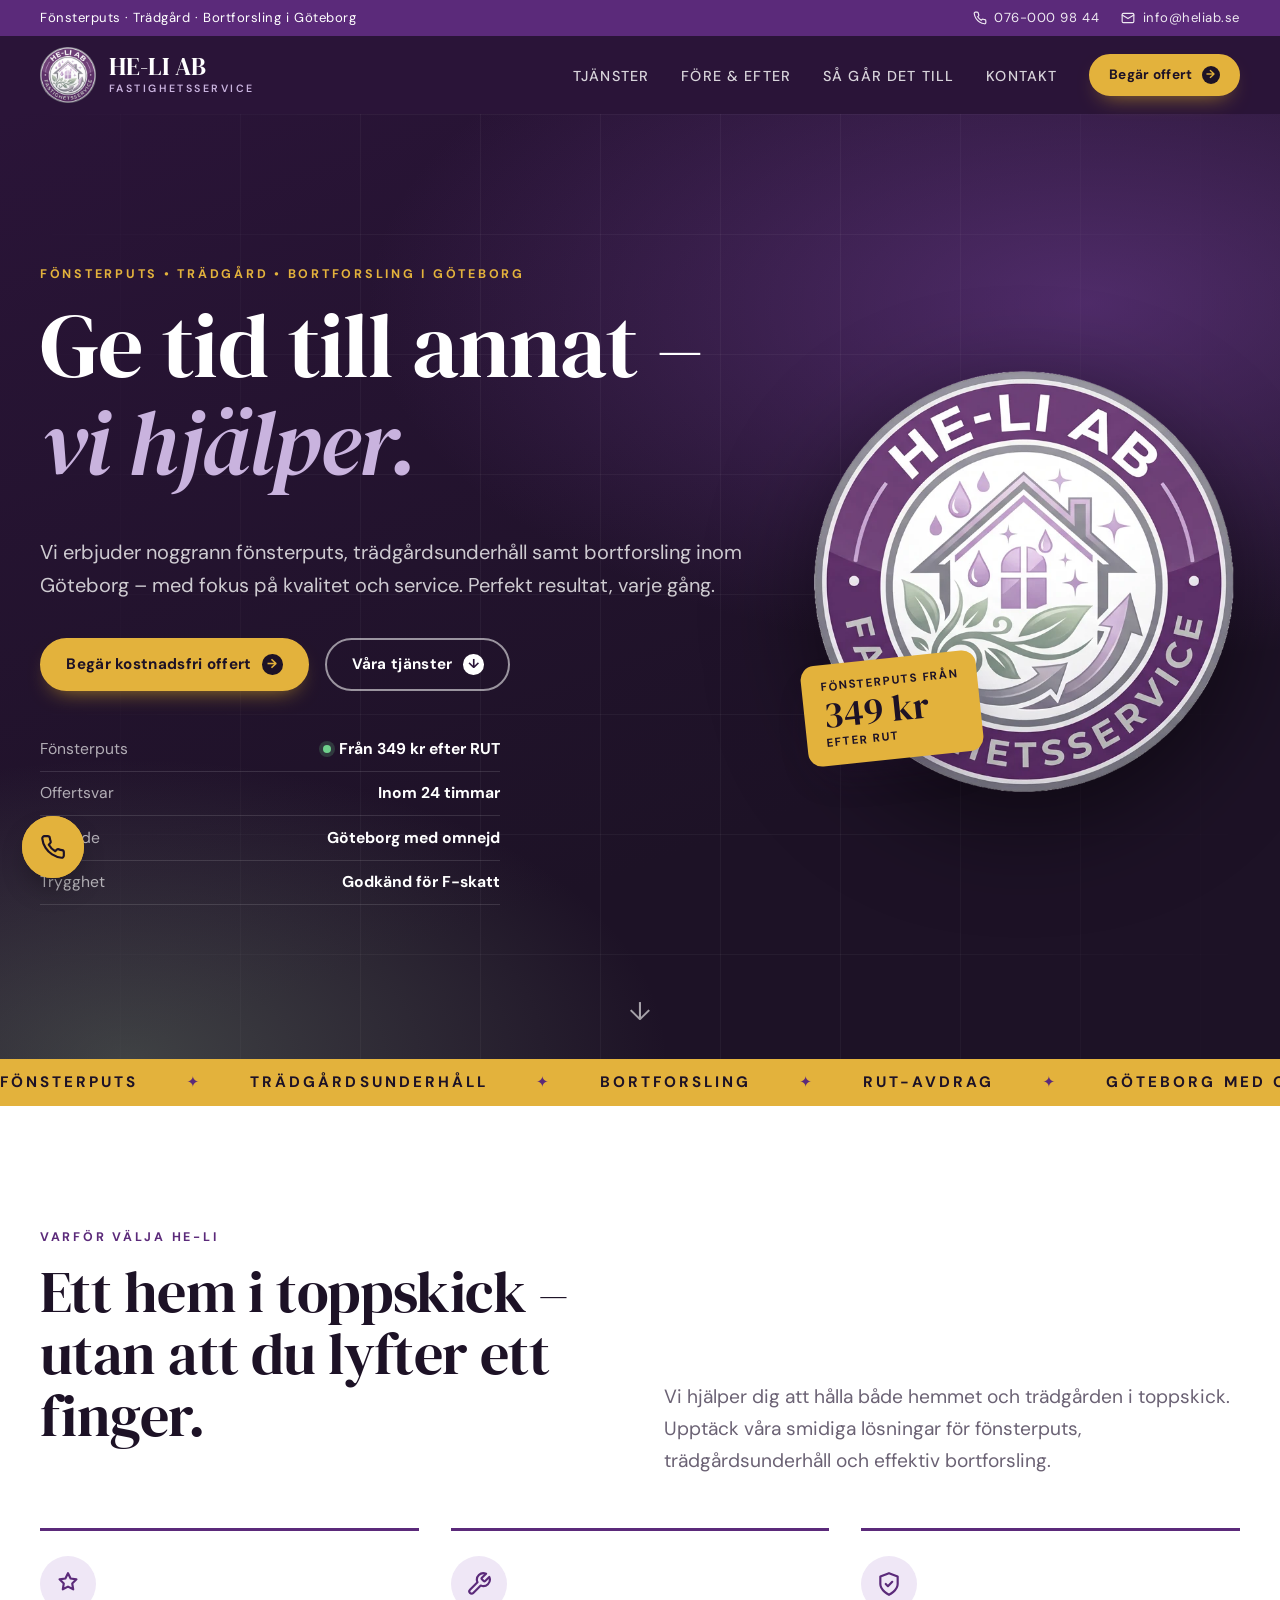
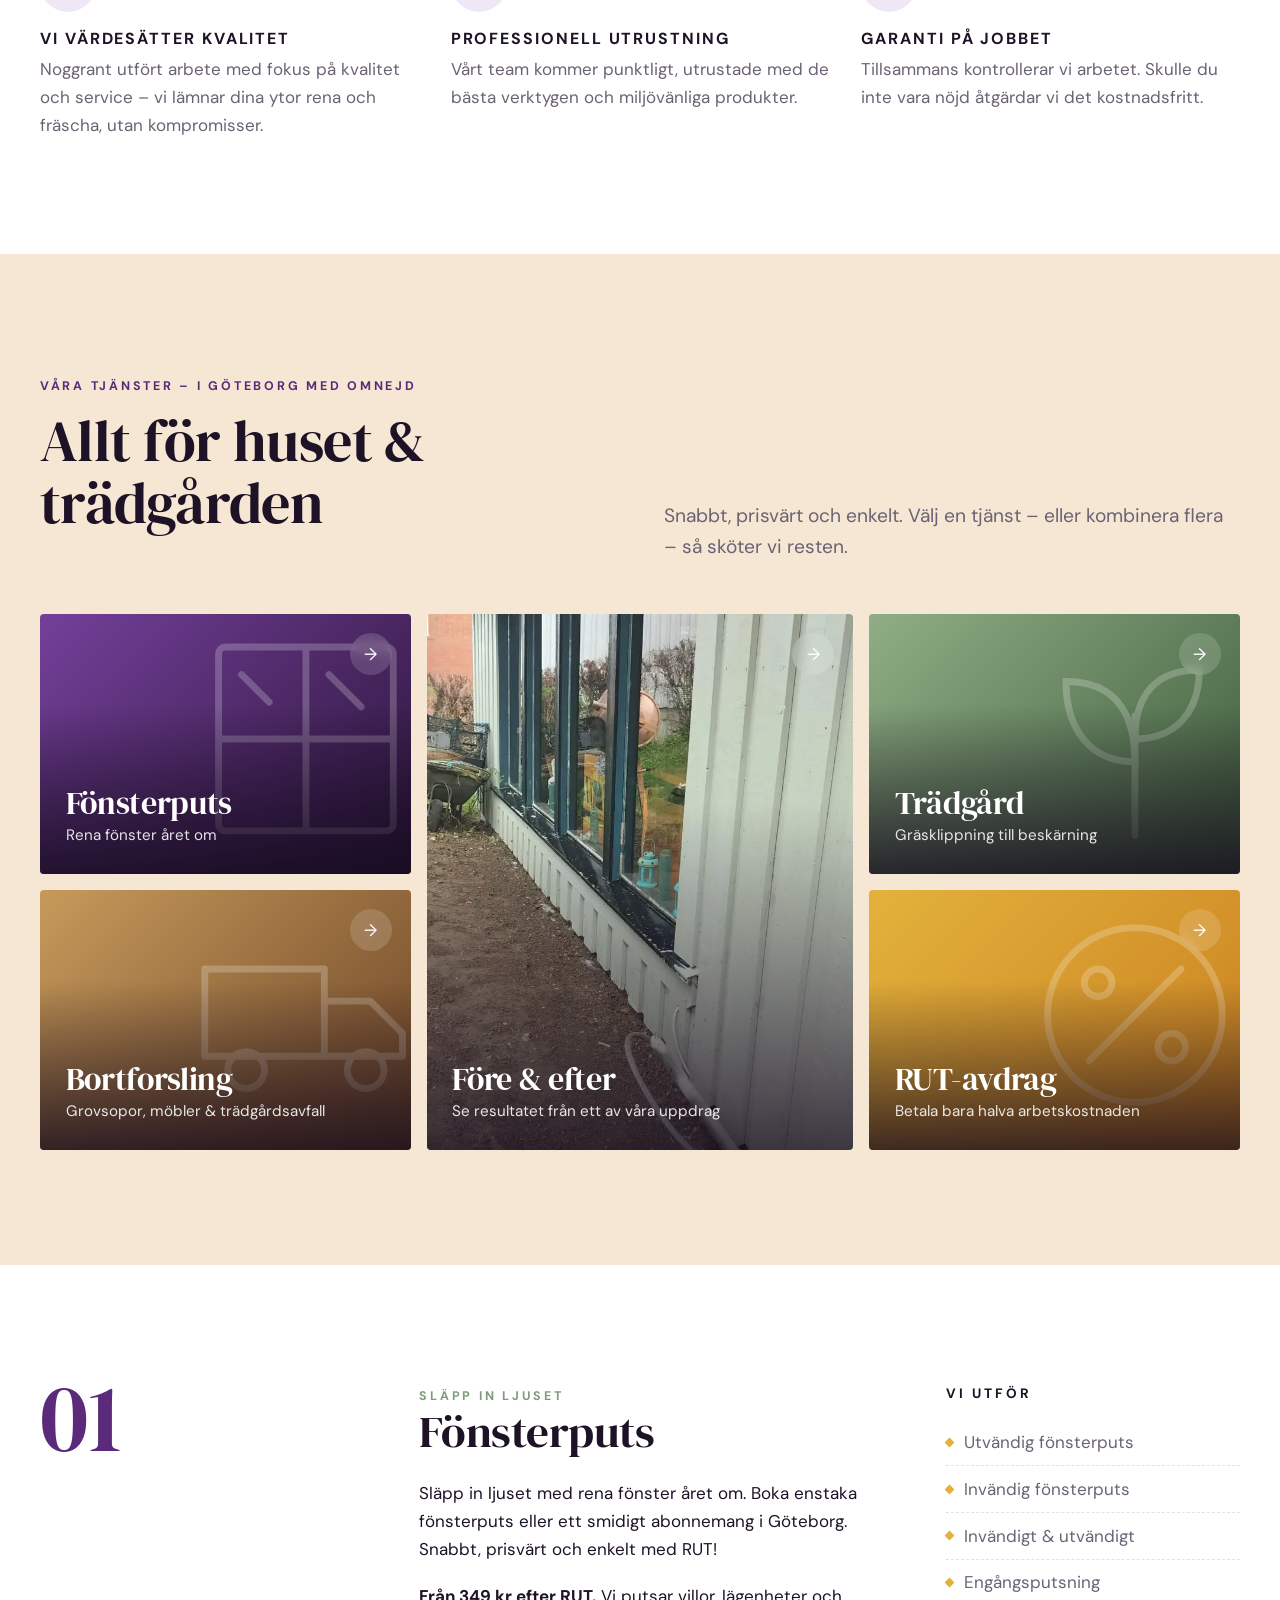
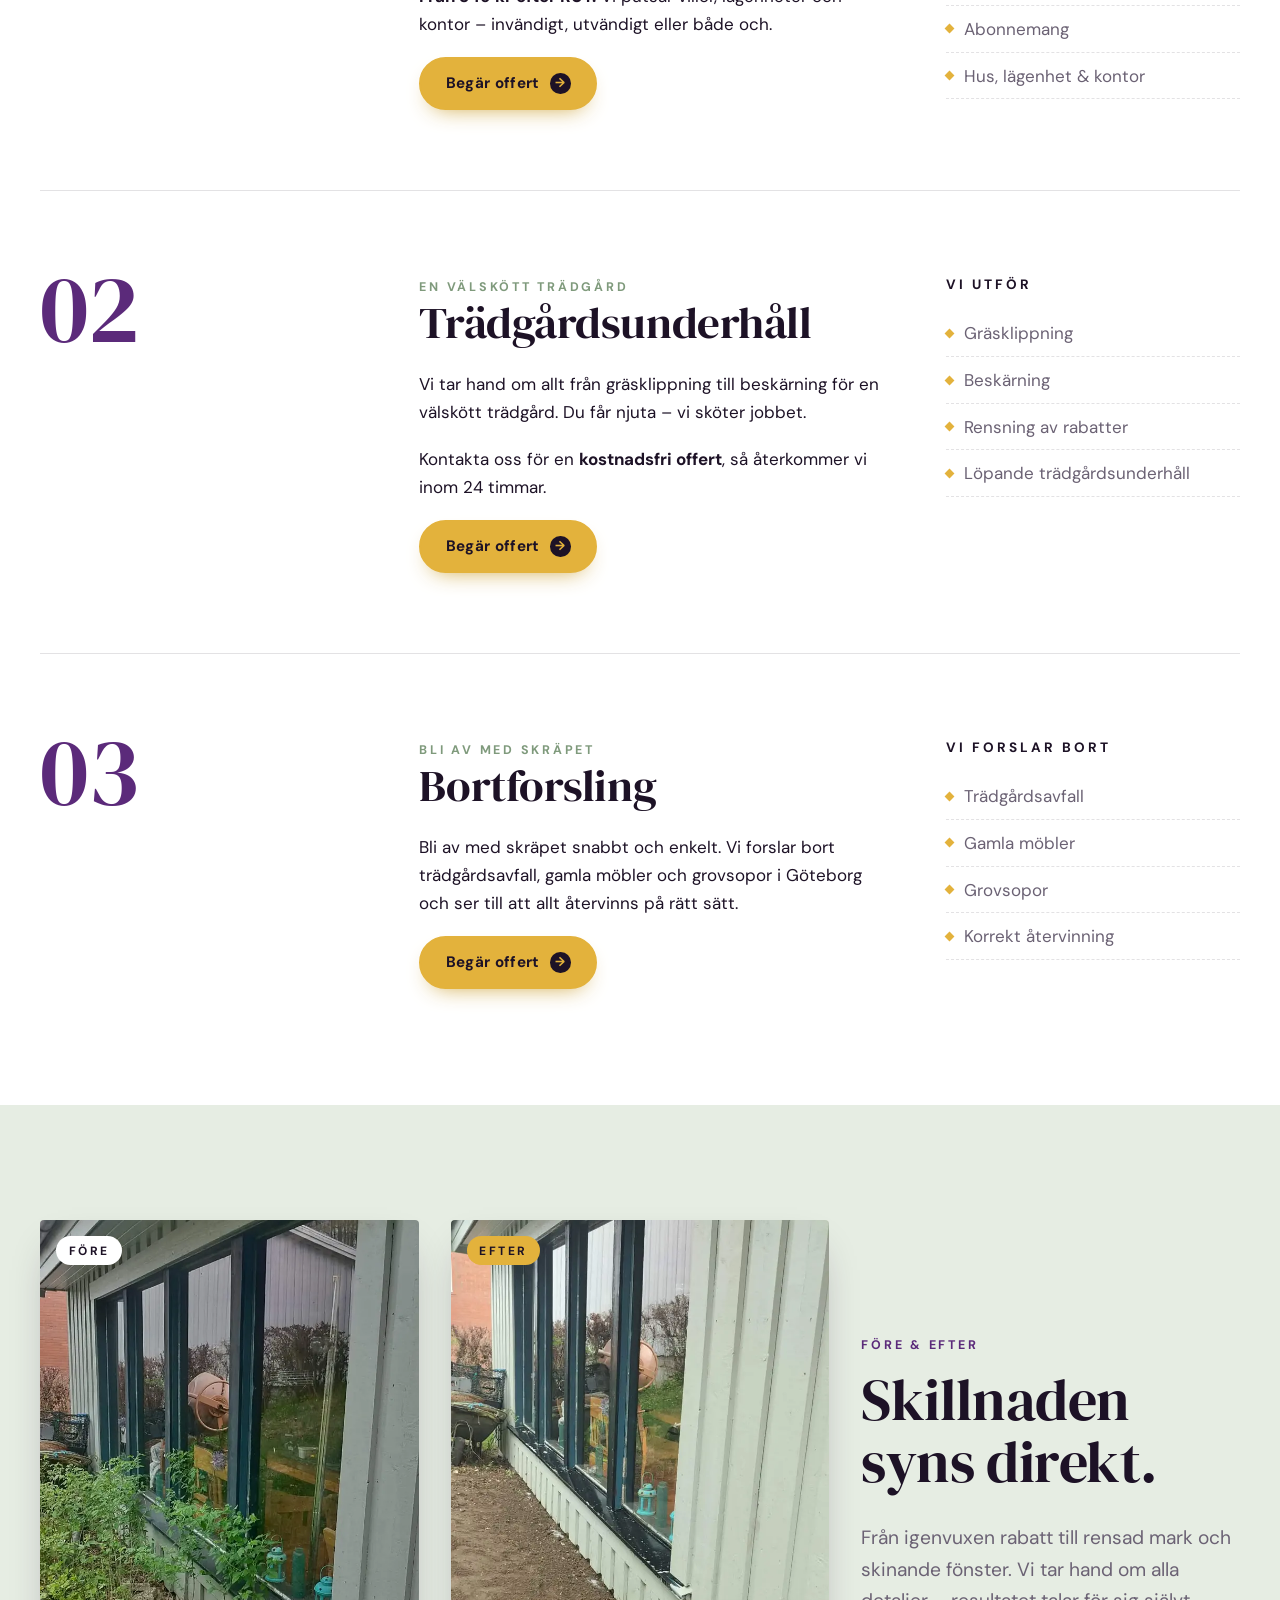
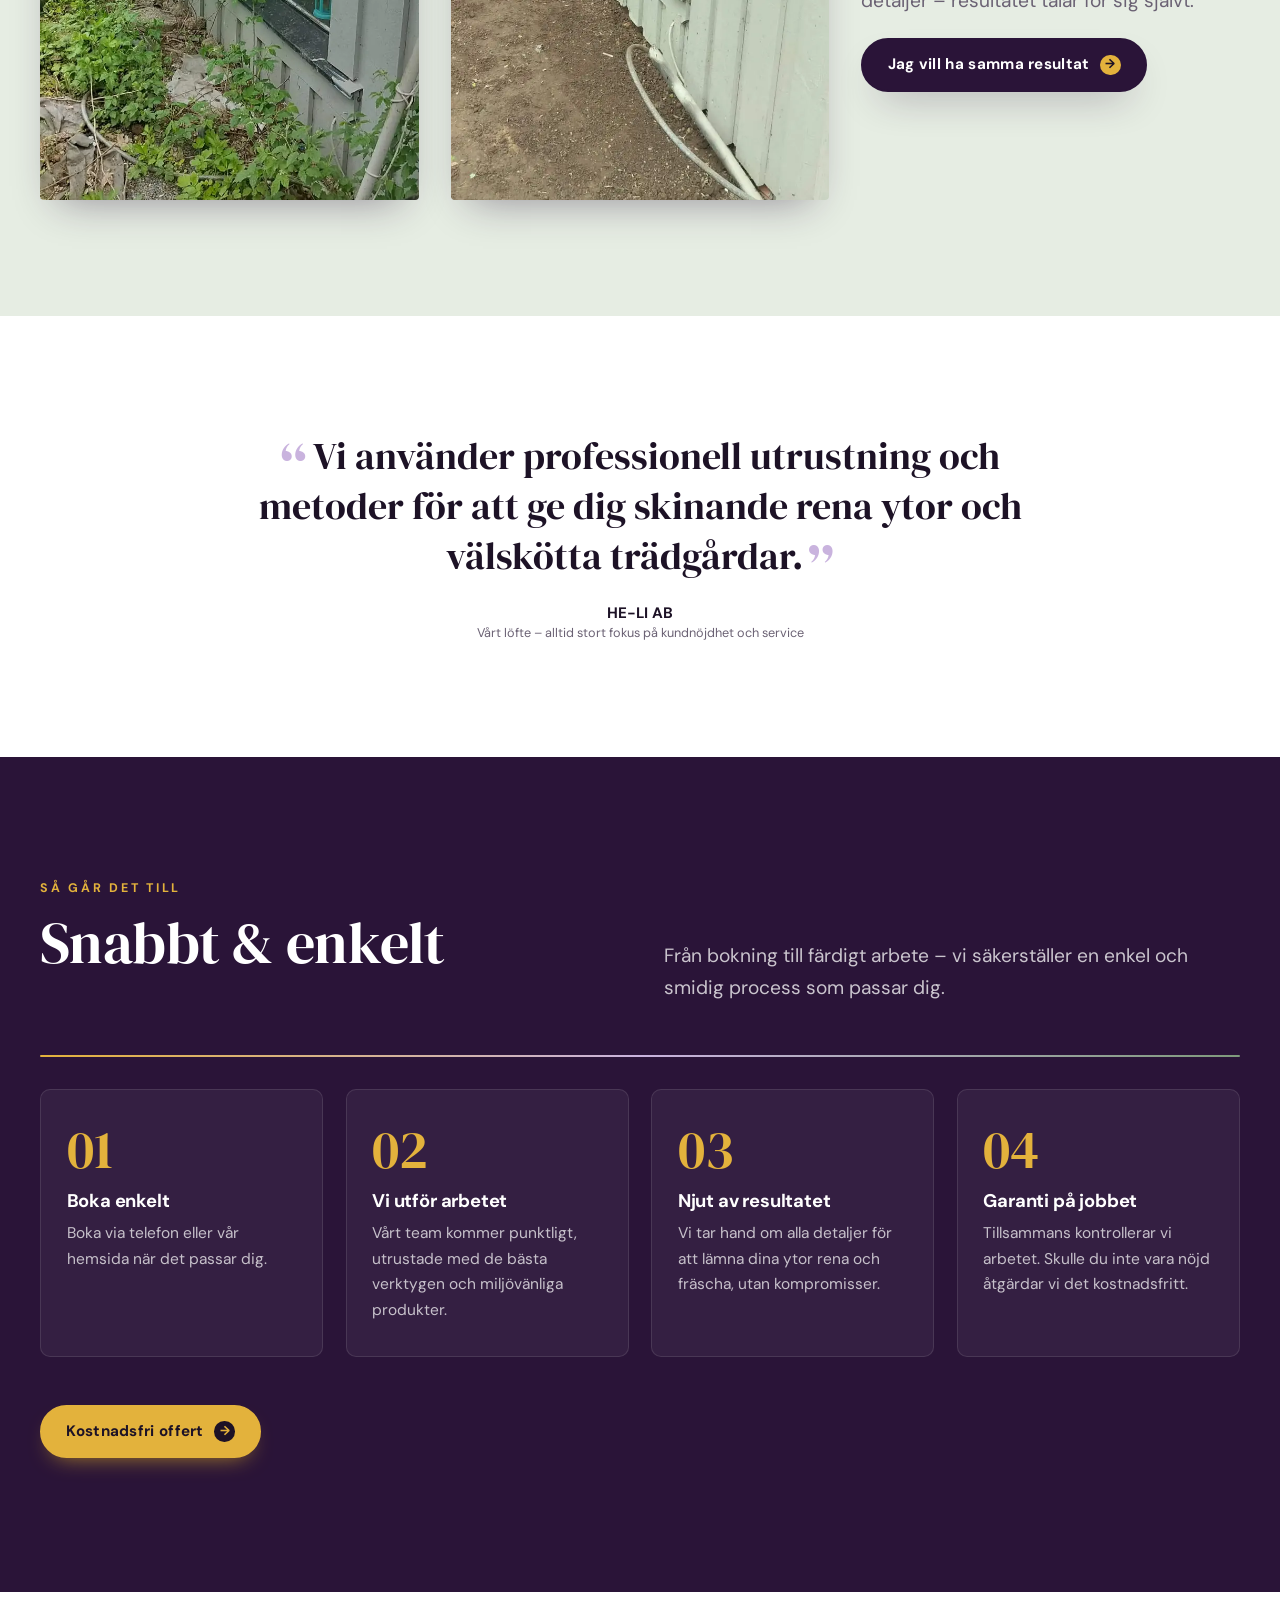
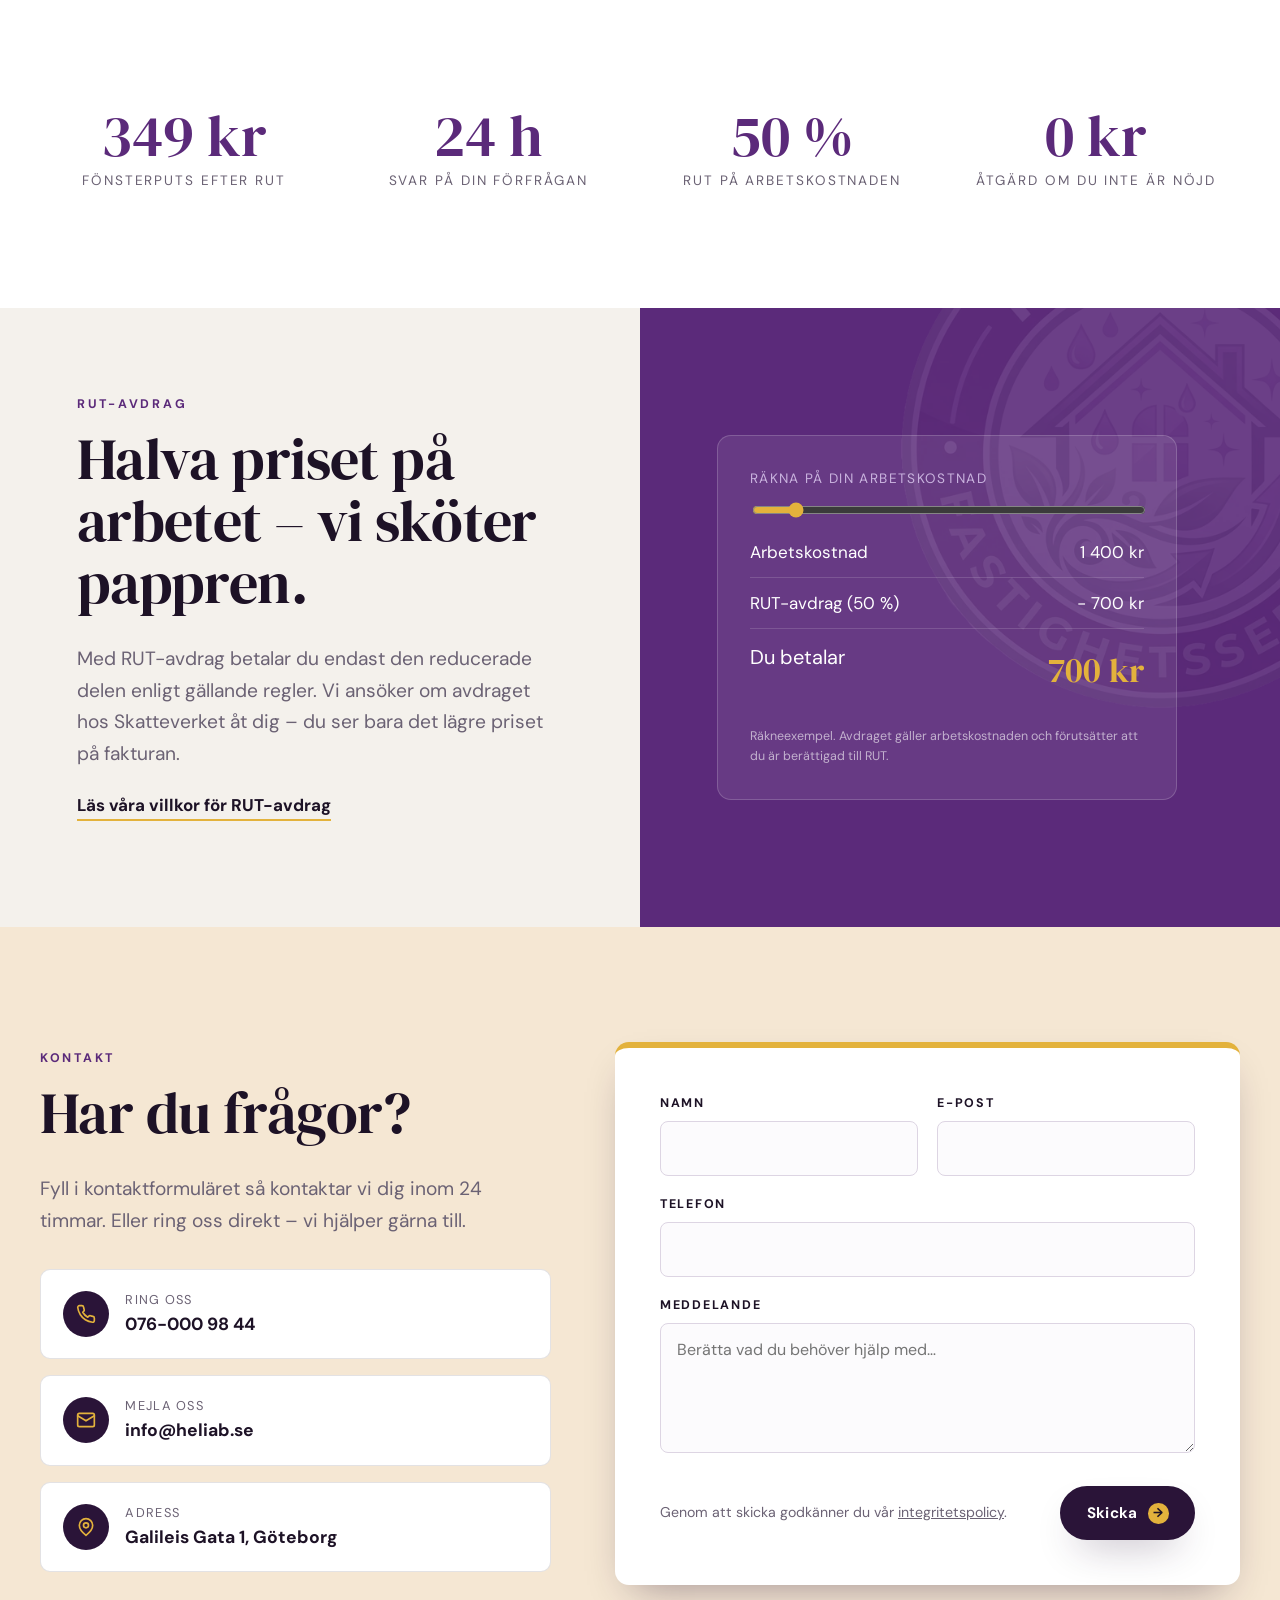
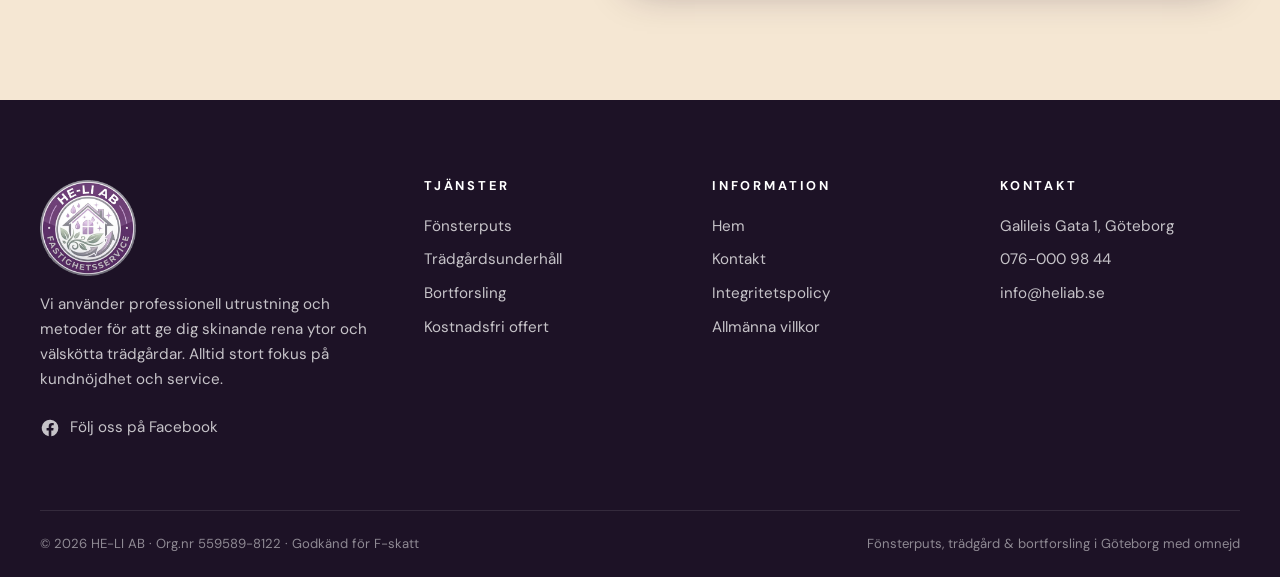
==== index.html @ 00962fb1 "Ny hemsida för HE-LI AB Startsida, offertsida, allmänna villkor och integritetspolicy med innehåll f" ====
<!doctype html>
<html lang="sv">
<head>
<meta charset="utf-8">
<meta name="viewport" content="width=device-width, initial-scale=1">
<title>HE-LI AB – Fönsterputs, trädgård & bortforsling i Göteborg</title>
<meta name="description" content="Fönsterputs från 349 kr efter RUT, trädgårdsunderhåll och bortforsling i Göteborg med omnejd. Kostnadsfri offert – svar inom 24 timmar.">
<meta name="theme-color" content="#2a1438">
<meta property="og:title" content="HE-LI AB – Fönsterputs, trädgård & bortforsling i Göteborg">
<meta property="og:description" content="Fönsterputs från 349 kr efter RUT, trädgårdsunderhåll och bortforsling i Göteborg med omnejd. Kostnadsfri offert – svar inom 24 timmar.">
<meta property="og:image" content="assets/img/logo-og.png">
<meta property="og:locale" content="sv_SE">
<link rel="icon" type="image/png" href="assets/img/favicon.png">
<link rel="preconnect" href="https://fonts.googleapis.com">
<link rel="preconnect" href="https://fonts.gstatic.com" crossorigin>
<link href="https://fonts.googleapis.com/css2?family=DM+Sans:ital,opsz,wght@0,9..40,400;0,9..40,500;0,9..40,700;1,9..40,400&family=DM+Serif+Display:ital@0;1&display=swap" rel="stylesheet">
<link rel="stylesheet" href="assets/css/style.css">
<script type="application/ld+json">
{"@context":"https://schema.org","@type":"LocalBusiness","name":"HE-LI AB","description":"Fönsterputs, trädgårdsunderhåll och bortforsling i Göteborg med omnejd.","url":"https://www.heliab.se","telephone":"+46760009844","email":"info@heliab.se","image":"assets/img/logo-og.png","address":{"@type":"PostalAddress","streetAddress":"Galileis Gata 1","addressLocality":"Göteborg","addressCountry":"SE"},"areaServed":"Göteborg","priceRange":"Fönsterputs från 349 kr efter RUT","sameAs":["https://www.facebook.com/profile.php?id=61590988676918"]}
</script>
</head>
<body>
<a class="fab" href="tel:0760009844" aria-label="Ring HE-LI AB på 076-000 98 44"><svg width="20" height="20" viewBox="0 0 24 24" fill="none" stroke="currentColor" stroke-width="2" stroke-linecap="round" stroke-linejoin="round" aria-hidden="true"><path d="M22 16.92v3a2 2 0 0 1-2.18 2 19.8 19.8 0 0 1-8.63-3.07 19.5 19.5 0 0 1-6-6A19.8 19.8 0 0 1 2.1 4.18 2 2 0 0 1 4.1 2h3a2 2 0 0 1 2 1.72c.13.96.36 1.9.7 2.81a2 2 0 0 1-.45 2.11L8.1 9.9a16 16 0 0 0 6 6l1.27-1.27a2 2 0 0 1 2.11-.45c.9.34 1.85.57 2.81.7A2 2 0 0 1 22 16.92z"/></svg><span class="tip">Ring 076-000 98 44</span></a>
<header class="site-header">
  <div class="topbar">
    <div class="wrap">
      <div class="tb-left"><span>Fönsterputs · Trädgård · Bortforsling i Göteborg</span></div>
      <div class="tb-right">
        <a href="tel:0760009844"><svg width="20" height="20" viewBox="0 0 24 24" fill="none" stroke="currentColor" stroke-width="2" stroke-linecap="round" stroke-linejoin="round" aria-hidden="true"><path d="M22 16.92v3a2 2 0 0 1-2.18 2 19.8 19.8 0 0 1-8.63-3.07 19.5 19.5 0 0 1-6-6A19.8 19.8 0 0 1 2.1 4.18 2 2 0 0 1 4.1 2h3a2 2 0 0 1 2 1.72c.13.96.36 1.9.7 2.81a2 2 0 0 1-.45 2.11L8.1 9.9a16 16 0 0 0 6 6l1.27-1.27a2 2 0 0 1 2.11-.45c.9.34 1.85.57 2.81.7A2 2 0 0 1 22 16.92z"/></svg> 076-000 98 44</a>
        <a href="mailto:info@heliab.se"><svg width="20" height="20" viewBox="0 0 24 24" fill="none" stroke="currentColor" stroke-width="2" stroke-linecap="round" stroke-linejoin="round" aria-hidden="true"><rect x="2" y="4" width="20" height="16" rx="2"/><path d="m22 7-10 6L2 7"/></svg> info@heliab.se</a>
      </div>
    </div>
  </div>
  <nav class="wrap nav" aria-label="Huvudmeny">
    <a class="brand" href="index.html">
      <img src="assets/img/logo-sm.webp" alt="HE-LI AB logotyp" width="56" height="56">
      <span class="brand-name">HE-LI AB<small>Fastighetsservice</small></span>
    </a>
    <button class="burger" aria-label="Öppna meny" aria-expanded="false" aria-controls="menu"><span></span><span></span><span></span></button>
    <ul class="menu" id="menu">
      <li><a href="index.html#tjanster">Tjänster</a></li>
      <li><a href="index.html#fore-efter">Före &amp; efter</a></li>
      <li><a href="index.html#sa-gar-det-till">Så går det till</a></li>
      <li><a href="index.html#kontakt">Kontakt</a></li>
      <li><a class="btn" href="offert.html">Begär offert <span class="arrow" aria-hidden="true">→</span></a></li>
    </ul>
  </nav>
</header>
<main>
<section class="hero" aria-labelledby="hero-title">
  <div class="wrap">
    <div>
      <span class="eyebrow light reveal">Fönsterputs • Trädgård • Bortforsling i Göteborg</span>
      <h1 id="hero-title" class="reveal d1">Ge tid till annat – <em>vi hjälper.</em></h1>
      <p class="lead reveal d2">Vi erbjuder noggrann fönsterputs, trädgårdsunderhåll samt bortforsling inom Göteborg – med fokus på kvalitet och service. Perfekt resultat, varje gång.</p>
      <div class="hero-cta reveal d2">
        <a class="btn" href="offert.html">Begär kostnadsfri offert <span class="arrow" aria-hidden="true">→</span></a>
        <a class="btn ghost" href="#tjanster">Våra tjänster <span class="arrow" aria-hidden="true">↓</span></a>
      </div>
      <ul class="status reveal d3" aria-label="Snabbfakta">
        <li><span>Fönsterputs</span><b><i class="dot"></i>Från 349 kr efter RUT</b></li>
        <li><span>Offertsvar</span><b>Inom 24 timmar</b></li>
        <li><span>Område</span><b>Göteborg med omnejd</b></li>
        <li><span>Trygghet</span><b>Godkänd för F-skatt</b></li>
      </ul>
    </div>
    <div class="hero-badge reveal d2">
      <img src="assets/img/logo.webp" alt="HE-LI AB Fastighetsservice – emblem" width="420" height="421">
      <div class="price-tag"><small>Fönsterputs från</small><strong>349 kr</strong><small>efter RUT</small></div>
    </div>
  </div>
  <a class="scroll-hint" href="#varfor" aria-label="Scrolla ner">↓</a>
</section>

<div class="ticker" aria-hidden="true"><div class="ticker-track">
  <span>Fönsterputs</span><span>Trädgårdsunderhåll</span><span>Bortforsling</span><span>RUT-avdrag</span><span>Göteborg med omnejd</span><span>Kostnadsfri offert</span><span>Garanti på jobbet</span>
</div></div>

<section id="varfor" class="band-white">
  <div class="wrap">
    <div class="section-head">
      <div class="reveal"><span class="eyebrow">Varför välja HE-LI</span><h2>Ett hem i toppskick – utan att du lyfter ett finger.</h2></div>
      <p class="lead reveal d1">Vi hjälper dig att hålla både hemmet och trädgården i toppskick. Upptäck våra smidiga lösningar för fönsterputs, trädgårdsunderhåll och effektiv bortforsling.</p>
    </div>
    <div class="values">
      <div class="value reveal">
        <div class="ico"><svg width="26" height="26" viewBox="0 0 24 24" fill="none" stroke="currentColor" stroke-width="2" stroke-linecap="round" stroke-linejoin="round" aria-hidden="true"><path d="M12 2l2.4 4.9 5.4.8-3.9 3.8.9 5.4L12 14.4 7.2 16.9l.9-5.4L4.2 7.7l5.4-.8z"/></svg></div>
        <h3>Vi värdesätter kvalitet</h3>
        <p>Noggrant utfört arbete med fokus på kvalitet och service – vi lämnar dina ytor rena och fräscha, utan kompromisser.</p>
      </div>
      <div class="value reveal d1">
        <div class="ico"><svg width="26" height="26" viewBox="0 0 24 24" fill="none" stroke="currentColor" stroke-width="2" stroke-linecap="round" stroke-linejoin="round" aria-hidden="true"><path d="M14.7 6.3a1 1 0 0 0 0 1.4l1.6 1.6a1 1 0 0 0 1.4 0l3.8-3.8a6 6 0 0 1-7.9 7.9l-6.9 6.9a2.1 2.1 0 0 1-3-3l6.9-6.9a6 6 0 0 1 7.9-7.9z"/></svg></div>
        <h3>Professionell utrustning</h3>
        <p>Vårt team kommer punktligt, utrustade med de bästa verktygen och miljövänliga produkter.</p>
      </div>
      <div class="value reveal d2">
        <div class="ico"><svg width="26" height="26" viewBox="0 0 24 24" fill="none" stroke="currentColor" stroke-width="2" stroke-linecap="round" stroke-linejoin="round" aria-hidden="true"><path d="M12 22s8-4 8-10V5l-8-3-8 3v7c0 6 8 10 8 10z"/><path d="m9 12 2 2 4-4"/></svg></div>
        <h3>Garanti på jobbet</h3>
        <p>Tillsammans kontrollerar vi arbetet. Skulle du inte vara nöjd åtgärdar vi det kostnadsfritt.</p>
      </div>
    </div>
  </div>
</section>

<section id="tjanster" class="band-sand">
  <div class="wrap">
    <div class="section-head">
      <div class="reveal"><span class="eyebrow">Våra tjänster – i Göteborg med omnejd</span><h2>Allt för huset &amp; trädgården</h2></div>
      <p class="lead reveal d1">Snabbt, prisvärt och enkelt. Välj en tjänst – eller kombinera flera – så sköter vi resten.</p>
    </div>
    <div class="tiles">
      <a class="tile reveal" href="#fonsterputs">
        <span class="bg bg-window"></span>
        <svg class="art" viewBox="0 0 100 100" fill="none" stroke="#fff" stroke-width="3" aria-hidden="true"><rect x="12" y="10" width="76" height="80" rx="3"/><path d="M50 10v80M12 50h76"/><path d="M22 22l12 12M60 22l14 14" stroke-linecap="round"/></svg>
        <span class="go" aria-hidden="true">→</span>
        <h3>Fönsterputs</h3><p>Rena fönster året om</p>
      </a>
      <a class="tile tall reveal d1" href="#fore-efter">
        <span class="bg bg-photo" style="background-image:url('assets/img/efter.webp')"></span>
        <span class="go" aria-hidden="true">→</span>
        <h3>Före &amp; efter</h3><p>Se resultatet från ett av våra uppdrag</p>
      </a>
      <a class="tile reveal d2" href="#tradgard">
        <span class="bg bg-garden"></span>
        <svg class="art" viewBox="0 0 100 100" fill="none" stroke="#fff" stroke-width="3" stroke-linecap="round" aria-hidden="true"><path d="M50 92V40"/><path d="M50 60C30 60 20 45 20 25c20 0 30 12 30 35z"/><path d="M50 50c18 0 28-12 28-30-18 0-28 10-28 30z"/></svg>
        <span class="go" aria-hidden="true">→</span>
        <h3>Trädgård</h3><p>Gräsklippning till beskärning</p>
      </a>
      <a class="tile reveal" href="#bortforsling">
        <span class="bg bg-haul"></span>
        <svg class="art" viewBox="0 0 100 100" fill="none" stroke="#fff" stroke-width="3" stroke-linejoin="round" aria-hidden="true"><path d="M6 30h52v38H6zM58 44h20l14 14v10H58z"/><circle cx="24" cy="74" r="8"/><circle cx="76" cy="74" r="8"/></svg>
        <span class="go" aria-hidden="true">→</span>
        <h3>Bortforsling</h3><p>Grovsopor, möbler &amp; trädgårdsavfall</p>
      </a>
      <a class="tile reveal d2" href="#rut">
        <span class="bg bg-rut"></span>
        <svg class="art" viewBox="0 0 100 100" fill="none" stroke="#fff" stroke-width="3" aria-hidden="true"><circle cx="50" cy="50" r="38"/><path d="M30 70 70 30" stroke-linecap="round"/><circle cx="34" cy="36" r="6"/><circle cx="66" cy="64" r="6"/></svg>
        <span class="go" aria-hidden="true">→</span>
        <h3>RUT-avdrag</h3><p>Betala bara halva arbetskostnaden</p>
      </a>
    </div>
  </div>
</section>

<section class="band-white" aria-label="Tjänster i detalj">
  <div class="wrap">
    <article class="service" id="fonsterputs">
      <div class="num reveal">01</div>
      <div class="reveal d1">
        <span class="kicker">Släpp in ljuset</span>
        <h2>Fönsterputs</h2>
        <p>Släpp in ljuset med rena fönster året om. Boka enstaka fönsterputs eller ett smidigt abonnemang i Göteborg. Snabbt, prisvärt och enkelt med RUT!</p>
        <p><strong>Från 349 kr efter RUT.</strong> Vi putsar villor, lägenheter och kontor – invändigt, utvändigt eller både och.</p>
        <a class="btn" href="offert.html">Begär offert <span class="arrow" aria-hidden="true">→</span></a>
      </div>
      <div class="we-do reveal d2">
        <h4>Vi utför</h4>
        <ul><li>Utvändig fönsterputs</li><li>Invändig fönsterputs</li><li>Invändigt &amp; utvändigt</li><li>Engångsputsning</li><li>Abonnemang</li><li>Hus, lägenhet &amp; kontor</li></ul>
      </div>
    </article>

    <article class="service" id="tradgard">
      <div class="num reveal">02</div>
      <div class="reveal d1">
        <span class="kicker">En välskött trädgård</span>
        <h2>Trädgårdsunderhåll</h2>
        <p>Vi tar hand om allt från gräsklippning till beskärning för en välskött trädgård. Du får njuta – vi sköter jobbet.</p>
        <p>Kontakta oss för en <strong>kostnadsfri offert</strong>, så återkommer vi inom 24 timmar.</p>
        <a class="btn" href="offert.html">Begär offert <span class="arrow" aria-hidden="true">→</span></a>
      </div>
      <div class="we-do reveal d2">
        <h4>Vi utför</h4>
        <ul><li>Gräsklippning</li><li>Beskärning</li><li>Rensning av rabatter</li><li>Löpande trädgårdsunderhåll</li></ul>
      </div>
    </article>

    <article class="service" id="bortforsling">
      <div class="num reveal">03</div>
      <div class="reveal d1">
        <span class="kicker">Bli av med skräpet</span>
        <h2>Bortforsling</h2>
        <p>Bli av med skräpet snabbt och enkelt. Vi forslar bort trädgårdsavfall, gamla möbler och grovsopor i Göteborg och ser till att allt återvinns på rätt sätt.</p>
        <a class="btn" href="offert.html">Begär offert <span class="arrow" aria-hidden="true">→</span></a>
      </div>
      <div class="we-do reveal d2">
        <h4>Vi forslar bort</h4>
        <ul><li>Trädgårdsavfall</li><li>Gamla möbler</li><li>Grovsopor</li><li>Korrekt återvinning</li></ul>
      </div>
    </article>
  </div>
</section>

<section id="fore-efter" class="band-sage">
  <div class="wrap ba">
    <figure class="reveal"><img src="assets/img/fore.webp" alt="Före: fönsterrabatt full av ogräs och sly framför husets fönster" width="720" height="1599" ><figcaption>Före</figcaption></figure>
    <figure class="after reveal d1"><img src="assets/img/efter.webp" alt="Efter: rensad rabatt och rena fönster längs husfasaden" width="720" height="1599" ><figcaption>Efter</figcaption></figure>
    <div class="ba-text reveal d2">
      <span class="eyebrow">Före &amp; efter</span>
      <h2>Skillnaden syns direkt.</h2>
      <p class="lead">Från igenvuxen rabatt till rensad mark och skinande fönster. Vi tar hand om alla detaljer – resultatet talar för sig självt.</p>
      <a class="btn dark" href="offert.html">Jag vill ha samma resultat <span class="arrow" aria-hidden="true">→</span></a>
    </div>
  </div>
</section>

<section class="band-white">
  <div class="wrap quote reveal">
    <blockquote>Vi använder professionell utrustning och metoder för att ge dig skinande rena ytor och välskötta trädgårdar.</blockquote>
    <cite>HE-LI AB<small>Vårt löfte – alltid stort fokus på kundnöjdhet och service</small></cite>
  </div>
</section>

<section id="sa-gar-det-till" class="band-dark">
  <div class="wrap">
    <div class="section-head">
      <div class="reveal"><span class="eyebrow light">Så går det till</span><h2>Snabbt &amp; enkelt</h2></div>
      <p class="lead reveal d1">Från bokning till färdigt arbete – vi säkerställer en enkel och smidig process som passar dig.</p>
    </div>
    <div class="steps-line reveal"></div>
    <div class="steps">
      <div class="step reveal"><span class="n">01</span><h3>Boka enkelt</h3><p>Boka via telefon eller vår hemsida när det passar dig.</p></div>
      <div class="step reveal d1"><span class="n">02</span><h3>Vi utför arbetet</h3><p>Vårt team kommer punktligt, utrustade med de bästa verktygen och miljövänliga produkter.</p></div>
      <div class="step reveal d2"><span class="n">03</span><h3>Njut av resultatet</h3><p>Vi tar hand om alla detaljer för att lämna dina ytor rena och fräscha, utan kompromisser.</p></div>
      <div class="step reveal d3"><span class="n">04</span><h3>Garanti på jobbet</h3><p>Tillsammans kontrollerar vi arbetet. Skulle du inte vara nöjd åtgärdar vi det kostnadsfritt.</p></div>
    </div>
    <p style="margin-top:3rem" class="reveal"><a class="btn" href="offert.html">Kostnadsfri offert <span class="arrow" aria-hidden="true">→</span></a></p>
  </div>
</section>

<section class="band-white" aria-label="Snabbfakta">
  <div class="wrap facts">
    <div class="fact reveal"><strong>349 kr</strong><span>Fönsterputs efter RUT</span></div>
    <div class="fact reveal d1"><strong>24 h</strong><span>Svar på din förfrågan</span></div>
    <div class="fact reveal d2"><strong>50 %</strong><span>RUT på arbetskostnaden</span></div>
    <div class="fact reveal d3"><strong>0 kr</strong><span>Åtgärd om du inte är nöjd</span></div>
  </div>
</section>

<section id="rut" class="split">
  <div class="pane-light">
    <span class="eyebrow reveal">RUT-avdrag</span>
    <h2 class="reveal d1">Halva priset på arbetet – vi sköter pappren.</h2>
    <p class="lead reveal d2">Med RUT-avdrag betalar du endast den reducerade delen enligt gällande regler. Vi ansöker om avdraget hos Skatteverket åt dig – du ser bara det lägre priset på fakturan.</p>
    <p class="reveal d2"><a class="link-underline" href="allmanna-villkor.html">Läs våra villkor för RUT-avdrag</a></p>
  </div>
  <div class="pane-art">
    <div class="rut-calc reveal">
      <label for="rut-range">Räkna på din arbetskostnad</label>
      <input id="rut-range" type="range" min="500" max="10000" step="100" value="1400">
      <div class="row"><span>Arbetskostnad</span><span id="rut-cost">1 400 kr</span></div>
      <div class="row"><span>RUT-avdrag (50 %)</span><span id="rut-off">− 700 kr</span></div>
      <div class="row total"><span>Du betalar</span><b id="rut-pay">700 kr</b></div>
      <p class="note">Räkneexempel. Avdraget gäller arbetskostnaden och förutsätter att du är berättigad till RUT.</p>
    </div>
  </div>
</section>

<section id="kontakt" class="band-sand">
  <div class="wrap contact-grid">
    <div>
      <span class="eyebrow reveal">Kontakt</span>
      <h2 class="reveal d1">Har du frågor?</h2>
      <p class="lead reveal d2">Fyll i kontaktformuläret så kontaktar vi dig inom 24 timmar. Eller ring oss direkt – vi hjälper gärna till.</p>
      <div class="contact-cards">
        <a class="ccard reveal" href="tel:0760009844"><span class="ico"><svg width="20" height="20" viewBox="0 0 24 24" fill="none" stroke="currentColor" stroke-width="2" stroke-linecap="round" stroke-linejoin="round" aria-hidden="true"><path d="M22 16.92v3a2 2 0 0 1-2.18 2 19.8 19.8 0 0 1-8.63-3.07 19.5 19.5 0 0 1-6-6A19.8 19.8 0 0 1 2.1 4.18 2 2 0 0 1 4.1 2h3a2 2 0 0 1 2 1.72c.13.96.36 1.9.7 2.81a2 2 0 0 1-.45 2.11L8.1 9.9a16 16 0 0 0 6 6l1.27-1.27a2 2 0 0 1 2.11-.45c.9.34 1.85.57 2.81.7A2 2 0 0 1 22 16.92z"/></svg></span><span><small>Ring oss</small><b>076-000 98 44</b></span></a>
        <a class="ccard reveal d1" href="mailto:info@heliab.se"><span class="ico"><svg width="20" height="20" viewBox="0 0 24 24" fill="none" stroke="currentColor" stroke-width="2" stroke-linecap="round" stroke-linejoin="round" aria-hidden="true"><rect x="2" y="4" width="20" height="16" rx="2"/><path d="m22 7-10 6L2 7"/></svg></span><span><small>Mejla oss</small><b>info@heliab.se</b></span></a>
        <div class="ccard reveal d2"><span class="ico"><svg width="20" height="20" viewBox="0 0 24 24" fill="none" stroke="currentColor" stroke-width="2" stroke-linecap="round" stroke-linejoin="round" aria-hidden="true"><path d="M20 10c0 6-8 12-8 12S4 16 4 10a8 8 0 0 1 16 0z"/><circle cx="12" cy="10" r="3"/></svg></span><span><small>Adress</small><b>Galileis Gata 1, Göteborg</b></span></div>
      </div>
    </div>
    <form class="card reveal d1" data-mailto="info@heliab.se" data-subject="Kontakt via heliab.se">
      <div class="fgrid">
        <div class="field"><label for="k-namn">Namn</label><input id="k-namn" name="Namn" autocomplete="name" required></div>
        <div class="field"><label for="k-epost">E-post</label><input id="k-epost" name="E-post" type="email" autocomplete="email" required></div>
        <div class="field full"><label for="k-tel">Telefon</label><input id="k-tel" name="Telefon" type="tel" autocomplete="tel"></div>
        <div class="field full"><label for="k-msg">Meddelande</label><textarea id="k-msg" name="Meddelande" required placeholder="Berätta vad du behöver hjälp med…"></textarea></div>
      </div>
      <div class="form-foot">
        <small>Genom att skicka godkänner du vår <a href="integritetspolicy.html">integritetspolicy</a>.</small>
        <button class="btn dark" type="submit">Skicka <span class="arrow" aria-hidden="true">→</span></button>
      </div>
      <p class="form-msg" role="status">Tack! Ditt e-postprogram öppnas med meddelandet ifyllt – tryck skicka så hör vi av oss inom 24 timmar.</p>
    </form>
  </div>
</section>
</main>
<footer class="site-footer">
  <div class="wrap footer-grid">
    <div class="footer-brand">
      <img src="assets/img/logo-sm.webp" alt="HE-LI AB" width="96" height="96" loading="lazy">
      <p>Vi använder professionell utrustning och metoder för att ge dig skinande rena ytor och välskötta trädgårdar. Alltid stort fokus på kundnöjdhet och service.</p>
      <a class="social" href="https://www.facebook.com/profile.php?id=61590988676918" target="_blank" rel="noopener"><svg viewBox="0 0 24 24" fill="currentColor" aria-hidden="true"><path d="M22 12a10 10 0 1 0-11.56 9.88v-6.99H7.9V12h2.54V9.8c0-2.5 1.49-3.89 3.78-3.89 1.09 0 2.24.2 2.24.2v2.46h-1.26c-1.24 0-1.63.77-1.63 1.56V12h2.78l-.44 2.89h-2.34v6.99A10 10 0 0 0 22 12z"/></svg> Följ oss på Facebook</a>
    </div>
    <div>
      <h4>Tjänster</h4>
      <ul>
        <li><a href="index.html#fonsterputs">Fönsterputs</a></li>
        <li><a href="index.html#tradgard">Trädgårdsunderhåll</a></li>
        <li><a href="index.html#bortforsling">Bortforsling</a></li>
        <li><a href="offert.html">Kostnadsfri offert</a></li>
      </ul>
    </div>
    <div>
      <h4>Information</h4>
      <ul>
        <li><a href="index.html">Hem</a></li>
        <li><a href="index.html#kontakt">Kontakt</a></li>
        <li><a href="integritetspolicy.html">Integritetspolicy</a></li>
        <li><a href="allmanna-villkor.html">Allmänna villkor</a></li>
      </ul>
    </div>
    <div>
      <h4>Kontakt</h4>
      <ul>
        <li>Galileis Gata 1, Göteborg</li>
        <li><a href="tel:0760009844">076-000 98 44</a></li>
        <li><a href="mailto:info@heliab.se">info@heliab.se</a></li>
      </ul>
    </div>
  </div>
  <div class="wrap legalbar">
    <span>© <span data-year>2026</span> HE-LI AB · Org.nr 559589-8122 · Godkänd för F-skatt</span>
    <span>Fönsterputs, trädgård &amp; bortforsling i Göteborg med omnejd</span>
  </div>
</footer>
<script src="assets/js/main.js" defer></script>
</body>
</html>
---- assets/css/style.css ----
/* HE-LI AB – Fastighetsservice
   Typografi & elegans från Upsala GK, struktur & handkraft från Ängö Entreprenad. */

:root {
  --ink: #1d1226;
  --aubergine: #2a1438;
  --purple: #5b2a7a;
  --purple-2: #74409a;
  --lilac: #c9b3de;
  --lilac-soft: #efe7f6;
  --sage: #7f9a7c;
  --sage-soft: #e6ede3;
  --sand: #f5e7d3;
  --cream: #faf7f2;
  --gold: #e3b23c;
  --gold-dark: #c99a26;
  --muted: #6b6274;
  --line: rgba(29, 18, 38, .12);
  --radius: 4px;
  --shadow: 0 18px 40px -18px rgba(42, 20, 56, .45);
  --serif: "DM Serif Display", Georgia, "Times New Roman", serif;
  --sans: "DM Sans", system-ui, -apple-system, "Segoe UI", Roboto, sans-serif;
  --wrap: 1200px;
}

*, *::before, *::after { box-sizing: border-box; }
html { scroll-behavior: smooth; scroll-padding-top: 90px; }
body {
  margin: 0;
  font-family: var(--sans);
  font-size: 17px;
  line-height: 1.65;
  color: var(--ink);
  background: var(--cream);
  -webkit-font-smoothing: antialiased;
}
img { max-width: 100%; display: block; }
a { color: inherit; }
h1, h2, h3 { font-family: var(--serif); font-weight: 400; line-height: 1.08; margin: 0 0 .5em; letter-spacing: -.01em; }
h1 { font-size: clamp(2.8rem, 7vw, 5.6rem); }
h2 { font-size: clamp(2.2rem, 4.6vw, 3.6rem); }
h3 { font-size: 1.7rem; }
p { margin: 0 0 1.1em; }

.wrap { width: min(var(--wrap), 100% - 40px); margin-inline: auto; }
.eyebrow {
  display: inline-block;
  font: 700 .78rem/1 var(--sans);
  letter-spacing: .22em;
  text-transform: uppercase;
  color: var(--purple);
  margin-bottom: 1.1rem;
}
.eyebrow.light { color: var(--gold); }
.lead { font-size: 1.2rem; color: var(--muted); max-width: 60ch; }

/* ---------- Knappar (Ängö: gul knapp med pil) ---------- */
.btn {
  --bg: var(--gold);
  display: inline-flex; align-items: center; gap: .7em;
  padding: .95em 1.6em;
  background: var(--bg);
  color: var(--ink);
  font: 700 .95rem/1 var(--sans);
  letter-spacing: .02em;
  text-decoration: none;
  border: 2px solid var(--bg);
  border-radius: 999px;
  box-shadow: 0 10px 22px -12px rgba(201, 154, 38, .9);
  transition: transform .2s, background .2s, box-shadow .2s;
  cursor: pointer;
}
.btn:hover { transform: translateY(-2px); background: var(--gold-dark); border-color: var(--gold-dark); }
.btn .arrow {
  display: grid; place-items: center;
  width: 1.6em; height: 1.6em; border-radius: 50%;
  background: var(--ink); color: var(--gold); font-size: .85em;
  transition: transform .2s;
}
.btn:hover .arrow { transform: translateX(3px); }
.btn.ghost { background: transparent; color: #fff; border-color: rgba(255,255,255,.55); box-shadow: none; }
.btn.ghost:hover { background: rgba(255,255,255,.1); border-color: #fff; }
.btn.ghost .arrow { background: #fff; color: var(--aubergine); }
.btn.dark { --bg: var(--aubergine); color: #fff; box-shadow: var(--shadow); }
.btn.dark:hover { background: var(--purple); border-color: var(--purple); }
.btn.dark .arrow { background: var(--gold); color: var(--ink); }

.link-underline {
  font-weight: 700; text-decoration: none;
  border-bottom: 2px solid var(--gold); padding-bottom: 3px;
}

/* ---------- Header (Ängö: solid färgad list, UGK: pill-CTA) ---------- */
.site-header {
  position: sticky; top: 0; z-index: 50;
  background: var(--aubergine);
  color: #fff;
  transition: box-shadow .3s;
}
.site-header.scrolled { box-shadow: 0 8px 30px -10px rgba(0,0,0,.5); }
.topbar {
  background: var(--purple);
  font-size: .82rem; letter-spacing: .04em;
}
.topbar .wrap { display: flex; justify-content: space-between; gap: 1rem; padding: .45rem 0; }
.topbar a { text-decoration: none; opacity: .9; }
.topbar a:hover { opacity: 1; color: var(--gold); }
.topbar .tb-left, .topbar .tb-right { display: flex; gap: 1.4rem; align-items: center; }
.nav { display: flex; align-items: center; justify-content: space-between; height: 78px; }
.brand { display: flex; align-items: center; gap: .8rem; text-decoration: none; }
.brand img { width: 56px; height: 56px; transition: transform .4s; }
.brand:hover img { transform: rotate(-8deg) scale(1.05); }
.brand-name { font-family: var(--serif); font-size: 1.55rem; line-height: 1; }
.brand-name small { display: block; font: 600 .66rem/1.4 var(--sans); letter-spacing: .24em; text-transform: uppercase; color: var(--lilac); margin-top: .2rem; }
.menu { display: flex; align-items: center; gap: 2rem; list-style: none; margin: 0; padding: 0; }
.menu a:not(.btn) {
  text-decoration: none; font-weight: 500; font-size: .9rem;
  letter-spacing: .08em; text-transform: uppercase;
  color: rgba(255,255,255,.82); position: relative; padding: .4rem 0;
}
.menu a:not(.btn)::after {
  content: ""; position: absolute; left: 0; right: 100%; bottom: 0;
  height: 2px; background: var(--gold); transition: right .25s;
}
.menu a:not(.btn):hover, .menu a.active { color: #fff; }
.menu a:not(.btn):hover::after, .menu a.active::after { right: 0; }
.menu .btn { padding: .75em 1.3em; font-size: .85rem; }
.burger { display: none; background: none; border: 0; color: #fff; width: 44px; height: 44px; cursor: pointer; }
.burger span { display: block; width: 26px; height: 2px; background: currentColor; margin: 6px auto; transition: .3s; }

/* ---------- Hero (UGK: mörk, stor serif, statuslista) ---------- */
.hero {
  position: relative; overflow: hidden;
  color: #fff;
  background:
    radial-gradient(1200px 600px at 85% 20%, rgba(116,64,154,.55), transparent 60%),
    radial-gradient(900px 500px at 10% 100%, rgba(127,154,124,.35), transparent 60%),
    linear-gradient(160deg, #2a1438 0%, #1d1226 70%);
  padding: clamp(5rem, 12vw, 9rem) 0 clamp(6rem, 12vw, 10rem);
}
.hero::before {
  /* fönsterspröjs-mönster */
  content: ""; position: absolute; inset: 0;
  background-image:
    linear-gradient(rgba(255,255,255,.045) 1px, transparent 1px),
    linear-gradient(90deg, rgba(255,255,255,.045) 1px, transparent 1px);
  background-size: 120px 120px;
  mask-image: linear-gradient(90deg, transparent, #000 30%, #000 70%, transparent);
  pointer-events: none;
}
.hero .wrap { position: relative; display: grid; grid-template-columns: 1.25fr .75fr; gap: 3rem; align-items: center; }
.hero h1 em { font-style: italic; color: var(--lilac); }
.hero .lead { color: rgba(255,255,255,.78); font-size: 1.25rem; }
.hero-cta { display: flex; flex-wrap: wrap; gap: 1rem; margin: 2.2rem 0 2.8rem; }
.status {
  list-style: none; padding: 0; margin: 0;
  display: grid; gap: .55rem; max-width: 460px;
  font-size: .98rem;
}
.status li { display: flex; justify-content: space-between; gap: 1rem; border-bottom: 1px solid rgba(255,255,255,.12); padding-bottom: .55rem; }
.status li span:first-child { color: rgba(255,255,255,.65); }
.status li b { font-weight: 700; color: #fff; display: inline-flex; align-items: center; gap: .5rem; }
.status .dot { width: 8px; height: 8px; border-radius: 50%; background: #6fd08c; box-shadow: 0 0 0 4px rgba(111,208,140,.2); animation: pulse 2s infinite; }
@keyframes pulse { 50% { box-shadow: 0 0 0 8px rgba(111,208,140,0); } }
.hero-badge { position: relative; justify-self: center; }
.hero-badge img {
  width: min(420px, 80vw);
  filter: drop-shadow(0 30px 50px rgba(0,0,0,.5));
  animation: float 7s ease-in-out infinite;
}
.hero-badge .price-tag {
  position: absolute; left: -10px; bottom: 8%;
  background: var(--gold); color: var(--ink);
  padding: 1rem 1.2rem; border-radius: 14px;
  transform: rotate(-6deg);
  box-shadow: var(--shadow);
  font-weight: 700; line-height: 1.15;
}
.price-tag small { display: block; font-size: .72rem; letter-spacing: .14em; text-transform: uppercase; }
.price-tag strong { font-family: var(--serif); font-weight: 400; font-size: 2.3rem; }
@keyframes float { 50% { transform: translateY(-14px) rotate(2deg); } }
.scroll-hint {
  position: absolute; left: 50%; bottom: 1.6rem; transform: translateX(-50%);
  color: rgba(255,255,255,.6); text-decoration: none; font-size: 1.6rem;
  animation: bob 2s infinite;
}
@keyframes bob { 50% { transform: translate(-50%, 8px); } }

/* ---------- Ticker ---------- */
.ticker { background: var(--gold); color: var(--ink); overflow: hidden; white-space: nowrap; }
.ticker-track { display: inline-flex; gap: 3rem; padding: 1rem 0; animation: marquee 32s linear infinite; }
.ticker span { font: 700 .95rem/1 var(--sans); letter-spacing: .2em; text-transform: uppercase; }
.ticker span::after { content: "✦"; margin-left: 3rem; color: var(--purple); }
@keyframes marquee { to { transform: translateX(-50%); } }

/* ---------- Sektioner ---------- */
section { padding: clamp(4.5rem, 9vw, 7.5rem) 0; }
.band-sand { background: var(--sand); }
.band-white { background: #fff; }
.band-sage { background: var(--sage-soft); }
.band-dark { background: var(--aubergine); color: #fff; }
.band-dark .lead { color: rgba(255,255,255,.75); }
.section-head { display: grid; grid-template-columns: 1fr 1fr; gap: 3rem; align-items: end; margin-bottom: 3.2rem; }
.section-head p { margin: 0; }

/* ---------- Varför-kort (Ängö: tre värden) ---------- */
.values { display: grid; grid-template-columns: repeat(3, 1fr); gap: 2rem; }
.value { border-top: 3px solid var(--purple); padding-top: 1.6rem; }
.value .ico {
  width: 56px; height: 56px; border-radius: 50%;
  display: grid; place-items: center; margin-bottom: 1.1rem;
  background: var(--lilac-soft); color: var(--purple);
}
.value h3 { font-family: var(--sans); font-weight: 700; font-size: 1rem; letter-spacing: .12em; text-transform: uppercase; }
.value p { color: var(--muted); margin: 0; }

/* ---------- Tjänsterutor (UGK: bildrutor med serif-overlay) ---------- */
.tiles { display: grid; grid-template-columns: 1fr 1.15fr 1fr; grid-template-rows: 260px 260px; gap: 1rem; }
.tile {
  position: relative; overflow: hidden; border-radius: var(--radius);
  color: #fff; text-decoration: none;
  display: flex; flex-direction: column; justify-content: flex-end;
  padding: 1.6rem; isolation: isolate;
}
.tile.tall { grid-row: span 2; }
.tile .bg { position: absolute; inset: 0; z-index: -2; transition: transform .7s cubic-bezier(.2,.7,.2,1); }
.tile::after { content: ""; position: absolute; inset: 0; z-index: -1; background: linear-gradient(180deg, transparent 35%, rgba(20,10,28,.78)); }
.tile:hover .bg { transform: scale(1.06); }
.tile h3 { font-size: 2rem; margin: 0 0 .2rem; }
.tile p { margin: 0; font-size: .95rem; opacity: .88; }
.tile .go {
  position: absolute; top: 1.2rem; right: 1.2rem;
  width: 42px; height: 42px; border-radius: 50%;
  display: grid; place-items: center;
  background: rgba(255,255,255,.15); backdrop-filter: blur(6px);
  transition: background .25s, transform .25s;
}
.tile:hover .go { background: var(--gold); color: var(--ink); transform: rotate(-45deg); }
.bg-window { background: linear-gradient(135deg, #74409a, #2a1438); }
.bg-garden { background: linear-gradient(135deg, #8fae85, #3d5a3a); }
.bg-haul { background: linear-gradient(135deg, #c79a5b, #6b4426); }
.bg-photo { background-size: cover; background-position: center; }
.bg-rut { background: linear-gradient(135deg, #e3b23c, #c97f1f); }
.bg-guar { background: linear-gradient(135deg, #3d2850, #1d1226); }
.tile svg.art { position: absolute; right: -10px; top: 10px; width: 62%; opacity: .22; z-index: -1; }

/* ---------- Tjänstedetaljer (Ängö: text + "VI UTFÖR"-lista) ---------- */
.service { display: grid; grid-template-columns: 1.1fr 1.6fr 1fr; gap: 3.5rem; align-items: start; }
.service + .service { margin-top: 5rem; padding-top: 5rem; border-top: 1px solid var(--line); }
.service .num { font-family: var(--serif); font-size: 6rem; line-height: .8; color: var(--purple); opacity: .2; }
.service h2 { font-size: clamp(2rem, 3.6vw, 2.8rem); text-transform: none; }
.service .kicker { font: 700 .78rem/1 var(--sans); letter-spacing: .22em; text-transform: uppercase; color: var(--sage); }
.we-do h4 { font: 700 .85rem/1 var(--sans); letter-spacing: .22em; text-transform: uppercase; margin: .4rem 0 1.2rem; }
.we-do ul { list-style: none; margin: 0; padding: 0; }
.we-do li { padding: .55rem 0; border-bottom: 1px dashed var(--line); display: flex; gap: .7rem; align-items: center; color: var(--muted); }
.we-do li::before { content: ""; width: 7px; height: 7px; background: var(--gold); transform: rotate(45deg); flex: none; }

/* ---------- Före / efter ---------- */
.ba { display: grid; grid-template-columns: 1fr 1fr 1fr; gap: 2rem; align-items: center; }
.ba figure { margin: 0; position: relative; border-radius: var(--radius); overflow: hidden; box-shadow: var(--shadow); aspect-ratio: 3 / 4.6; }
.ba figure img { width: 100%; height: 100%; object-fit: cover; transition: transform .8s; }
.ba figure:hover img { transform: scale(1.04); }
.ba figcaption {
  position: absolute; top: 1rem; left: 1rem;
  background: #fff; color: var(--ink);
  font: 700 .75rem/1 var(--sans); letter-spacing: .2em; text-transform: uppercase;
  padding: .55rem .8rem; border-radius: 999px;
}
.ba figure.after figcaption { background: var(--gold); }
.ba-text .stars { color: var(--gold); letter-spacing: .25em; font-size: 1.2rem; margin-bottom: 1rem; }

/* ---------- Citat (UGK) ---------- */
.quote { text-align: center; max-width: 820px; margin-inline: auto; position: relative; }
.quote .stars { color: var(--ink); letter-spacing: .3em; font-size: 1.3rem; margin-bottom: 1.4rem; }
.quote blockquote { margin: 0; font-family: var(--serif); font-size: clamp(1.6rem, 3.2vw, 2.4rem); line-height: 1.3; }
.quote blockquote::before, .quote blockquote::after { font-size: 4rem; color: var(--lilac); line-height: 0; vertical-align: -.35em; }
.quote blockquote::before { content: "“"; margin-right: .1em; }
.quote blockquote::after { content: "”"; margin-left: .05em; }
.quote cite { display: block; margin-top: 1.4rem; font: 700 .95rem/1.4 var(--sans); font-style: normal; }
.quote cite small { display: block; font-weight: 400; color: var(--muted); }

/* ---------- Process ---------- */
.steps { display: grid; grid-template-columns: repeat(4, 1fr); gap: 1.4rem; counter-reset: s; }
.step {
  background: rgba(255,255,255,.05);
  border: 1px solid rgba(255,255,255,.1);
  border-radius: 10px; padding: 2rem 1.6rem;
  position: relative; transition: transform .3s, background .3s;
}
.step:hover { transform: translateY(-6px); background: rgba(255,255,255,.09); }
.step .n { font-family: var(--serif); font-size: 3.4rem; line-height: 1; color: var(--gold); display: block; margin-bottom: 1rem; }
.step h3 { font-family: var(--sans); font-size: 1.15rem; font-weight: 700; }
.step p { color: rgba(255,255,255,.72); margin: 0; font-size: .97rem; }
.steps-line { height: 2px; background: linear-gradient(90deg, var(--gold), var(--lilac), var(--sage)); margin: 0 0 2rem; border-radius: 2px; }

/* ---------- Siffror ---------- */
.facts { display: grid; grid-template-columns: repeat(4, 1fr); gap: 1rem; text-align: center; }
.fact strong { display: block; font-family: var(--serif); font-weight: 400; font-size: clamp(2.4rem, 5vw, 3.6rem); color: var(--purple); line-height: 1; }
.fact span { font-size: .85rem; letter-spacing: .14em; text-transform: uppercase; color: var(--muted); }

/* ---------- Split (UGK: Nybörjarkurser) ---------- */
.split { display: grid; grid-template-columns: 1fr 1fr; min-height: 560px; padding: 0; }
.split > div { padding: clamp(3rem, 7vw, 6rem) clamp(1.5rem, 6vw, 5rem); }
.split .pane-light { background: #f4f1ec; display: flex; flex-direction: column; justify-content: center; }
.split .pane-art {
  background: var(--purple);
  position: relative; overflow: hidden; color: #fff;
  display: flex; flex-direction: column; justify-content: center;
}
.split .pane-art::before {
  content: ""; position: absolute; width: 520px; height: 520px; right: -140px; top: -120px;
  background: url("../img/logo.webp") center/contain no-repeat; opacity: .1;
}
.rut-calc { position: relative; background: rgba(255,255,255,.08); border: 1px solid rgba(255,255,255,.18); border-radius: 14px; padding: 2rem; max-width: 460px; }
.rut-calc label { display: block; font-size: .85rem; letter-spacing: .1em; text-transform: uppercase; color: var(--lilac); margin-bottom: .5rem; }
.rut-calc input[type=range] { width: 100%; accent-color: var(--gold); }
.rut-calc .row { display: flex; justify-content: space-between; padding: .7rem 0; border-bottom: 1px solid rgba(255,255,255,.14); }
.rut-calc .row.total { border: 0; font-size: 1.25rem; }
.rut-calc .row.total b { font-family: var(--serif); font-weight: 400; font-size: 2.2rem; color: var(--gold); }
.rut-calc .note { font-size: .78rem; color: rgba(255,255,255,.6); margin: 1rem 0 0; }

/* ---------- Kontakt / formulär ---------- */
.contact-grid { display: grid; grid-template-columns: .9fr 1.1fr; gap: 4rem; align-items: start; }
.contact-cards { display: grid; gap: 1rem; margin-top: 2rem; }
.ccard {
  display: flex; gap: 1rem; align-items: center;
  padding: 1.2rem 1.4rem; background: #fff; border-radius: 10px;
  text-decoration: none; border: 1px solid var(--line);
  transition: border-color .2s, transform .2s;
}
.ccard:hover { border-color: var(--purple); transform: translateX(4px); }
.ccard .ico { width: 46px; height: 46px; border-radius: 50%; display: grid; place-items: center; background: var(--aubergine); color: var(--gold); flex: none; }
.ccard small { display: block; color: var(--muted); font-size: .8rem; letter-spacing: .1em; text-transform: uppercase; }
.ccard b { font-size: 1.1rem; }

form.card {
  background: #fff; border-radius: 14px; padding: clamp(1.6rem, 4vw, 2.8rem);
  box-shadow: var(--shadow); border-top: 6px solid var(--gold);
}
.fgrid { display: grid; grid-template-columns: 1fr 1fr; gap: 1.1rem 1.2rem; }
.fgrid .full { grid-column: 1 / -1; }
.field label, .field legend { display: block; font-size: .78rem; font-weight: 700; letter-spacing: .14em; text-transform: uppercase; margin-bottom: .45rem; padding: 0; }
.field input, .field textarea, .field select {
  width: 100%; font: inherit; font-size: 1rem;
  padding: .85rem 1rem; border: 1.5px solid #ddd5e3; border-radius: 8px; background: #fcfbfd;
  transition: border-color .2s, box-shadow .2s;
}
.field input:focus, .field textarea:focus, .field select:focus { outline: none; border-color: var(--purple); box-shadow: 0 0 0 4px rgba(91,42,122,.12); }
.field textarea { min-height: 130px; resize: vertical; }
fieldset.field { border: 0; margin: 0; padding: 0; }
.chips { display: flex; flex-wrap: wrap; gap: .5rem; }
.chips label { position: relative; margin: 0; font-size: .92rem; font-weight: 500; letter-spacing: 0; text-transform: none; cursor: pointer; }
.chips input { position: absolute; inset: 0; width: 100%; height: 100%; margin: 0; opacity: 0; pointer-events: none; }
.chips span { display: inline-block; padding: .6rem 1rem; border: 1.5px solid #ddd5e3; border-radius: 999px; transition: .2s; }
.chips input:checked + span { background: var(--aubergine); border-color: var(--aubergine); color: #fff; }
.chips input:focus-visible + span { box-shadow: 0 0 0 4px rgba(91,42,122,.2); }
.form-foot { display: flex; flex-wrap: wrap; justify-content: space-between; align-items: center; gap: 1rem; margin-top: 1.6rem; }
.form-foot small { color: var(--muted); max-width: 36ch; }
.form-msg { display: none; margin-top: 1rem; padding: 1rem 1.2rem; border-radius: 8px; background: var(--sage-soft); color: #2e4a2c; font-weight: 500; }
.form-msg.show { display: block; }

/* ---------- Offert-sidans hero ---------- */
.page-hero { background: var(--aubergine); color: #fff; padding: 5rem 0 9rem; position: relative; overflow: hidden; }
.page-hero::after { content: ""; position: absolute; right: -80px; top: -60px; width: 420px; height: 420px; background: url("../img/logo.webp") center/contain no-repeat; opacity: .08; }
.page-hero .lead { color: rgba(255,255,255,.75); }
.pull-up { margin-top: -6rem; position: relative; z-index: 2; padding-top: 0; }
.offer-grid { display: grid; grid-template-columns: 1.5fr .8fr; gap: 2.5rem; align-items: start; }
.aside-card { background: var(--sand); border-radius: 14px; padding: 2rem; position: sticky; top: 110px; }
.aside-card .big { font-family: var(--serif); font-size: 3.2rem; line-height: 1; color: var(--purple); }
.aside-card ul { list-style: none; padding: 0; margin: 1.4rem 0 0; }
.aside-card li { padding: .6rem 0; border-top: 1px solid rgba(0,0,0,.08); display: flex; gap: .6rem; }
.aside-card li::before { content: "✓"; color: var(--sage); font-weight: 700; }

/* ---------- Juridiska sidor ---------- */
.legal { max-width: 780px; }
.legal h2 { font-size: 1.6rem; margin-top: 2.4rem; }
.legal ul { padding-left: 1.2rem; }
.legal li { margin-bottom: .35rem; }
.legal .meta { margin-top: 3rem; padding-top: 1.4rem; border-top: 1px solid var(--line); color: var(--muted); }

/* ---------- Footer ---------- */
.site-footer { background: var(--ink); color: rgba(255,255,255,.75); padding: 5rem 0 0; font-size: .95rem; }
.footer-grid { display: grid; grid-template-columns: 1.4fr 1fr 1fr 1fr; gap: 3rem; }
.site-footer h4 { color: #fff; font: 700 .8rem/1 var(--sans); letter-spacing: .22em; text-transform: uppercase; margin: 0 0 1.3rem; }
.site-footer ul { list-style: none; margin: 0; padding: 0; display: grid; gap: .55rem; }
.site-footer a { text-decoration: none; }
.site-footer a:hover { color: var(--gold); }
.footer-brand img { width: 96px; margin-bottom: 1rem; }
.footer-brand p { max-width: 34ch; }
.social { display: inline-flex; gap: .6rem; align-items: center; margin-top: .4rem; }
.social svg { width: 20px; height: 20px; }
.legalbar { margin-top: 4rem; border-top: 1px solid rgba(255,255,255,.1); padding: 1.4rem 0; font-size: .82rem; display: flex; flex-wrap: wrap; justify-content: space-between; gap: 1rem; color: rgba(255,255,255,.5); }

/* ---------- Flytande ringknapp (Ängö) ---------- */
.fab {
  position: fixed; left: 22px; bottom: 22px; z-index: 60;
  width: 62px; height: 62px; border-radius: 50%;
  background: var(--gold); color: var(--ink);
  display: grid; place-items: center;
  box-shadow: 0 14px 30px -10px rgba(0,0,0,.45);
  text-decoration: none;
  transition: transform .2s;
}
.fab::before { content: ""; position: absolute; inset: 0; border-radius: 50%; border: 2px solid var(--gold); animation: ring 2.2s infinite; }
.fab:hover { transform: scale(1.08); }
@keyframes ring { to { transform: scale(1.6); opacity: 0; } }
.fab .tip {
  position: absolute; left: 76px; white-space: nowrap;
  background: var(--ink); color: #fff; font-size: .85rem; font-weight: 500;
  padding: .5rem .8rem; border-radius: 6px; opacity: 0; transform: translateX(-6px); transition: .2s; pointer-events: none;
}
.fab:hover .tip { opacity: 1; transform: none; }

/* ---------- Reveal ---------- */
.reveal { opacity: 0; transform: translateY(28px); transition: opacity .8s ease, transform .8s cubic-bezier(.2,.7,.2,1); }
.reveal.in { opacity: 1; transform: none; }
.reveal.d1 { transition-delay: .1s; } .reveal.d2 { transition-delay: .2s; } .reveal.d3 { transition-delay: .3s; }
@media (prefers-reduced-motion: reduce) {
  *, *::before, *::after { animation: none !important; transition: none !important; }
  .reveal { opacity: 1; transform: none; }
}

/* ---------- Responsivt ---------- */
@media (max-width: 1020px) {
  .hero .wrap { grid-template-columns: 1fr; }
  .hero-badge { order: -1; }
  .hero-badge img { width: 240px; }
  .hero-badge .price-tag { left: auto; right: -40px; bottom: 0; }
  .service { grid-template-columns: 1fr 1fr; }
  .service .num { grid-column: 1 / -1; font-size: 4rem; }
  .steps { grid-template-columns: 1fr 1fr; }
  .footer-grid { grid-template-columns: 1fr 1fr; }
  .contact-grid, .offer-grid { grid-template-columns: 1fr; }
  .aside-card { position: static; }
}
@media (max-width: 860px) {
  .topbar .tb-left { display: none; }
  .topbar .wrap { justify-content: center; }
  .burger { display: block; }
  .menu {
    position: absolute; top: 100%; left: 0; right: 0;
    flex-direction: column; align-items: stretch; gap: 0;
    background: var(--aubergine); padding: 1rem 20px 2rem;
    transform: translateY(-120%); transition: transform .35s; z-index: -1;
    box-shadow: 0 30px 40px -20px rgba(0,0,0,.6);
  }
  .menu.open { transform: none; }
  .menu li { border-bottom: 1px solid rgba(255,255,255,.08); }
  .menu a:not(.btn) { display: block; padding: 1rem 0; }
  .menu li:last-child { border: 0; padding-top: 1.2rem; }
  .burger.open span:nth-child(1) { transform: translateY(8px) rotate(45deg); }
  .burger.open span:nth-child(2) { opacity: 0; }
  .burger.open span:nth-child(3) { transform: translateY(-8px) rotate(-45deg); }
  .section-head, .values, .split, .ba { grid-template-columns: 1fr; }
  .tiles { grid-template-columns: 1fr 1fr; grid-template-rows: auto; grid-auto-rows: 220px; }
  .tile.tall { grid-row: span 1; grid-column: 1 / -1; }
  .facts { grid-template-columns: 1fr 1fr; gap: 2rem 1rem; }
  .ba figure { aspect-ratio: 4 / 5; }
}
@media (max-width: 560px) {
  body { font-size: 16px; }
  .wrap { width: calc(100% - 32px); }
  .service { grid-template-columns: 1fr; gap: 1.6rem; }
  .steps, .tiles, .fgrid, .footer-grid { grid-template-columns: 1fr; }
  .tile.tall { grid-column: auto; }
  .brand-name small { display: none; }
  .hero-badge .price-tag { right: -10px; }
  .fab { left: auto; right: 18px; bottom: 18px; }
  .fab .tip { display: none; }
}

.topbar a { display: inline-flex; align-items: center; gap: .45rem; }
.topbar svg { width: 14px; height: 14px; }
.fab svg { width: 26px; height: 26px; }
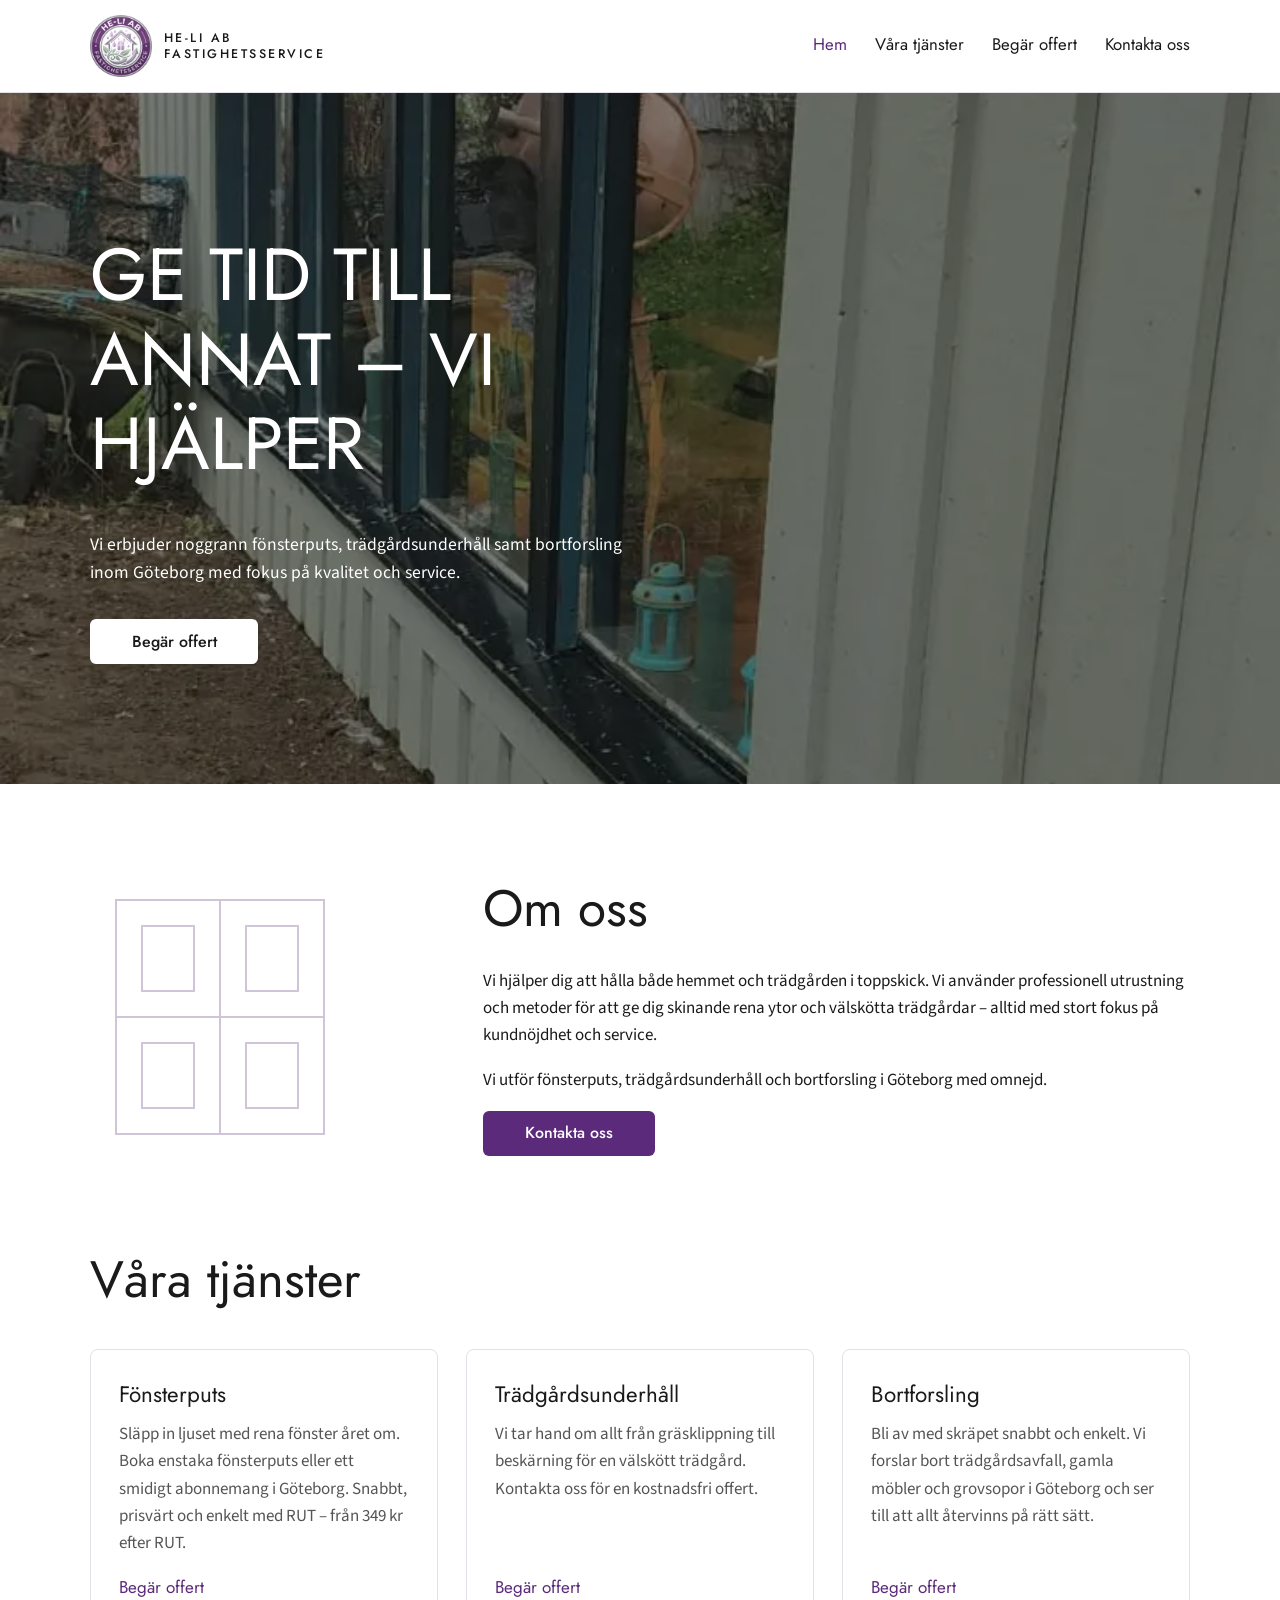
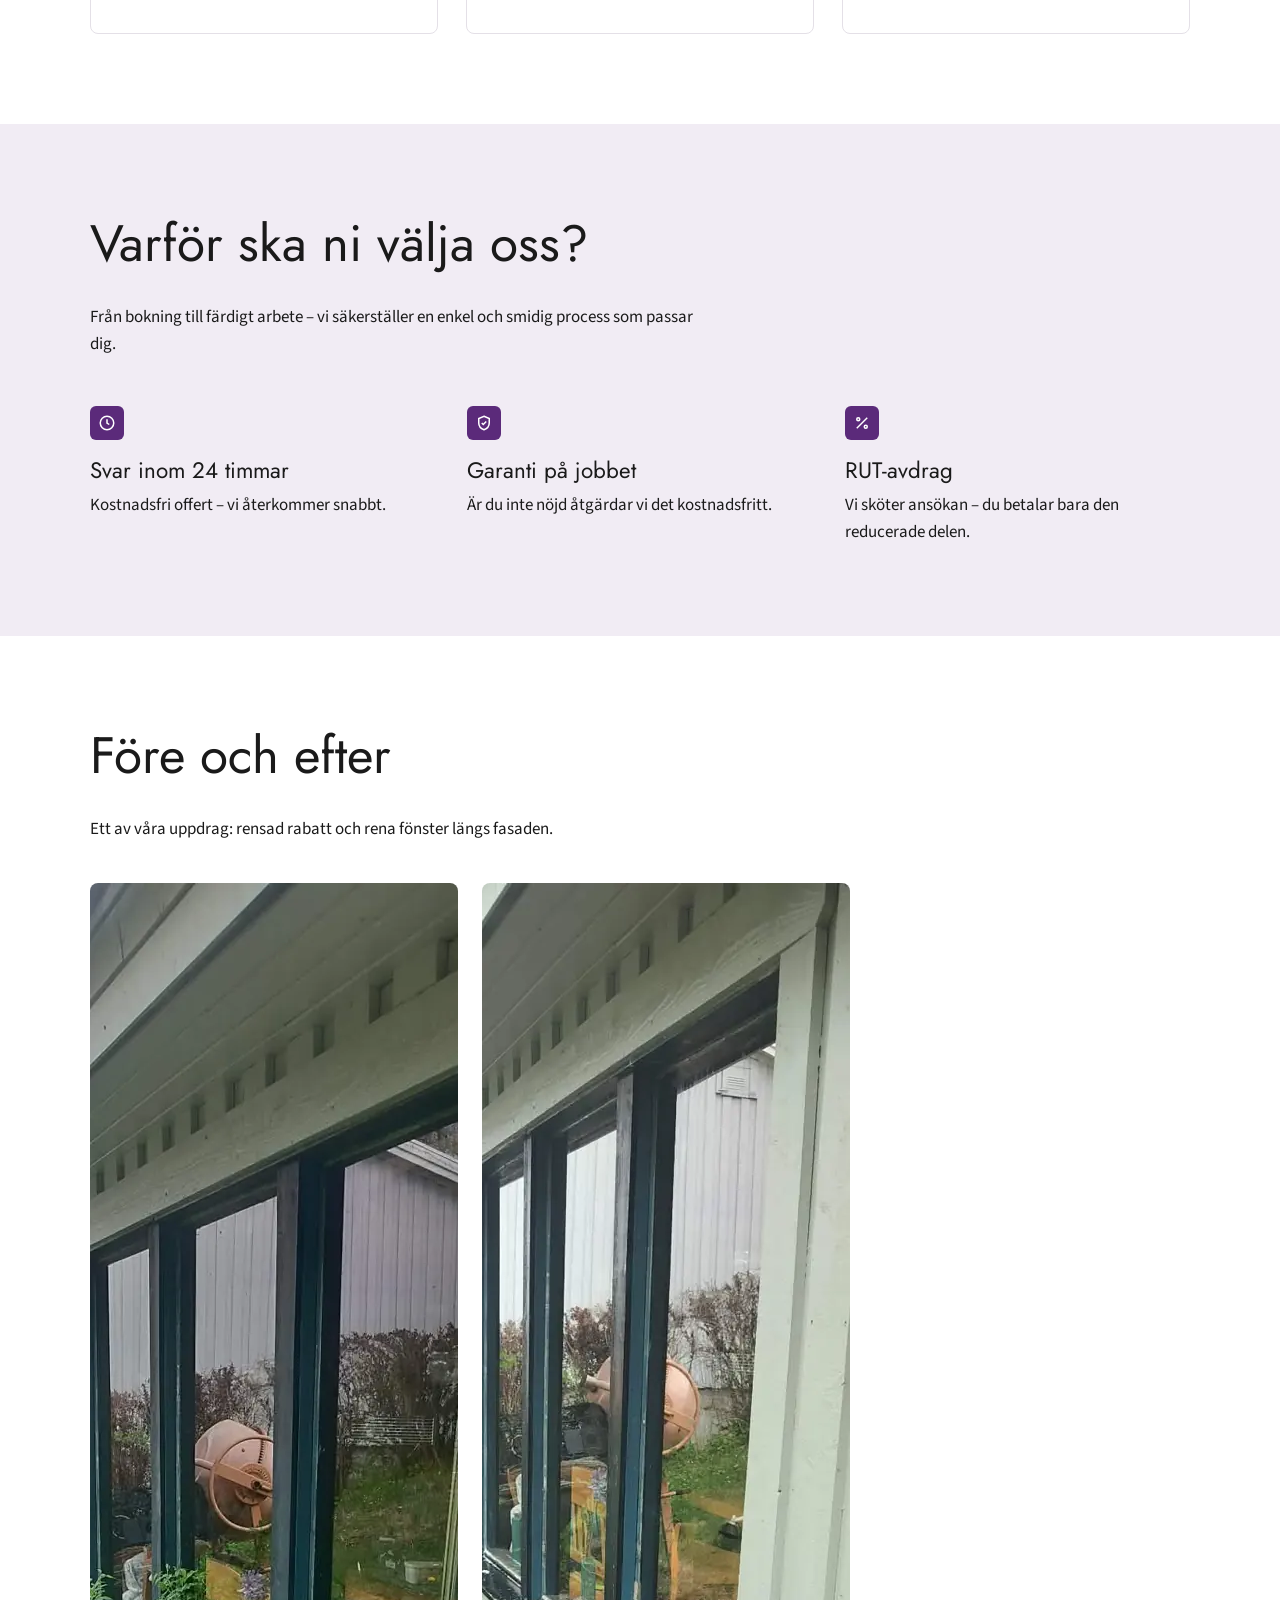
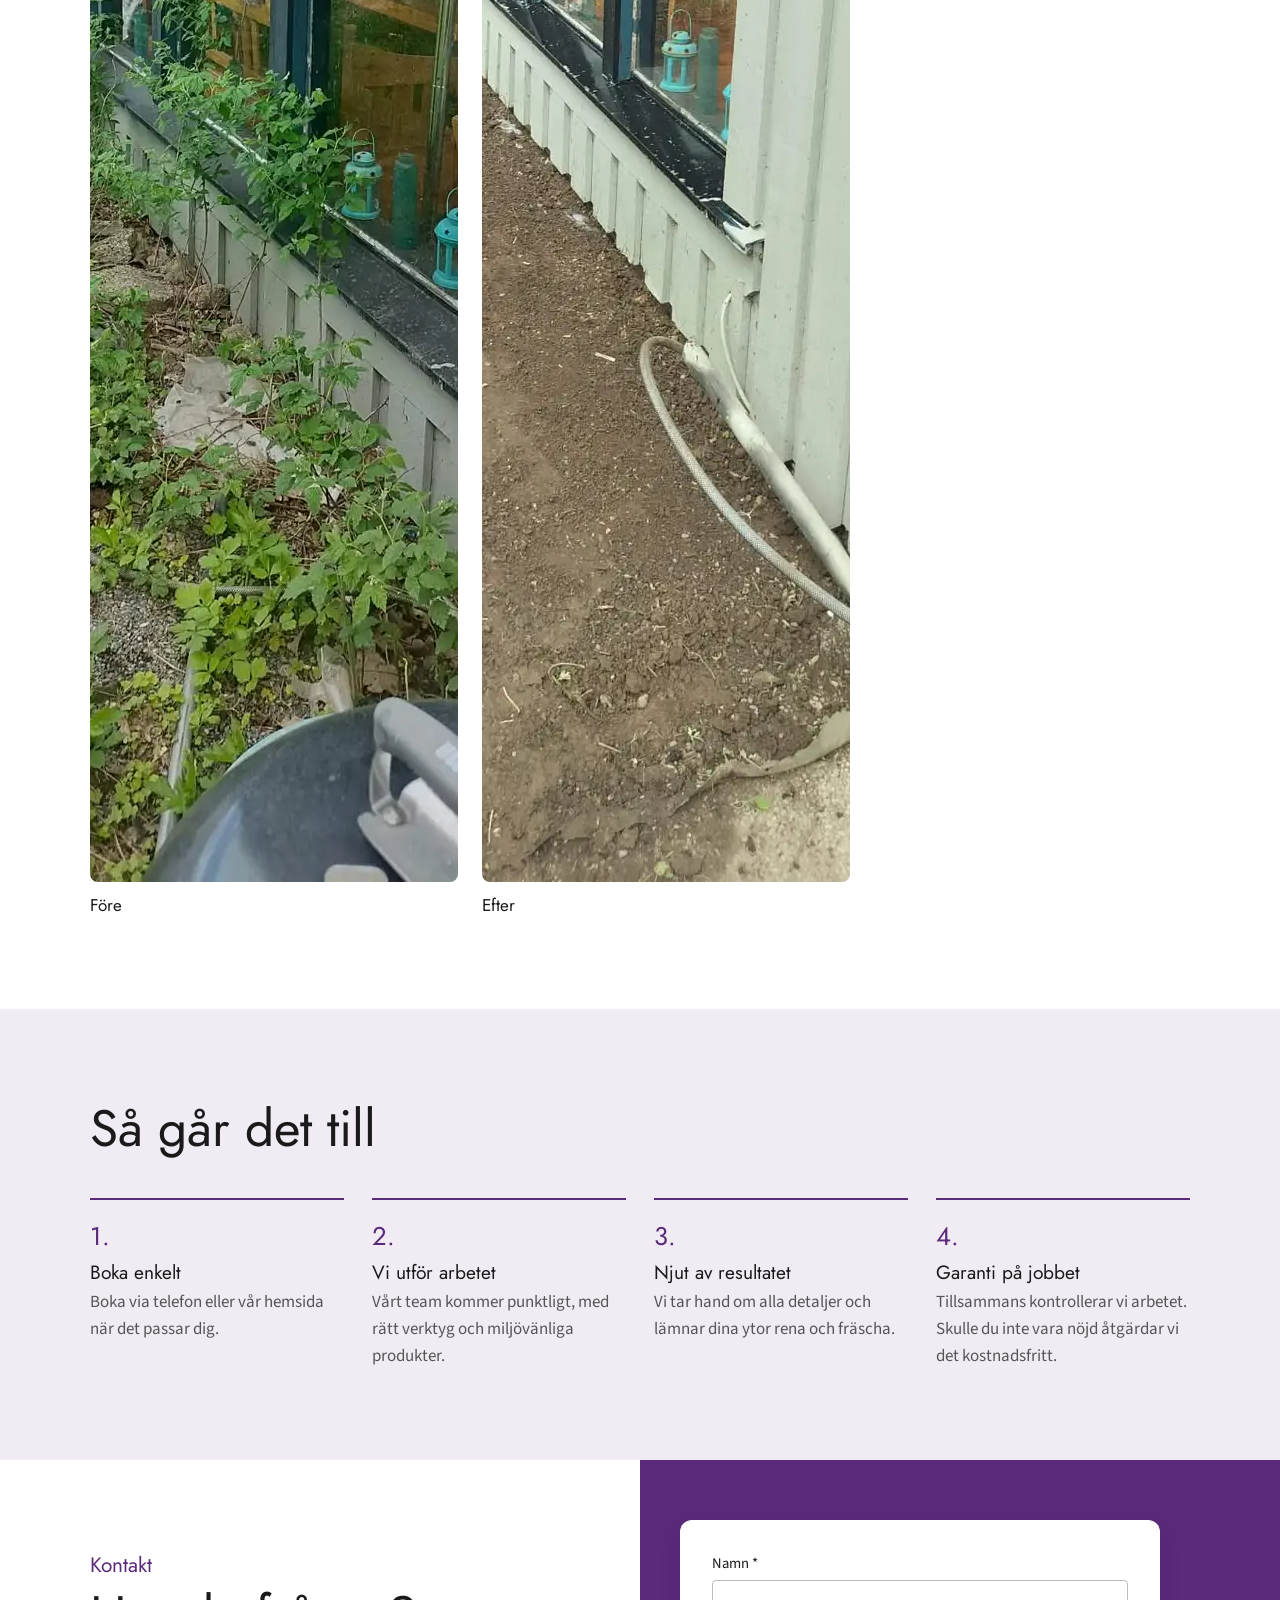
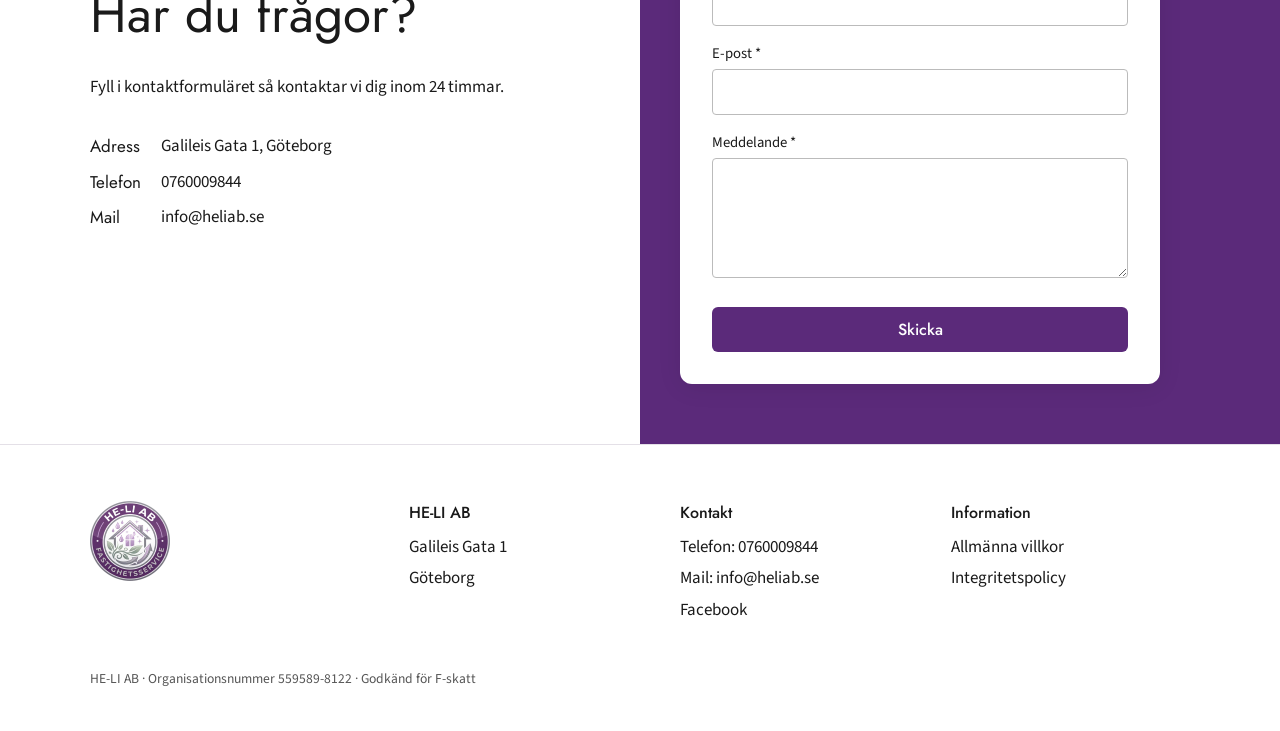
==== commit 766f4d35: "Förenkla designen i stil med ssale.se Tar bort ticker, flytande badge, gradientrutor, RUT-räknare oc" ====
--- a/index.html
+++ b/index.html
@@ -4,322 +4,171 @@
 <meta charset="utf-8">
 <meta name="viewport" content="width=device-width, initial-scale=1">
 <title>HE-LI AB – Fönsterputs, trädgård & bortforsling i Göteborg</title>
-<meta name="description" content="Fönsterputs från 349 kr efter RUT, trädgårdsunderhåll och bortforsling i Göteborg med omnejd. Kostnadsfri offert – svar inom 24 timmar.">
-<meta name="theme-color" content="#2a1438">
+<meta name="description" content="Fönsterputs, trädgårdsunderhåll och bortforsling i Göteborg. Fönsterputs från 349 kr efter RUT. Kostnadsfri offert.">
 <meta property="og:title" content="HE-LI AB – Fönsterputs, trädgård & bortforsling i Göteborg">
-<meta property="og:description" content="Fönsterputs från 349 kr efter RUT, trädgårdsunderhåll och bortforsling i Göteborg med omnejd. Kostnadsfri offert – svar inom 24 timmar.">
+<meta property="og:description" content="Fönsterputs, trädgårdsunderhåll och bortforsling i Göteborg. Fönsterputs från 349 kr efter RUT. Kostnadsfri offert.">
 <meta property="og:image" content="assets/img/logo-og.png">
-<meta property="og:locale" content="sv_SE">
 <link rel="icon" type="image/png" href="assets/img/favicon.png">
 <link rel="preconnect" href="https://fonts.googleapis.com">
 <link rel="preconnect" href="https://fonts.gstatic.com" crossorigin>
-<link href="https://fonts.googleapis.com/css2?family=DM+Sans:ital,opsz,wght@0,9..40,400;0,9..40,500;0,9..40,700;1,9..40,400&family=DM+Serif+Display:ital@0;1&display=swap" rel="stylesheet">
+<link href="https://fonts.googleapis.com/css2?family=Jost:wght@400;500&family=Source+Sans+3:wght@400;600&display=swap" rel="stylesheet">
 <link rel="stylesheet" href="assets/css/style.css">
-<script type="application/ld+json">
-{"@context":"https://schema.org","@type":"LocalBusiness","name":"HE-LI AB","description":"Fönsterputs, trädgårdsunderhåll och bortforsling i Göteborg med omnejd.","url":"https://www.heliab.se","telephone":"+46760009844","email":"info@heliab.se","image":"assets/img/logo-og.png","address":{"@type":"PostalAddress","streetAddress":"Galileis Gata 1","addressLocality":"Göteborg","addressCountry":"SE"},"areaServed":"Göteborg","priceRange":"Fönsterputs från 349 kr efter RUT","sameAs":["https://www.facebook.com/profile.php?id=61590988676918"]}
-</script>
 </head>
 <body>
-<a class="fab" href="tel:0760009844" aria-label="Ring HE-LI AB på 076-000 98 44"><svg width="20" height="20" viewBox="0 0 24 24" fill="none" stroke="currentColor" stroke-width="2" stroke-linecap="round" stroke-linejoin="round" aria-hidden="true"><path d="M22 16.92v3a2 2 0 0 1-2.18 2 19.8 19.8 0 0 1-8.63-3.07 19.5 19.5 0 0 1-6-6A19.8 19.8 0 0 1 2.1 4.18 2 2 0 0 1 4.1 2h3a2 2 0 0 1 2 1.72c.13.96.36 1.9.7 2.81a2 2 0 0 1-.45 2.11L8.1 9.9a16 16 0 0 0 6 6l1.27-1.27a2 2 0 0 1 2.11-.45c.9.34 1.85.57 2.81.7A2 2 0 0 1 22 16.92z"/></svg><span class="tip">Ring 076-000 98 44</span></a>
 <header class="site-header">
-  <div class="topbar">
-    <div class="wrap">
-      <div class="tb-left"><span>Fönsterputs · Trädgård · Bortforsling i Göteborg</span></div>
-      <div class="tb-right">
-        <a href="tel:0760009844"><svg width="20" height="20" viewBox="0 0 24 24" fill="none" stroke="currentColor" stroke-width="2" stroke-linecap="round" stroke-linejoin="round" aria-hidden="true"><path d="M22 16.92v3a2 2 0 0 1-2.18 2 19.8 19.8 0 0 1-8.63-3.07 19.5 19.5 0 0 1-6-6A19.8 19.8 0 0 1 2.1 4.18 2 2 0 0 1 4.1 2h3a2 2 0 0 1 2 1.72c.13.96.36 1.9.7 2.81a2 2 0 0 1-.45 2.11L8.1 9.9a16 16 0 0 0 6 6l1.27-1.27a2 2 0 0 1 2.11-.45c.9.34 1.85.57 2.81.7A2 2 0 0 1 22 16.92z"/></svg> 076-000 98 44</a>
-        <a href="mailto:info@heliab.se"><svg width="20" height="20" viewBox="0 0 24 24" fill="none" stroke="currentColor" stroke-width="2" stroke-linecap="round" stroke-linejoin="round" aria-hidden="true"><rect x="2" y="4" width="20" height="16" rx="2"/><path d="m22 7-10 6L2 7"/></svg> info@heliab.se</a>
-      </div>
-    </div>
-  </div>
   <nav class="wrap nav" aria-label="Huvudmeny">
-    <a class="brand" href="index.html">
-      <img src="assets/img/logo-sm.webp" alt="HE-LI AB logotyp" width="56" height="56">
-      <span class="brand-name">HE-LI AB<small>Fastighetsservice</small></span>
-    </a>
-    <button class="burger" aria-label="Öppna meny" aria-expanded="false" aria-controls="menu"><span></span><span></span><span></span></button>
+    <a class="brand" href="index.html"><img src="assets/img/logo-sm.webp" alt="HE-LI AB" width="62" height="62"><span>HE-LI AB<br>Fastighetsservice</span></a>
+    <button class="burger" aria-label="Meny" aria-expanded="false" aria-controls="menu"><span></span><span></span><span></span></button>
     <ul class="menu" id="menu">
-      <li><a href="index.html#tjanster">Tjänster</a></li>
-      <li><a href="index.html#fore-efter">Före &amp; efter</a></li>
-      <li><a href="index.html#sa-gar-det-till">Så går det till</a></li>
-      <li><a href="index.html#kontakt">Kontakt</a></li>
-      <li><a class="btn" href="offert.html">Begär offert <span class="arrow" aria-hidden="true">→</span></a></li>
+      <li><a href="index.html" class="active">Hem</a></li>
+      <li><a href="index.html#tjanster">Våra tjänster</a></li>
+      <li><a href="offert.html">Begär offert</a></li>
+      <li><a href="index.html#kontakt">Kontakta oss</a></li>
     </ul>
   </nav>
 </header>
 <main>
-<section class="hero" aria-labelledby="hero-title">
+<section class="hero">
   <div class="wrap">
+    <h1>Ge tid till annat – vi hjälper</h1>
+    <p>Vi erbjuder noggrann fönsterputs, trädgårdsunderhåll samt bortforsling inom Göteborg med fokus på kvalitet och service.</p>
+    <a class="btn white" href="offert.html">Begär offert</a>
+  </div>
+</section>
+
+<section>
+  <div class="wrap intro">
+    <svg viewBox="0 0 200 220" fill="none" stroke="currentColor" stroke-width="1.5" aria-hidden="true">
+      <rect x="20" y="20" width="160" height="180"/><path d="M100 20v180M20 110h160"/>
+      <rect x="40" y="40" width="40" height="50"/><rect x="120" y="40" width="40" height="50"/>
+      <rect x="40" y="130" width="40" height="50"/><rect x="120" y="130" width="40" height="50"/>
+    </svg>
     <div>
-      <span class="eyebrow light reveal">Fönsterputs • Trädgård • Bortforsling i Göteborg</span>
-      <h1 id="hero-title" class="reveal d1">Ge tid till annat – <em>vi hjälper.</em></h1>
-      <p class="lead reveal d2">Vi erbjuder noggrann fönsterputs, trädgårdsunderhåll samt bortforsling inom Göteborg – med fokus på kvalitet och service. Perfekt resultat, varje gång.</p>
-      <div class="hero-cta reveal d2">
-        <a class="btn" href="offert.html">Begär kostnadsfri offert <span class="arrow" aria-hidden="true">→</span></a>
-        <a class="btn ghost" href="#tjanster">Våra tjänster <span class="arrow" aria-hidden="true">↓</span></a>
-      </div>
-      <ul class="status reveal d3" aria-label="Snabbfakta">
-        <li><span>Fönsterputs</span><b><i class="dot"></i>Från 349 kr efter RUT</b></li>
-        <li><span>Offertsvar</span><b>Inom 24 timmar</b></li>
-        <li><span>Område</span><b>Göteborg med omnejd</b></li>
-        <li><span>Trygghet</span><b>Godkänd för F-skatt</b></li>
-      </ul>
-    </div>
-    <div class="hero-badge reveal d2">
-      <img src="assets/img/logo.webp" alt="HE-LI AB Fastighetsservice – emblem" width="420" height="421">
-      <div class="price-tag"><small>Fönsterputs från</small><strong>349 kr</strong><small>efter RUT</small></div>
+      <h2>Om oss</h2>
+      <p>Vi hjälper dig att hålla både hemmet och trädgården i toppskick. Vi använder professionell utrustning och metoder för att ge dig skinande rena ytor och välskötta trädgårdar – alltid med stort fokus på kundnöjdhet och service.</p>
+      <p>Vi utför fönsterputs, trädgårdsunderhåll och bortforsling i Göteborg med omnejd.</p>
+      <a class="btn" href="#kontakt">Kontakta oss</a>
     </div>
   </div>
-  <a class="scroll-hint" href="#varfor" aria-label="Scrolla ner">↓</a>
 </section>
 
-<div class="ticker" aria-hidden="true"><div class="ticker-track">
-  <span>Fönsterputs</span><span>Trädgårdsunderhåll</span><span>Bortforsling</span><span>RUT-avdrag</span><span>Göteborg med omnejd</span><span>Kostnadsfri offert</span><span>Garanti på jobbet</span>
-</div></div>
+<section id="tjanster" style="padding-top:0">
+  <div class="wrap">
+    <h2>Våra tjänster</h2>
+    <div class="services">
+      <article class="service">
+        <h3>Fönsterputs</h3>
+        <p>Släpp in ljuset med rena fönster året om. Boka enstaka fönsterputs eller ett smidigt abonnemang i Göteborg. Snabbt, prisvärt och enkelt med RUT – från 349 kr efter RUT.</p>
+        <a href="offert.html">Begär offert</a>
+      </article>
+      <article class="service">
+        <h3>Trädgårdsunderhåll</h3>
+        <p>Vi tar hand om allt från gräsklippning till beskärning för en välskött trädgård. Kontakta oss för en kostnadsfri offert.</p>
+        <a href="offert.html">Begär offert</a>
+      </article>
+      <article class="service">
+        <h3>Bortforsling</h3>
+        <p>Bli av med skräpet snabbt och enkelt. Vi forslar bort trädgårdsavfall, gamla möbler och grovsopor i Göteborg och ser till att allt återvinns på rätt sätt.</p>
+        <a href="offert.html">Begär offert</a>
+      </article>
+    </div>
+  </div>
+</section>
 
-<section id="varfor" class="band-white">
+<section class="tinted">
   <div class="wrap">
-    <div class="section-head">
-      <div class="reveal"><span class="eyebrow">Varför välja HE-LI</span><h2>Ett hem i toppskick – utan att du lyfter ett finger.</h2></div>
-      <p class="lead reveal d1">Vi hjälper dig att hålla både hemmet och trädgården i toppskick. Upptäck våra smidiga lösningar för fönsterputs, trädgårdsunderhåll och effektiv bortforsling.</p>
-    </div>
-    <div class="values">
-      <div class="value reveal">
-        <div class="ico"><svg width="26" height="26" viewBox="0 0 24 24" fill="none" stroke="currentColor" stroke-width="2" stroke-linecap="round" stroke-linejoin="round" aria-hidden="true"><path d="M12 2l2.4 4.9 5.4.8-3.9 3.8.9 5.4L12 14.4 7.2 16.9l.9-5.4L4.2 7.7l5.4-.8z"/></svg></div>
-        <h3>Vi värdesätter kvalitet</h3>
-        <p>Noggrant utfört arbete med fokus på kvalitet och service – vi lämnar dina ytor rena och fräscha, utan kompromisser.</p>
+    <h2>Varför ska ni välja oss?</h2>
+    <p class="narrow">Från bokning till färdigt arbete – vi säkerställer en enkel och smidig process som passar dig.</p>
+    <div class="features">
+      <div class="feature">
+        <div class="icon"><svg viewBox="0 0 24 24" fill="none" stroke="currentColor" stroke-width="2" aria-hidden="true"><circle cx="12" cy="12" r="9"/><path d="M12 7v5l3 2"/></svg></div>
+        <h3>Svar inom 24 timmar</h3>
+        <p>Kostnadsfri offert – vi återkommer snabbt.</p>
       </div>
-      <div class="value reveal d1">
-        <div class="ico"><svg width="26" height="26" viewBox="0 0 24 24" fill="none" stroke="currentColor" stroke-width="2" stroke-linecap="round" stroke-linejoin="round" aria-hidden="true"><path d="M14.7 6.3a1 1 0 0 0 0 1.4l1.6 1.6a1 1 0 0 0 1.4 0l3.8-3.8a6 6 0 0 1-7.9 7.9l-6.9 6.9a2.1 2.1 0 0 1-3-3l6.9-6.9a6 6 0 0 1 7.9-7.9z"/></svg></div>
-        <h3>Professionell utrustning</h3>
-        <p>Vårt team kommer punktligt, utrustade med de bästa verktygen och miljövänliga produkter.</p>
+      <div class="feature">
+        <div class="icon"><svg viewBox="0 0 24 24" fill="none" stroke="currentColor" stroke-width="2" aria-hidden="true"><path d="M12 3l7 3v6c0 4.5-3 7.5-7 9-4-1.5-7-4.5-7-9V6z"/><path d="m9 12 2 2 4-4"/></svg></div>
+        <h3>Garanti på jobbet</h3>
+        <p>Är du inte nöjd åtgärdar vi det kostnadsfritt.</p>
       </div>
-      <div class="value reveal d2">
-        <div class="ico"><svg width="26" height="26" viewBox="0 0 24 24" fill="none" stroke="currentColor" stroke-width="2" stroke-linecap="round" stroke-linejoin="round" aria-hidden="true"><path d="M12 22s8-4 8-10V5l-8-3-8 3v7c0 6 8 10 8 10z"/><path d="m9 12 2 2 4-4"/></svg></div>
-        <h3>Garanti på jobbet</h3>
-        <p>Tillsammans kontrollerar vi arbetet. Skulle du inte vara nöjd åtgärdar vi det kostnadsfritt.</p>
+      <div class="feature">
+        <div class="icon"><svg viewBox="0 0 24 24" fill="none" stroke="currentColor" stroke-width="2" aria-hidden="true"><path d="M5 19 19 5"/><circle cx="7" cy="7" r="2"/><circle cx="17" cy="17" r="2"/></svg></div>
+        <h3>RUT-avdrag</h3>
+        <p>Vi sköter ansökan – du betalar bara den reducerade delen.</p>
       </div>
     </div>
   </div>
 </section>
 
-<section id="tjanster" class="band-sand">
+<section>
   <div class="wrap">
-    <div class="section-head">
-      <div class="reveal"><span class="eyebrow">Våra tjänster – i Göteborg med omnejd</span><h2>Allt för huset &amp; trädgården</h2></div>
-      <p class="lead reveal d1">Snabbt, prisvärt och enkelt. Välj en tjänst – eller kombinera flera – så sköter vi resten.</p>
-    </div>
-    <div class="tiles">
-      <a class="tile reveal" href="#fonsterputs">
-        <span class="bg bg-window"></span>
-        <svg class="art" viewBox="0 0 100 100" fill="none" stroke="#fff" stroke-width="3" aria-hidden="true"><rect x="12" y="10" width="76" height="80" rx="3"/><path d="M50 10v80M12 50h76"/><path d="M22 22l12 12M60 22l14 14" stroke-linecap="round"/></svg>
-        <span class="go" aria-hidden="true">→</span>
-        <h3>Fönsterputs</h3><p>Rena fönster året om</p>
-      </a>
-      <a class="tile tall reveal d1" href="#fore-efter">
-        <span class="bg bg-photo" style="background-image:url('assets/img/efter.webp')"></span>
-        <span class="go" aria-hidden="true">→</span>
-        <h3>Före &amp; efter</h3><p>Se resultatet från ett av våra uppdrag</p>
-      </a>
-      <a class="tile reveal d2" href="#tradgard">
-        <span class="bg bg-garden"></span>
-        <svg class="art" viewBox="0 0 100 100" fill="none" stroke="#fff" stroke-width="3" stroke-linecap="round" aria-hidden="true"><path d="M50 92V40"/><path d="M50 60C30 60 20 45 20 25c20 0 30 12 30 35z"/><path d="M50 50c18 0 28-12 28-30-18 0-28 10-28 30z"/></svg>
-        <span class="go" aria-hidden="true">→</span>
-        <h3>Trädgård</h3><p>Gräsklippning till beskärning</p>
-      </a>
-      <a class="tile reveal" href="#bortforsling">
-        <span class="bg bg-haul"></span>
-        <svg class="art" viewBox="0 0 100 100" fill="none" stroke="#fff" stroke-width="3" stroke-linejoin="round" aria-hidden="true"><path d="M6 30h52v38H6zM58 44h20l14 14v10H58z"/><circle cx="24" cy="74" r="8"/><circle cx="76" cy="74" r="8"/></svg>
-        <span class="go" aria-hidden="true">→</span>
-        <h3>Bortforsling</h3><p>Grovsopor, möbler &amp; trädgårdsavfall</p>
-      </a>
-      <a class="tile reveal d2" href="#rut">
-        <span class="bg bg-rut"></span>
-        <svg class="art" viewBox="0 0 100 100" fill="none" stroke="#fff" stroke-width="3" aria-hidden="true"><circle cx="50" cy="50" r="38"/><path d="M30 70 70 30" stroke-linecap="round"/><circle cx="34" cy="36" r="6"/><circle cx="66" cy="64" r="6"/></svg>
-        <span class="go" aria-hidden="true">→</span>
-        <h3>RUT-avdrag</h3><p>Betala bara halva arbetskostnaden</p>
-      </a>
+    <h2>Före och efter</h2>
+    <p class="narrow">Ett av våra uppdrag: rensad rabatt och rena fönster längs fasaden.</p>
+    <div class="ba">
+      <figure><img src="assets/img/fore.webp" alt="Före: igenvuxen rabatt framför husets fönster" width="720" height="1599" loading="lazy"><figcaption>Före</figcaption></figure>
+      <figure><img src="assets/img/efter.webp" alt="Efter: rensad rabatt och rena fönster" width="720" height="1599" loading="lazy"><figcaption>Efter</figcaption></figure>
     </div>
   </div>
 </section>
 
-<section class="band-white" aria-label="Tjänster i detalj">
+<section class="tinted">
   <div class="wrap">
-    <article class="service" id="fonsterputs">
-      <div class="num reveal">01</div>
-      <div class="reveal d1">
-        <span class="kicker">Släpp in ljuset</span>
-        <h2>Fönsterputs</h2>
-        <p>Släpp in ljuset med rena fönster året om. Boka enstaka fönsterputs eller ett smidigt abonnemang i Göteborg. Snabbt, prisvärt och enkelt med RUT!</p>
-        <p><strong>Från 349 kr efter RUT.</strong> Vi putsar villor, lägenheter och kontor – invändigt, utvändigt eller både och.</p>
-        <a class="btn" href="offert.html">Begär offert <span class="arrow" aria-hidden="true">→</span></a>
-      </div>
-      <div class="we-do reveal d2">
-        <h4>Vi utför</h4>
-        <ul><li>Utvändig fönsterputs</li><li>Invändig fönsterputs</li><li>Invändigt &amp; utvändigt</li><li>Engångsputsning</li><li>Abonnemang</li><li>Hus, lägenhet &amp; kontor</li></ul>
-      </div>
-    </article>
-
-    <article class="service" id="tradgard">
-      <div class="num reveal">02</div>
-      <div class="reveal d1">
-        <span class="kicker">En välskött trädgård</span>
-        <h2>Trädgårdsunderhåll</h2>
-        <p>Vi tar hand om allt från gräsklippning till beskärning för en välskött trädgård. Du får njuta – vi sköter jobbet.</p>
-        <p>Kontakta oss för en <strong>kostnadsfri offert</strong>, så återkommer vi inom 24 timmar.</p>
-        <a class="btn" href="offert.html">Begär offert <span class="arrow" aria-hidden="true">→</span></a>
-      </div>
-      <div class="we-do reveal d2">
-        <h4>Vi utför</h4>
-        <ul><li>Gräsklippning</li><li>Beskärning</li><li>Rensning av rabatter</li><li>Löpande trädgårdsunderhåll</li></ul>
-      </div>
-    </article>
-
-    <article class="service" id="bortforsling">
-      <div class="num reveal">03</div>
-      <div class="reveal d1">
-        <span class="kicker">Bli av med skräpet</span>
-        <h2>Bortforsling</h2>
-        <p>Bli av med skräpet snabbt och enkelt. Vi forslar bort trädgårdsavfall, gamla möbler och grovsopor i Göteborg och ser till att allt återvinns på rätt sätt.</p>
-        <a class="btn" href="offert.html">Begär offert <span class="arrow" aria-hidden="true">→</span></a>
-      </div>
-      <div class="we-do reveal d2">
-        <h4>Vi forslar bort</h4>
-        <ul><li>Trädgårdsavfall</li><li>Gamla möbler</li><li>Grovsopor</li><li>Korrekt återvinning</li></ul>
-      </div>
-    </article>
+    <h2>Så går det till</h2>
+    <ol class="steps">
+      <li><h3>Boka enkelt</h3><p>Boka via telefon eller vår hemsida när det passar dig.</p></li>
+      <li><h3>Vi utför arbetet</h3><p>Vårt team kommer punktligt, med rätt verktyg och miljövänliga produkter.</p></li>
+      <li><h3>Njut av resultatet</h3><p>Vi tar hand om alla detaljer och lämnar dina ytor rena och fräscha.</p></li>
+      <li><h3>Garanti på jobbet</h3><p>Tillsammans kontrollerar vi arbetet. Skulle du inte vara nöjd åtgärdar vi det kostnadsfritt.</p></li>
+    </ol>
   </div>
 </section>
 
-<section id="fore-efter" class="band-sage">
-  <div class="wrap ba">
-    <figure class="reveal"><img src="assets/img/fore.webp" alt="Före: fönsterrabatt full av ogräs och sly framför husets fönster" width="720" height="1599" ><figcaption>Före</figcaption></figure>
-    <figure class="after reveal d1"><img src="assets/img/efter.webp" alt="Efter: rensad rabatt och rena fönster längs husfasaden" width="720" height="1599" ><figcaption>Efter</figcaption></figure>
-    <div class="ba-text reveal d2">
-      <span class="eyebrow">Före &amp; efter</span>
-      <h2>Skillnaden syns direkt.</h2>
-      <p class="lead">Från igenvuxen rabatt till rensad mark och skinande fönster. Vi tar hand om alla detaljer – resultatet talar för sig självt.</p>
-      <a class="btn dark" href="offert.html">Jag vill ha samma resultat <span class="arrow" aria-hidden="true">→</span></a>
-    </div>
+<section id="kontakt" class="contact">
+  <div class="contact-info">
+    <p class="label">Kontakt</p>
+    <h2>Har du frågor?</h2>
+    <p>Fyll i kontaktformuläret så kontaktar vi dig inom 24 timmar.</p>
+    <dl>
+      <dt>Adress</dt><dd>Galileis Gata 1, Göteborg</dd>
+      <dt>Telefon</dt><dd><a href="tel:0760009844">0760009844</a></dd>
+      <dt>Mail</dt><dd><a href="mailto:info@heliab.se">info@heliab.se</a></dd>
+    </dl>
   </div>
-</section>
-
-<section class="band-white">
-  <div class="wrap quote reveal">
-    <blockquote>Vi använder professionell utrustning och metoder för att ge dig skinande rena ytor och välskötta trädgårdar.</blockquote>
-    <cite>HE-LI AB<small>Vårt löfte – alltid stort fokus på kundnöjdhet och service</small></cite>
-  </div>
-</section>
-
-<section id="sa-gar-det-till" class="band-dark">
-  <div class="wrap">
-    <div class="section-head">
-      <div class="reveal"><span class="eyebrow light">Så går det till</span><h2>Snabbt &amp; enkelt</h2></div>
-      <p class="lead reveal d1">Från bokning till färdigt arbete – vi säkerställer en enkel och smidig process som passar dig.</p>
-    </div>
-    <div class="steps-line reveal"></div>
-    <div class="steps">
-      <div class="step reveal"><span class="n">01</span><h3>Boka enkelt</h3><p>Boka via telefon eller vår hemsida när det passar dig.</p></div>
-      <div class="step reveal d1"><span class="n">02</span><h3>Vi utför arbetet</h3><p>Vårt team kommer punktligt, utrustade med de bästa verktygen och miljövänliga produkter.</p></div>
-      <div class="step reveal d2"><span class="n">03</span><h3>Njut av resultatet</h3><p>Vi tar hand om alla detaljer för att lämna dina ytor rena och fräscha, utan kompromisser.</p></div>
-      <div class="step reveal d3"><span class="n">04</span><h3>Garanti på jobbet</h3><p>Tillsammans kontrollerar vi arbetet. Skulle du inte vara nöjd åtgärdar vi det kostnadsfritt.</p></div>
-    </div>
-    <p style="margin-top:3rem" class="reveal"><a class="btn" href="offert.html">Kostnadsfri offert <span class="arrow" aria-hidden="true">→</span></a></p>
-  </div>
-</section>
-
-<section class="band-white" aria-label="Snabbfakta">
-  <div class="wrap facts">
-    <div class="fact reveal"><strong>349 kr</strong><span>Fönsterputs efter RUT</span></div>
-    <div class="fact reveal d1"><strong>24 h</strong><span>Svar på din förfrågan</span></div>
-    <div class="fact reveal d2"><strong>50 %</strong><span>RUT på arbetskostnaden</span></div>
-    <div class="fact reveal d3"><strong>0 kr</strong><span>Åtgärd om du inte är nöjd</span></div>
-  </div>
-</section>
-
-<section id="rut" class="split">
-  <div class="pane-light">
-    <span class="eyebrow reveal">RUT-avdrag</span>
-    <h2 class="reveal d1">Halva priset på arbetet – vi sköter pappren.</h2>
-    <p class="lead reveal d2">Med RUT-avdrag betalar du endast den reducerade delen enligt gällande regler. Vi ansöker om avdraget hos Skatteverket åt dig – du ser bara det lägre priset på fakturan.</p>
-    <p class="reveal d2"><a class="link-underline" href="allmanna-villkor.html">Läs våra villkor för RUT-avdrag</a></p>
-  </div>
-  <div class="pane-art">
-    <div class="rut-calc reveal">
-      <label for="rut-range">Räkna på din arbetskostnad</label>
-      <input id="rut-range" type="range" min="500" max="10000" step="100" value="1400">
-      <div class="row"><span>Arbetskostnad</span><span id="rut-cost">1 400 kr</span></div>
-      <div class="row"><span>RUT-avdrag (50 %)</span><span id="rut-off">− 700 kr</span></div>
-      <div class="row total"><span>Du betalar</span><b id="rut-pay">700 kr</b></div>
-      <p class="note">Räkneexempel. Avdraget gäller arbetskostnaden och förutsätter att du är berättigad till RUT.</p>
-    </div>
-  </div>
-</section>
-
-<section id="kontakt" class="band-sand">
-  <div class="wrap contact-grid">
-    <div>
-      <span class="eyebrow reveal">Kontakt</span>
-      <h2 class="reveal d1">Har du frågor?</h2>
-      <p class="lead reveal d2">Fyll i kontaktformuläret så kontaktar vi dig inom 24 timmar. Eller ring oss direkt – vi hjälper gärna till.</p>
-      <div class="contact-cards">
-        <a class="ccard reveal" href="tel:0760009844"><span class="ico"><svg width="20" height="20" viewBox="0 0 24 24" fill="none" stroke="currentColor" stroke-width="2" stroke-linecap="round" stroke-linejoin="round" aria-hidden="true"><path d="M22 16.92v3a2 2 0 0 1-2.18 2 19.8 19.8 0 0 1-8.63-3.07 19.5 19.5 0 0 1-6-6A19.8 19.8 0 0 1 2.1 4.18 2 2 0 0 1 4.1 2h3a2 2 0 0 1 2 1.72c.13.96.36 1.9.7 2.81a2 2 0 0 1-.45 2.11L8.1 9.9a16 16 0 0 0 6 6l1.27-1.27a2 2 0 0 1 2.11-.45c.9.34 1.85.57 2.81.7A2 2 0 0 1 22 16.92z"/></svg></span><span><small>Ring oss</small><b>076-000 98 44</b></span></a>
-        <a class="ccard reveal d1" href="mailto:info@heliab.se"><span class="ico"><svg width="20" height="20" viewBox="0 0 24 24" fill="none" stroke="currentColor" stroke-width="2" stroke-linecap="round" stroke-linejoin="round" aria-hidden="true"><rect x="2" y="4" width="20" height="16" rx="2"/><path d="m22 7-10 6L2 7"/></svg></span><span><small>Mejla oss</small><b>info@heliab.se</b></span></a>
-        <div class="ccard reveal d2"><span class="ico"><svg width="20" height="20" viewBox="0 0 24 24" fill="none" stroke="currentColor" stroke-width="2" stroke-linecap="round" stroke-linejoin="round" aria-hidden="true"><path d="M20 10c0 6-8 12-8 12S4 16 4 10a8 8 0 0 1 16 0z"/><circle cx="12" cy="10" r="3"/></svg></span><span><small>Adress</small><b>Galileis Gata 1, Göteborg</b></span></div>
-      </div>
-    </div>
-    <form class="card reveal d1" data-mailto="info@heliab.se" data-subject="Kontakt via heliab.se">
-      <div class="fgrid">
-        <div class="field"><label for="k-namn">Namn</label><input id="k-namn" name="Namn" autocomplete="name" required></div>
-        <div class="field"><label for="k-epost">E-post</label><input id="k-epost" name="E-post" type="email" autocomplete="email" required></div>
-        <div class="field full"><label for="k-tel">Telefon</label><input id="k-tel" name="Telefon" type="tel" autocomplete="tel"></div>
-        <div class="field full"><label for="k-msg">Meddelande</label><textarea id="k-msg" name="Meddelande" required placeholder="Berätta vad du behöver hjälp med…"></textarea></div>
-      </div>
-      <div class="form-foot">
-        <small>Genom att skicka godkänner du vår <a href="integritetspolicy.html">integritetspolicy</a>.</small>
-        <button class="btn dark" type="submit">Skicka <span class="arrow" aria-hidden="true">→</span></button>
-      </div>
-      <p class="form-msg" role="status">Tack! Ditt e-postprogram öppnas med meddelandet ifyllt – tryck skicka så hör vi av oss inom 24 timmar.</p>
+  <div class="contact-panel">
+    <form class="card" data-mailto="info@heliab.se" data-subject="Kontakt via heliab.se">
+      <div class="field"><label for="k-namn">Namn *</label><input id="k-namn" name="Namn" autocomplete="name" required></div>
+      <div class="field"><label for="k-epost">E-post *</label><input id="k-epost" name="E-post" type="email" autocomplete="email" required></div>
+      <div class="field"><label for="k-msg">Meddelande *</label><textarea id="k-msg" name="Meddelande" required></textarea></div>
+      <button class="btn" type="submit">Skicka</button>
+      <p class="form-msg" role="status">Ditt e-postprogram öppnas med meddelandet ifyllt – tryck skicka där.</p>
     </form>
   </div>
 </section>
 </main>
 <footer class="site-footer">
-  <div class="wrap footer-grid">
-    <div class="footer-brand">
-      <img src="assets/img/logo-sm.webp" alt="HE-LI AB" width="96" height="96" loading="lazy">
-      <p>Vi använder professionell utrustning och metoder för att ge dig skinande rena ytor och välskötta trädgårdar. Alltid stort fokus på kundnöjdhet och service.</p>
-      <a class="social" href="https://www.facebook.com/profile.php?id=61590988676918" target="_blank" rel="noopener"><svg viewBox="0 0 24 24" fill="currentColor" aria-hidden="true"><path d="M22 12a10 10 0 1 0-11.56 9.88v-6.99H7.9V12h2.54V9.8c0-2.5 1.49-3.89 3.78-3.89 1.09 0 2.24.2 2.24.2v2.46h-1.26c-1.24 0-1.63.77-1.63 1.56V12h2.78l-.44 2.89h-2.34v6.99A10 10 0 0 0 22 12z"/></svg> Följ oss på Facebook</a>
+  <div class="wrap">
+    <div class="footer-grid">
+      <div><img class="footer-logo" src="assets/img/logo-sm.webp" alt="HE-LI AB" width="80" height="80" loading="lazy"></div>
+      <div>
+        <h4>HE-LI AB</h4>
+        <ul><li>Galileis Gata 1</li><li>Göteborg</li></ul>
+      </div>
+      <div>
+        <h4>Kontakt</h4>
+        <ul>
+          <li>Telefon: <a href="tel:0760009844">0760009844</a></li>
+          <li>Mail: <a href="mailto:info@heliab.se">info@heliab.se</a></li>
+          <li><a href="https://www.facebook.com/profile.php?id=61590988676918" target="_blank" rel="noopener">Facebook</a></li>
+        </ul>
+      </div>
+      <div>
+        <h4>Information</h4>
+        <ul>
+          <li><a href="allmanna-villkor.html">Allmänna villkor</a></li>
+          <li><a href="integritetspolicy.html">Integritetspolicy</a></li>
+        </ul>
+      </div>
     </div>
-    <div>
-      <h4>Tjänster</h4>
-      <ul>
-        <li><a href="index.html#fonsterputs">Fönsterputs</a></li>
-        <li><a href="index.html#tradgard">Trädgårdsunderhåll</a></li>
-        <li><a href="index.html#bortforsling">Bortforsling</a></li>
-        <li><a href="offert.html">Kostnadsfri offert</a></li>
-      </ul>
-    </div>
-    <div>
-      <h4>Information</h4>
-      <ul>
-        <li><a href="index.html">Hem</a></li>
-        <li><a href="index.html#kontakt">Kontakt</a></li>
-        <li><a href="integritetspolicy.html">Integritetspolicy</a></li>
-        <li><a href="allmanna-villkor.html">Allmänna villkor</a></li>
-      </ul>
-    </div>
-    <div>
-      <h4>Kontakt</h4>
-      <ul>
-        <li>Galileis Gata 1, Göteborg</li>
-        <li><a href="tel:0760009844">076-000 98 44</a></li>
-        <li><a href="mailto:info@heliab.se">info@heliab.se</a></li>
-      </ul>
-    </div>
-  </div>
-  <div class="wrap legalbar">
-    <span>© <span data-year>2026</span> HE-LI AB · Org.nr 559589-8122 · Godkänd för F-skatt</span>
-    <span>Fönsterputs, trädgård &amp; bortforsling i Göteborg med omnejd</span>
+    <p class="copy">HE-LI AB · Organisationsnummer 559589-8122 · Godkänd för F-skatt</p>
   </div>
 </footer>
 <script src="assets/js/main.js" defer></script>
--- a/assets/css/style.css
+++ b/assets/css/style.css
@@ -1,474 +1,167 @@
-/* HE-LI AB – Fastighetsservice
-   Typografi & elegans från Upsala GK, struktur & handkraft från Ängö Entreprenad. */
+/* HE-LI AB – Fastighetsservice */
 
 :root {
-  --ink: #1d1226;
-  --aubergine: #2a1438;
-  --purple: #5b2a7a;
-  --purple-2: #74409a;
-  --lilac: #c9b3de;
-  --lilac-soft: #efe7f6;
-  --sage: #7f9a7c;
-  --sage-soft: #e6ede3;
-  --sand: #f5e7d3;
-  --cream: #faf7f2;
-  --gold: #e3b23c;
-  --gold-dark: #c99a26;
-  --muted: #6b6274;
-  --line: rgba(29, 18, 38, .12);
-  --radius: 4px;
-  --shadow: 0 18px 40px -18px rgba(42, 20, 56, .45);
-  --serif: "DM Serif Display", Georgia, "Times New Roman", serif;
-  --sans: "DM Sans", system-ui, -apple-system, "Segoe UI", Roboto, sans-serif;
-  --wrap: 1200px;
+  --brand: #5b2a7a;
+  --brand-dark: #45205d;
+  --tint: #f1ecf4;
+  --text: #1a1a1a;
+  --muted: #555;
+  --line: #e4e0e7;
+  --head: "Jost", "Helvetica Neue", Helvetica, Arial, sans-serif;
+  --body: "Source Sans 3", "Helvetica Neue", Helvetica, Arial, sans-serif;
 }
 
 *, *::before, *::after { box-sizing: border-box; }
-html { scroll-behavior: smooth; scroll-padding-top: 90px; }
-body {
-  margin: 0;
-  font-family: var(--sans);
-  font-size: 17px;
-  line-height: 1.65;
-  color: var(--ink);
-  background: var(--cream);
-  -webkit-font-smoothing: antialiased;
-}
+html { scroll-behavior: smooth; }
+body { margin: 0; font-family: var(--body); font-size: 17px; line-height: 1.6; color: var(--text); background: #fff; }
 img { max-width: 100%; display: block; }
 a { color: inherit; }
-h1, h2, h3 { font-family: var(--serif); font-weight: 400; line-height: 1.08; margin: 0 0 .5em; letter-spacing: -.01em; }
-h1 { font-size: clamp(2.8rem, 7vw, 5.6rem); }
-h2 { font-size: clamp(2.2rem, 4.6vw, 3.6rem); }
-h3 { font-size: 1.7rem; }
-p { margin: 0 0 1.1em; }
+h1, h2, h3 { font-family: var(--head); font-weight: 400; line-height: 1.15; margin: 0 0 .6em; }
+h1 { font-size: clamp(2.4rem, 6vw, 4.6rem); text-transform: uppercase; }
+h2 { font-size: clamp(2rem, 4vw, 3.2rem); }
+h3 { font-size: 1.4rem; }
+p { margin: 0 0 1em; }
 
-.wrap { width: min(var(--wrap), 100% - 40px); margin-inline: auto; }
-.eyebrow {
-  display: inline-block;
-  font: 700 .78rem/1 var(--sans);
-  letter-spacing: .22em;
-  text-transform: uppercase;
-  color: var(--purple);
-  margin-bottom: 1.1rem;
+.wrap { width: min(1100px, 100% - 40px); margin-inline: auto; }
+section { padding: 90px 0; }
+
+.btn {
+  display: inline-block; padding: .7em 2.6em;
+  font: 500 1rem/1.4 var(--head);
+  background: var(--brand); color: #fff; text-decoration: none;
+  border: 0; border-radius: 6px; cursor: pointer;
 }
-.eyebrow.light { color: var(--gold); }
-.lead { font-size: 1.2rem; color: var(--muted); max-width: 60ch; }
+.btn:hover { background: var(--brand-dark); }
+.btn.white { background: #fff; color: var(--text); }
+.btn.white:hover { background: #eee; }
 
-/* ---------- Knappar (Ängö: gul knapp med pil) ---------- */
-.btn {
-  --bg: var(--gold);
-  display: inline-flex; align-items: center; gap: .7em;
-  padding: .95em 1.6em;
-  background: var(--bg);
-  color: var(--ink);
-  font: 700 .95rem/1 var(--sans);
-  letter-spacing: .02em;
-  text-decoration: none;
-  border: 2px solid var(--bg);
-  border-radius: 999px;
-  box-shadow: 0 10px 22px -12px rgba(201, 154, 38, .9);
-  transition: transform .2s, background .2s, box-shadow .2s;
-  cursor: pointer;
+/* Header */
+.site-header { background: #fff; border-bottom: 1px solid var(--line); position: sticky; top: 0; z-index: 10; }
+.nav { display: flex; align-items: center; justify-content: space-between; height: 92px; }
+.brand { display: flex; align-items: center; gap: 12px; text-decoration: none; }
+.brand img { width: 62px; height: 62px; }
+.brand span { font: 500 .78rem/1.3 var(--head); letter-spacing: .2em; text-transform: uppercase; }
+.menu { display: flex; gap: 28px; list-style: none; margin: 0; padding: 0; }
+.menu a { font: 400 1.05rem var(--head); text-decoration: none; }
+.menu a:hover, .menu a.active { color: var(--brand); }
+.burger { display: none; background: none; border: 0; padding: 8px; cursor: pointer; }
+.burger span { display: block; width: 24px; height: 2px; background: var(--text); margin: 5px 0; }
+
+/* Hero */
+.hero {
+  background: linear-gradient(rgba(0,0,0,.5), rgba(0,0,0,.5)), url("../img/efter.webp") center 40% / cover;
+  color: #fff; padding: 140px 0 120px;
 }
-.btn:hover { transform: translateY(-2px); background: var(--gold-dark); border-color: var(--gold-dark); }
-.btn .arrow {
-  display: grid; place-items: center;
-  width: 1.6em; height: 1.6em; border-radius: 50%;
-  background: var(--ink); color: var(--gold); font-size: .85em;
-  transition: transform .2s;
+.hero h1 { max-width: 14ch; }
+.hero p { max-width: 560px; font-size: 1.1rem; margin-bottom: 2rem; }
+
+/* Intro */
+.intro { display: grid; grid-template-columns: 1fr 2fr; gap: 40px; align-items: center; }
+.intro svg { width: 100%; max-width: 260px; height: auto; color: #cfc4d8; }
+
+/* Tjänster */
+.services { display: grid; grid-template-columns: repeat(3, 1fr); gap: 28px; margin-top: 40px; }
+.service { border: 1px solid var(--line); border-radius: 8px; padding: 32px 28px; display: flex; flex-direction: column; }
+.service p { color: var(--muted); flex: 1; }
+.service a { color: var(--brand); font-family: var(--head); text-decoration: none; }
+.service a:hover { text-decoration: underline; }
+.service ul { margin: 0 0 1.2em; padding-left: 1.1em; color: var(--muted); }
+
+/* Varför oss */
+.tinted { background: var(--tint); }
+.features { display: grid; grid-template-columns: repeat(3, 1fr); gap: 32px; margin-top: 48px; }
+.icon { width: 34px; height: 34px; border-radius: 6px; background: var(--brand); color: #fff; display: grid; place-items: center; margin-bottom: 18px; }
+.icon svg { width: 18px; height: 18px; }
+.feature h3 { margin-bottom: .35em; }
+.feature p { margin: 0; }
+.narrow { max-width: 620px; }
+
+/* Före / efter */
+.ba { display: grid; grid-template-columns: 1fr 1fr; gap: 24px; margin-top: 40px; max-width: 760px; }
+.ba figure { margin: 0; }
+.ba img { width: 100%; aspect-ratio: 4 / 5; object-fit: cover; object-position: 50% 35%; border-radius: 8px; }
+.ba figcaption { font-family: var(--head); margin-top: 10px; }
+
+/* Så går det till */
+.steps { list-style: none; padding: 0; margin: 40px 0 0; display: grid; grid-template-columns: repeat(4, 1fr); gap: 28px; counter-reset: step; }
+.steps li { counter-increment: step; border-top: 2px solid var(--brand); padding-top: 18px; }
+.steps li::before { content: counter(step) "."; font: 400 1.6rem var(--head); color: var(--brand); display: block; margin-bottom: 6px; }
+.steps h3 { font-size: 1.2rem; margin-bottom: .3em; }
+.steps p { color: var(--muted); margin: 0; }
+
+/* Kontakt */
+.contact { display: grid; grid-template-columns: 1fr 1fr; padding: 0; }
+.contact-info { padding: 90px 40px 90px max(20px, calc((100vw - 1100px) / 2)); }
+.contact-info .label { color: var(--brand); font: 400 1.3rem var(--head); margin-bottom: .2em; }
+.contact-info dl { margin: 2rem 0 0; display: grid; grid-template-columns: auto 1fr; gap: 8px 20px; }
+.contact-info dt { font-family: var(--head); }
+.contact-info dd { margin: 0; }
+.contact-info a { text-decoration: none; }
+.contact-info a:hover { color: var(--brand); }
+.contact-panel { background: var(--brand); display: flex; align-items: center; padding: 60px 40px; }
+
+form.card { background: #fff; border-radius: 12px; padding: 32px; width: 100%; max-width: 480px; box-shadow: 0 4px 24px rgba(0,0,0,.08); }
+.field { margin-bottom: 16px; }
+.field label, .field legend { display: block; font-size: .92rem; margin-bottom: 4px; padding: 0; }
+.field input, .field textarea, .field select {
+  width: 100%; font: inherit; font-size: 1rem; padding: 9px 10px;
+  border: 1px solid #bbb; border-radius: 4px; background: #fff;
 }
-.btn:hover .arrow { transform: translateX(3px); }
-.btn.ghost { background: transparent; color: #fff; border-color: rgba(255,255,255,.55); box-shadow: none; }
-.btn.ghost:hover { background: rgba(255,255,255,.1); border-color: #fff; }
-.btn.ghost .arrow { background: #fff; color: var(--aubergine); }
-.btn.dark { --bg: var(--aubergine); color: #fff; box-shadow: var(--shadow); }
-.btn.dark:hover { background: var(--purple); border-color: var(--purple); }
-.btn.dark .arrow { background: var(--gold); color: var(--ink); }
-
-.link-underline {
-  font-weight: 700; text-decoration: none;
-  border-bottom: 2px solid var(--gold); padding-bottom: 3px;
-}
-
-/* ---------- Header (Ängö: solid färgad list, UGK: pill-CTA) ---------- */
-.site-header {
-  position: sticky; top: 0; z-index: 50;
-  background: var(--aubergine);
-  color: #fff;
-  transition: box-shadow .3s;
-}
-.site-header.scrolled { box-shadow: 0 8px 30px -10px rgba(0,0,0,.5); }
-.topbar {
-  background: var(--purple);
-  font-size: .82rem; letter-spacing: .04em;
-}
-.topbar .wrap { display: flex; justify-content: space-between; gap: 1rem; padding: .45rem 0; }
-.topbar a { text-decoration: none; opacity: .9; }
-.topbar a:hover { opacity: 1; color: var(--gold); }
-.topbar .tb-left, .topbar .tb-right { display: flex; gap: 1.4rem; align-items: center; }
-.nav { display: flex; align-items: center; justify-content: space-between; height: 78px; }
-.brand { display: flex; align-items: center; gap: .8rem; text-decoration: none; }
-.brand img { width: 56px; height: 56px; transition: transform .4s; }
-.brand:hover img { transform: rotate(-8deg) scale(1.05); }
-.brand-name { font-family: var(--serif); font-size: 1.55rem; line-height: 1; }
-.brand-name small { display: block; font: 600 .66rem/1.4 var(--sans); letter-spacing: .24em; text-transform: uppercase; color: var(--lilac); margin-top: .2rem; }
-.menu { display: flex; align-items: center; gap: 2rem; list-style: none; margin: 0; padding: 0; }
-.menu a:not(.btn) {
-  text-decoration: none; font-weight: 500; font-size: .9rem;
-  letter-spacing: .08em; text-transform: uppercase;
-  color: rgba(255,255,255,.82); position: relative; padding: .4rem 0;
-}
-.menu a:not(.btn)::after {
-  content: ""; position: absolute; left: 0; right: 100%; bottom: 0;
-  height: 2px; background: var(--gold); transition: right .25s;
-}
-.menu a:not(.btn):hover, .menu a.active { color: #fff; }
-.menu a:not(.btn):hover::after, .menu a.active::after { right: 0; }
-.menu .btn { padding: .75em 1.3em; font-size: .85rem; }
-.burger { display: none; background: none; border: 0; color: #fff; width: 44px; height: 44px; cursor: pointer; }
-.burger span { display: block; width: 26px; height: 2px; background: currentColor; margin: 6px auto; transition: .3s; }
-
-/* ---------- Hero (UGK: mörk, stor serif, statuslista) ---------- */
-.hero {
-  position: relative; overflow: hidden;
-  color: #fff;
-  background:
-    radial-gradient(1200px 600px at 85% 20%, rgba(116,64,154,.55), transparent 60%),
-    radial-gradient(900px 500px at 10% 100%, rgba(127,154,124,.35), transparent 60%),
-    linear-gradient(160deg, #2a1438 0%, #1d1226 70%);
-  padding: clamp(5rem, 12vw, 9rem) 0 clamp(6rem, 12vw, 10rem);
-}
-.hero::before {
-  /* fönsterspröjs-mönster */
-  content: ""; position: absolute; inset: 0;
-  background-image:
-    linear-gradient(rgba(255,255,255,.045) 1px, transparent 1px),
-    linear-gradient(90deg, rgba(255,255,255,.045) 1px, transparent 1px);
-  background-size: 120px 120px;
-  mask-image: linear-gradient(90deg, transparent, #000 30%, #000 70%, transparent);
-  pointer-events: none;
-}
-.hero .wrap { position: relative; display: grid; grid-template-columns: 1.25fr .75fr; gap: 3rem; align-items: center; }
-.hero h1 em { font-style: italic; color: var(--lilac); }
-.hero .lead { color: rgba(255,255,255,.78); font-size: 1.25rem; }
-.hero-cta { display: flex; flex-wrap: wrap; gap: 1rem; margin: 2.2rem 0 2.8rem; }
-.status {
-  list-style: none; padding: 0; margin: 0;
-  display: grid; gap: .55rem; max-width: 460px;
-  font-size: .98rem;
-}
-.status li { display: flex; justify-content: space-between; gap: 1rem; border-bottom: 1px solid rgba(255,255,255,.12); padding-bottom: .55rem; }
-.status li span:first-child { color: rgba(255,255,255,.65); }
-.status li b { font-weight: 700; color: #fff; display: inline-flex; align-items: center; gap: .5rem; }
-.status .dot { width: 8px; height: 8px; border-radius: 50%; background: #6fd08c; box-shadow: 0 0 0 4px rgba(111,208,140,.2); animation: pulse 2s infinite; }
-@keyframes pulse { 50% { box-shadow: 0 0 0 8px rgba(111,208,140,0); } }
-.hero-badge { position: relative; justify-self: center; }
-.hero-badge img {
-  width: min(420px, 80vw);
-  filter: drop-shadow(0 30px 50px rgba(0,0,0,.5));
-  animation: float 7s ease-in-out infinite;
-}
-.hero-badge .price-tag {
-  position: absolute; left: -10px; bottom: 8%;
-  background: var(--gold); color: var(--ink);
-  padding: 1rem 1.2rem; border-radius: 14px;
-  transform: rotate(-6deg);
-  box-shadow: var(--shadow);
-  font-weight: 700; line-height: 1.15;
-}
-.price-tag small { display: block; font-size: .72rem; letter-spacing: .14em; text-transform: uppercase; }
-.price-tag strong { font-family: var(--serif); font-weight: 400; font-size: 2.3rem; }
-@keyframes float { 50% { transform: translateY(-14px) rotate(2deg); } }
-.scroll-hint {
-  position: absolute; left: 50%; bottom: 1.6rem; transform: translateX(-50%);
-  color: rgba(255,255,255,.6); text-decoration: none; font-size: 1.6rem;
-  animation: bob 2s infinite;
-}
-@keyframes bob { 50% { transform: translate(-50%, 8px); } }
-
-/* ---------- Ticker ---------- */
-.ticker { background: var(--gold); color: var(--ink); overflow: hidden; white-space: nowrap; }
-.ticker-track { display: inline-flex; gap: 3rem; padding: 1rem 0; animation: marquee 32s linear infinite; }
-.ticker span { font: 700 .95rem/1 var(--sans); letter-spacing: .2em; text-transform: uppercase; }
-.ticker span::after { content: "✦"; margin-left: 3rem; color: var(--purple); }
-@keyframes marquee { to { transform: translateX(-50%); } }
-
-/* ---------- Sektioner ---------- */
-section { padding: clamp(4.5rem, 9vw, 7.5rem) 0; }
-.band-sand { background: var(--sand); }
-.band-white { background: #fff; }
-.band-sage { background: var(--sage-soft); }
-.band-dark { background: var(--aubergine); color: #fff; }
-.band-dark .lead { color: rgba(255,255,255,.75); }
-.section-head { display: grid; grid-template-columns: 1fr 1fr; gap: 3rem; align-items: end; margin-bottom: 3.2rem; }
-.section-head p { margin: 0; }
-
-/* ---------- Varför-kort (Ängö: tre värden) ---------- */
-.values { display: grid; grid-template-columns: repeat(3, 1fr); gap: 2rem; }
-.value { border-top: 3px solid var(--purple); padding-top: 1.6rem; }
-.value .ico {
-  width: 56px; height: 56px; border-radius: 50%;
-  display: grid; place-items: center; margin-bottom: 1.1rem;
-  background: var(--lilac-soft); color: var(--purple);
-}
-.value h3 { font-family: var(--sans); font-weight: 700; font-size: 1rem; letter-spacing: .12em; text-transform: uppercase; }
-.value p { color: var(--muted); margin: 0; }
-
-/* ---------- Tjänsterutor (UGK: bildrutor med serif-overlay) ---------- */
-.tiles { display: grid; grid-template-columns: 1fr 1.15fr 1fr; grid-template-rows: 260px 260px; gap: 1rem; }
-.tile {
-  position: relative; overflow: hidden; border-radius: var(--radius);
-  color: #fff; text-decoration: none;
-  display: flex; flex-direction: column; justify-content: flex-end;
-  padding: 1.6rem; isolation: isolate;
-}
-.tile.tall { grid-row: span 2; }
-.tile .bg { position: absolute; inset: 0; z-index: -2; transition: transform .7s cubic-bezier(.2,.7,.2,1); }
-.tile::after { content: ""; position: absolute; inset: 0; z-index: -1; background: linear-gradient(180deg, transparent 35%, rgba(20,10,28,.78)); }
-.tile:hover .bg { transform: scale(1.06); }
-.tile h3 { font-size: 2rem; margin: 0 0 .2rem; }
-.tile p { margin: 0; font-size: .95rem; opacity: .88; }
-.tile .go {
-  position: absolute; top: 1.2rem; right: 1.2rem;
-  width: 42px; height: 42px; border-radius: 50%;
-  display: grid; place-items: center;
-  background: rgba(255,255,255,.15); backdrop-filter: blur(6px);
-  transition: background .25s, transform .25s;
-}
-.tile:hover .go { background: var(--gold); color: var(--ink); transform: rotate(-45deg); }
-.bg-window { background: linear-gradient(135deg, #74409a, #2a1438); }
-.bg-garden { background: linear-gradient(135deg, #8fae85, #3d5a3a); }
-.bg-haul { background: linear-gradient(135deg, #c79a5b, #6b4426); }
-.bg-photo { background-size: cover; background-position: center; }
-.bg-rut { background: linear-gradient(135deg, #e3b23c, #c97f1f); }
-.bg-guar { background: linear-gradient(135deg, #3d2850, #1d1226); }
-.tile svg.art { position: absolute; right: -10px; top: 10px; width: 62%; opacity: .22; z-index: -1; }
-
-/* ---------- Tjänstedetaljer (Ängö: text + "VI UTFÖR"-lista) ---------- */
-.service { display: grid; grid-template-columns: 1.1fr 1.6fr 1fr; gap: 3.5rem; align-items: start; }
-.service + .service { margin-top: 5rem; padding-top: 5rem; border-top: 1px solid var(--line); }
-.service .num { font-family: var(--serif); font-size: 6rem; line-height: .8; color: var(--purple); opacity: .2; }
-.service h2 { font-size: clamp(2rem, 3.6vw, 2.8rem); text-transform: none; }
-.service .kicker { font: 700 .78rem/1 var(--sans); letter-spacing: .22em; text-transform: uppercase; color: var(--sage); }
-.we-do h4 { font: 700 .85rem/1 var(--sans); letter-spacing: .22em; text-transform: uppercase; margin: .4rem 0 1.2rem; }
-.we-do ul { list-style: none; margin: 0; padding: 0; }
-.we-do li { padding: .55rem 0; border-bottom: 1px dashed var(--line); display: flex; gap: .7rem; align-items: center; color: var(--muted); }
-.we-do li::before { content: ""; width: 7px; height: 7px; background: var(--gold); transform: rotate(45deg); flex: none; }
-
-/* ---------- Före / efter ---------- */
-.ba { display: grid; grid-template-columns: 1fr 1fr 1fr; gap: 2rem; align-items: center; }
-.ba figure { margin: 0; position: relative; border-radius: var(--radius); overflow: hidden; box-shadow: var(--shadow); aspect-ratio: 3 / 4.6; }
-.ba figure img { width: 100%; height: 100%; object-fit: cover; transition: transform .8s; }
-.ba figure:hover img { transform: scale(1.04); }
-.ba figcaption {
-  position: absolute; top: 1rem; left: 1rem;
-  background: #fff; color: var(--ink);
-  font: 700 .75rem/1 var(--sans); letter-spacing: .2em; text-transform: uppercase;
-  padding: .55rem .8rem; border-radius: 999px;
-}
-.ba figure.after figcaption { background: var(--gold); }
-.ba-text .stars { color: var(--gold); letter-spacing: .25em; font-size: 1.2rem; margin-bottom: 1rem; }
-
-/* ---------- Citat (UGK) ---------- */
-.quote { text-align: center; max-width: 820px; margin-inline: auto; position: relative; }
-.quote .stars { color: var(--ink); letter-spacing: .3em; font-size: 1.3rem; margin-bottom: 1.4rem; }
-.quote blockquote { margin: 0; font-family: var(--serif); font-size: clamp(1.6rem, 3.2vw, 2.4rem); line-height: 1.3; }
-.quote blockquote::before, .quote blockquote::after { font-size: 4rem; color: var(--lilac); line-height: 0; vertical-align: -.35em; }
-.quote blockquote::before { content: "“"; margin-right: .1em; }
-.quote blockquote::after { content: "”"; margin-left: .05em; }
-.quote cite { display: block; margin-top: 1.4rem; font: 700 .95rem/1.4 var(--sans); font-style: normal; }
-.quote cite small { display: block; font-weight: 400; color: var(--muted); }
-
-/* ---------- Process ---------- */
-.steps { display: grid; grid-template-columns: repeat(4, 1fr); gap: 1.4rem; counter-reset: s; }
-.step {
-  background: rgba(255,255,255,.05);
-  border: 1px solid rgba(255,255,255,.1);
-  border-radius: 10px; padding: 2rem 1.6rem;
-  position: relative; transition: transform .3s, background .3s;
-}
-.step:hover { transform: translateY(-6px); background: rgba(255,255,255,.09); }
-.step .n { font-family: var(--serif); font-size: 3.4rem; line-height: 1; color: var(--gold); display: block; margin-bottom: 1rem; }
-.step h3 { font-family: var(--sans); font-size: 1.15rem; font-weight: 700; }
-.step p { color: rgba(255,255,255,.72); margin: 0; font-size: .97rem; }
-.steps-line { height: 2px; background: linear-gradient(90deg, var(--gold), var(--lilac), var(--sage)); margin: 0 0 2rem; border-radius: 2px; }
-
-/* ---------- Siffror ---------- */
-.facts { display: grid; grid-template-columns: repeat(4, 1fr); gap: 1rem; text-align: center; }
-.fact strong { display: block; font-family: var(--serif); font-weight: 400; font-size: clamp(2.4rem, 5vw, 3.6rem); color: var(--purple); line-height: 1; }
-.fact span { font-size: .85rem; letter-spacing: .14em; text-transform: uppercase; color: var(--muted); }
-
-/* ---------- Split (UGK: Nybörjarkurser) ---------- */
-.split { display: grid; grid-template-columns: 1fr 1fr; min-height: 560px; padding: 0; }
-.split > div { padding: clamp(3rem, 7vw, 6rem) clamp(1.5rem, 6vw, 5rem); }
-.split .pane-light { background: #f4f1ec; display: flex; flex-direction: column; justify-content: center; }
-.split .pane-art {
-  background: var(--purple);
-  position: relative; overflow: hidden; color: #fff;
-  display: flex; flex-direction: column; justify-content: center;
-}
-.split .pane-art::before {
-  content: ""; position: absolute; width: 520px; height: 520px; right: -140px; top: -120px;
-  background: url("../img/logo.webp") center/contain no-repeat; opacity: .1;
-}
-.rut-calc { position: relative; background: rgba(255,255,255,.08); border: 1px solid rgba(255,255,255,.18); border-radius: 14px; padding: 2rem; max-width: 460px; }
-.rut-calc label { display: block; font-size: .85rem; letter-spacing: .1em; text-transform: uppercase; color: var(--lilac); margin-bottom: .5rem; }
-.rut-calc input[type=range] { width: 100%; accent-color: var(--gold); }
-.rut-calc .row { display: flex; justify-content: space-between; padding: .7rem 0; border-bottom: 1px solid rgba(255,255,255,.14); }
-.rut-calc .row.total { border: 0; font-size: 1.25rem; }
-.rut-calc .row.total b { font-family: var(--serif); font-weight: 400; font-size: 2.2rem; color: var(--gold); }
-.rut-calc .note { font-size: .78rem; color: rgba(255,255,255,.6); margin: 1rem 0 0; }
-
-/* ---------- Kontakt / formulär ---------- */
-.contact-grid { display: grid; grid-template-columns: .9fr 1.1fr; gap: 4rem; align-items: start; }
-.contact-cards { display: grid; gap: 1rem; margin-top: 2rem; }
-.ccard {
-  display: flex; gap: 1rem; align-items: center;
-  padding: 1.2rem 1.4rem; background: #fff; border-radius: 10px;
-  text-decoration: none; border: 1px solid var(--line);
-  transition: border-color .2s, transform .2s;
-}
-.ccard:hover { border-color: var(--purple); transform: translateX(4px); }
-.ccard .ico { width: 46px; height: 46px; border-radius: 50%; display: grid; place-items: center; background: var(--aubergine); color: var(--gold); flex: none; }
-.ccard small { display: block; color: var(--muted); font-size: .8rem; letter-spacing: .1em; text-transform: uppercase; }
-.ccard b { font-size: 1.1rem; }
-
-form.card {
-  background: #fff; border-radius: 14px; padding: clamp(1.6rem, 4vw, 2.8rem);
-  box-shadow: var(--shadow); border-top: 6px solid var(--gold);
-}
-.fgrid { display: grid; grid-template-columns: 1fr 1fr; gap: 1.1rem 1.2rem; }
-.fgrid .full { grid-column: 1 / -1; }
-.field label, .field legend { display: block; font-size: .78rem; font-weight: 700; letter-spacing: .14em; text-transform: uppercase; margin-bottom: .45rem; padding: 0; }
-.field input, .field textarea, .field select {
-  width: 100%; font: inherit; font-size: 1rem;
-  padding: .85rem 1rem; border: 1.5px solid #ddd5e3; border-radius: 8px; background: #fcfbfd;
-  transition: border-color .2s, box-shadow .2s;
-}
-.field input:focus, .field textarea:focus, .field select:focus { outline: none; border-color: var(--purple); box-shadow: 0 0 0 4px rgba(91,42,122,.12); }
-.field textarea { min-height: 130px; resize: vertical; }
-fieldset.field { border: 0; margin: 0; padding: 0; }
-.chips { display: flex; flex-wrap: wrap; gap: .5rem; }
-.chips label { position: relative; margin: 0; font-size: .92rem; font-weight: 500; letter-spacing: 0; text-transform: none; cursor: pointer; }
-.chips input { position: absolute; inset: 0; width: 100%; height: 100%; margin: 0; opacity: 0; pointer-events: none; }
-.chips span { display: inline-block; padding: .6rem 1rem; border: 1.5px solid #ddd5e3; border-radius: 999px; transition: .2s; }
-.chips input:checked + span { background: var(--aubergine); border-color: var(--aubergine); color: #fff; }
-.chips input:focus-visible + span { box-shadow: 0 0 0 4px rgba(91,42,122,.2); }
-.form-foot { display: flex; flex-wrap: wrap; justify-content: space-between; align-items: center; gap: 1rem; margin-top: 1.6rem; }
-.form-foot small { color: var(--muted); max-width: 36ch; }
-.form-msg { display: none; margin-top: 1rem; padding: 1rem 1.2rem; border-radius: 8px; background: var(--sage-soft); color: #2e4a2c; font-weight: 500; }
+.field input:focus, .field textarea:focus, .field select:focus { outline: 2px solid var(--brand); outline-offset: -1px; border-color: var(--brand); }
+.field textarea { min-height: 120px; resize: vertical; }
+fieldset.field { border: 0; margin: 0 0 16px; padding: 0; }
+.options { display: flex; flex-wrap: wrap; gap: 6px 18px; }
+.options label { display: flex; align-items: center; gap: 6px; font-size: 1rem; margin: 0; }
+.options input { width: auto; }
+.row2 { display: grid; grid-template-columns: 1fr 1fr; gap: 0 16px; }
+form .btn { width: 100%; margin-top: 4px; }
+.small { font-size: .85rem; color: var(--muted); margin-top: 12px; }
+.form-msg { display: none; margin-top: 12px; padding: 10px 12px; background: var(--tint); border-radius: 4px; }
 .form-msg.show { display: block; }
 
-/* ---------- Offert-sidans hero ---------- */
-.page-hero { background: var(--aubergine); color: #fff; padding: 5rem 0 9rem; position: relative; overflow: hidden; }
-.page-hero::after { content: ""; position: absolute; right: -80px; top: -60px; width: 420px; height: 420px; background: url("../img/logo.webp") center/contain no-repeat; opacity: .08; }
-.page-hero .lead { color: rgba(255,255,255,.75); }
-.pull-up { margin-top: -6rem; position: relative; z-index: 2; padding-top: 0; }
-.offer-grid { display: grid; grid-template-columns: 1.5fr .8fr; gap: 2.5rem; align-items: start; }
-.aside-card { background: var(--sand); border-radius: 14px; padding: 2rem; position: sticky; top: 110px; }
-.aside-card .big { font-family: var(--serif); font-size: 3.2rem; line-height: 1; color: var(--purple); }
-.aside-card ul { list-style: none; padding: 0; margin: 1.4rem 0 0; }
-.aside-card li { padding: .6rem 0; border-top: 1px solid rgba(0,0,0,.08); display: flex; gap: .6rem; }
-.aside-card li::before { content: "✓"; color: var(--sage); font-weight: 700; }
+/* Undersidor */
+.page-head { background: var(--tint); padding: 70px 0 60px; }
+.page-head h1 { font-size: clamp(2rem, 5vw, 3.4rem); text-transform: none; margin: 0; }
+.page-head p { margin: .8em 0 0; max-width: 620px; }
+.offer { display: grid; grid-template-columns: 1.4fr 1fr; gap: 48px; align-items: start; }
+.offer form.card { max-width: none; border: 1px solid var(--line); box-shadow: none; }
+.offer aside h2 { font-size: 1.8rem; }
+.offer aside ul { padding-left: 1.1em; }
+.offer aside li { margin-bottom: .3em; }
+.legal { max-width: 760px; }
+.legal h2 { font-size: 1.5rem; margin: 2em 0 .5em; }
+.legal ul { padding-left: 1.2em; }
+.legal .meta { margin-top: 3em; color: var(--muted); }
 
-/* ---------- Juridiska sidor ---------- */
-.legal { max-width: 780px; }
-.legal h2 { font-size: 1.6rem; margin-top: 2.4rem; }
-.legal ul { padding-left: 1.2rem; }
-.legal li { margin-bottom: .35rem; }
-.legal .meta { margin-top: 3rem; padding-top: 1.4rem; border-top: 1px solid var(--line); color: var(--muted); }
+/* Footer */
+.site-footer { border-top: 1px solid var(--line); padding: 56px 0 28px; }
+.footer-grid { display: grid; grid-template-columns: 1.2fr 1fr 1fr 1fr; gap: 32px; }
+.footer-grid h4 { font: 500 1rem var(--head); margin: 0 0 10px; }
+.footer-grid ul { list-style: none; margin: 0; padding: 0; }
+.footer-grid li { margin-bottom: 4px; }
+.footer-grid a { text-decoration: none; }
+.footer-grid a:hover { color: var(--brand); }
+.footer-logo { width: 80px; }
+.copy { margin-top: 40px; font-size: .85rem; color: var(--muted); }
 
-/* ---------- Footer ---------- */
-.site-footer { background: var(--ink); color: rgba(255,255,255,.75); padding: 5rem 0 0; font-size: .95rem; }
-.footer-grid { display: grid; grid-template-columns: 1.4fr 1fr 1fr 1fr; gap: 3rem; }
-.site-footer h4 { color: #fff; font: 700 .8rem/1 var(--sans); letter-spacing: .22em; text-transform: uppercase; margin: 0 0 1.3rem; }
-.site-footer ul { list-style: none; margin: 0; padding: 0; display: grid; gap: .55rem; }
-.site-footer a { text-decoration: none; }
-.site-footer a:hover { color: var(--gold); }
-.footer-brand img { width: 96px; margin-bottom: 1rem; }
-.footer-brand p { max-width: 34ch; }
-.social { display: inline-flex; gap: .6rem; align-items: center; margin-top: .4rem; }
-.social svg { width: 20px; height: 20px; }
-.legalbar { margin-top: 4rem; border-top: 1px solid rgba(255,255,255,.1); padding: 1.4rem 0; font-size: .82rem; display: flex; flex-wrap: wrap; justify-content: space-between; gap: 1rem; color: rgba(255,255,255,.5); }
-
-/* ---------- Flytande ringknapp (Ängö) ---------- */
-.fab {
-  position: fixed; left: 22px; bottom: 22px; z-index: 60;
-  width: 62px; height: 62px; border-radius: 50%;
-  background: var(--gold); color: var(--ink);
-  display: grid; place-items: center;
-  box-shadow: 0 14px 30px -10px rgba(0,0,0,.45);
-  text-decoration: none;
-  transition: transform .2s;
-}
-.fab::before { content: ""; position: absolute; inset: 0; border-radius: 50%; border: 2px solid var(--gold); animation: ring 2.2s infinite; }
-.fab:hover { transform: scale(1.08); }
-@keyframes ring { to { transform: scale(1.6); opacity: 0; } }
-.fab .tip {
-  position: absolute; left: 76px; white-space: nowrap;
-  background: var(--ink); color: #fff; font-size: .85rem; font-weight: 500;
-  padding: .5rem .8rem; border-radius: 6px; opacity: 0; transform: translateX(-6px); transition: .2s; pointer-events: none;
-}
-.fab:hover .tip { opacity: 1; transform: none; }
-
-/* ---------- Reveal ---------- */
-.reveal { opacity: 0; transform: translateY(28px); transition: opacity .8s ease, transform .8s cubic-bezier(.2,.7,.2,1); }
-.reveal.in { opacity: 1; transform: none; }
-.reveal.d1 { transition-delay: .1s; } .reveal.d2 { transition-delay: .2s; } .reveal.d3 { transition-delay: .3s; }
-@media (prefers-reduced-motion: reduce) {
-  *, *::before, *::after { animation: none !important; transition: none !important; }
-  .reveal { opacity: 1; transform: none; }
-}
-
-/* ---------- Responsivt ---------- */
-@media (max-width: 1020px) {
-  .hero .wrap { grid-template-columns: 1fr; }
-  .hero-badge { order: -1; }
-  .hero-badge img { width: 240px; }
-  .hero-badge .price-tag { left: auto; right: -40px; bottom: 0; }
-  .service { grid-template-columns: 1fr 1fr; }
-  .service .num { grid-column: 1 / -1; font-size: 4rem; }
-  .steps { grid-template-columns: 1fr 1fr; }
-  .footer-grid { grid-template-columns: 1fr 1fr; }
-  .contact-grid, .offer-grid { grid-template-columns: 1fr; }
-  .aside-card { position: static; }
-}
+/* Mobil */
 @media (max-width: 860px) {
-  .topbar .tb-left { display: none; }
-  .topbar .wrap { justify-content: center; }
+  section { padding: 64px 0; }
   .burger { display: block; }
   .menu {
-    position: absolute; top: 100%; left: 0; right: 0;
-    flex-direction: column; align-items: stretch; gap: 0;
-    background: var(--aubergine); padding: 1rem 20px 2rem;
-    transform: translateY(-120%); transition: transform .35s; z-index: -1;
-    box-shadow: 0 30px 40px -20px rgba(0,0,0,.6);
+    display: none; position: absolute; top: 92px; left: 0; right: 0;
+    flex-direction: column; gap: 0; background: #fff; border-bottom: 1px solid var(--line); padding: 8px 20px 16px;
   }
-  .menu.open { transform: none; }
-  .menu li { border-bottom: 1px solid rgba(255,255,255,.08); }
-  .menu a:not(.btn) { display: block; padding: 1rem 0; }
-  .menu li:last-child { border: 0; padding-top: 1.2rem; }
-  .burger.open span:nth-child(1) { transform: translateY(8px) rotate(45deg); }
-  .burger.open span:nth-child(2) { opacity: 0; }
-  .burger.open span:nth-child(3) { transform: translateY(-8px) rotate(-45deg); }
-  .section-head, .values, .split, .ba { grid-template-columns: 1fr; }
-  .tiles { grid-template-columns: 1fr 1fr; grid-template-rows: auto; grid-auto-rows: 220px; }
-  .tile.tall { grid-row: span 1; grid-column: 1 / -1; }
-  .facts { grid-template-columns: 1fr 1fr; gap: 2rem 1rem; }
-  .ba figure { aspect-ratio: 4 / 5; }
+  .menu.open { display: flex; }
+  .menu a { display: block; padding: 10px 0; }
+  .hero { padding: 90px 0 80px; }
+  .intro, .services, .features, .contact, .offer, .footer-grid { grid-template-columns: 1fr; }
+  .intro svg { display: none; }
+  .steps { grid-template-columns: 1fr 1fr; }
+  .contact-info { padding: 64px 20px 40px; }
+  .contact-panel { padding: 40px 20px; }
 }
-@media (max-width: 560px) {
-  body { font-size: 16px; }
-  .wrap { width: calc(100% - 32px); }
-  .service { grid-template-columns: 1fr; gap: 1.6rem; }
-  .steps, .tiles, .fgrid, .footer-grid { grid-template-columns: 1fr; }
-  .tile.tall { grid-column: auto; }
-  .brand-name small { display: none; }
-  .hero-badge .price-tag { right: -10px; }
-  .fab { left: auto; right: 18px; bottom: 18px; }
-  .fab .tip { display: none; }
+@media (max-width: 520px) {
+  .ba, .steps, .row2 { grid-template-columns: 1fr; }
+  .brand span { display: none; }
 }
-
-.topbar a { display: inline-flex; align-items: center; gap: .45rem; }
-.topbar svg { width: 14px; height: 14px; }
-.fab svg { width: 26px; height: 26px; }
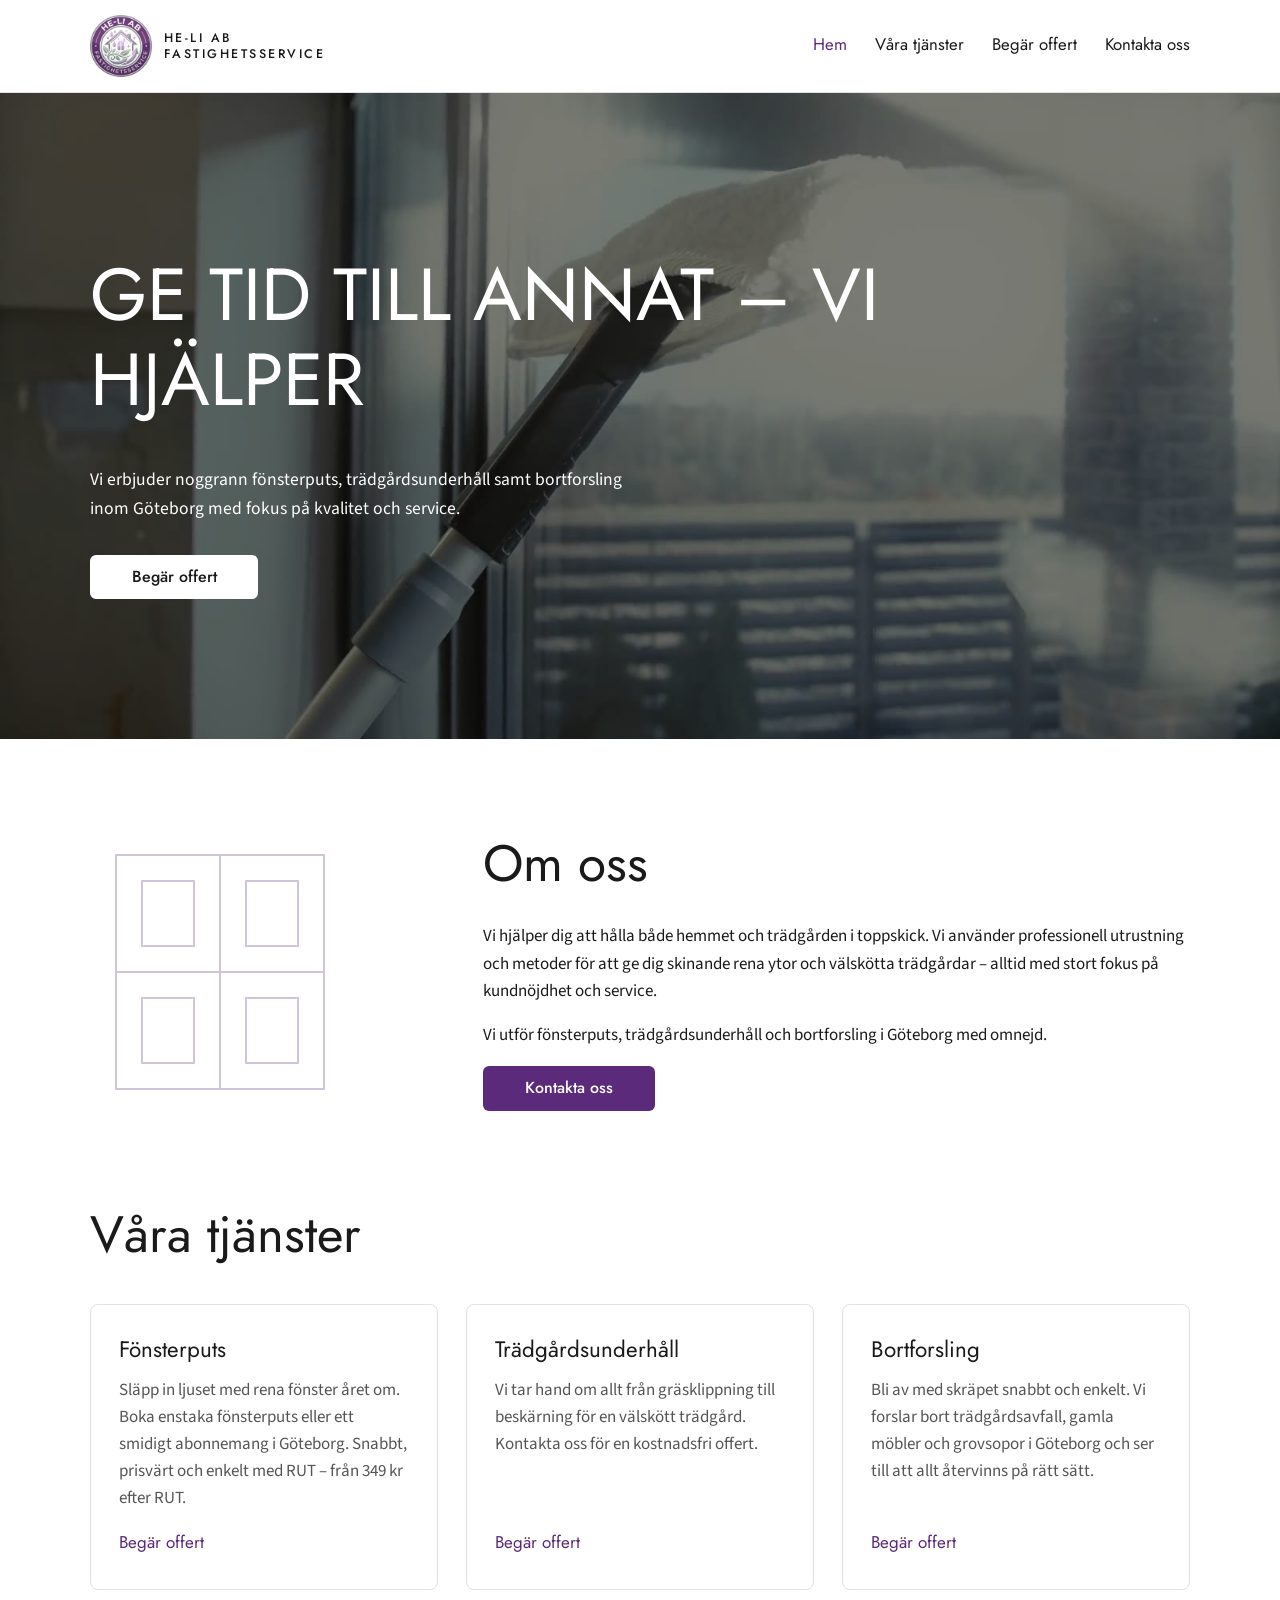
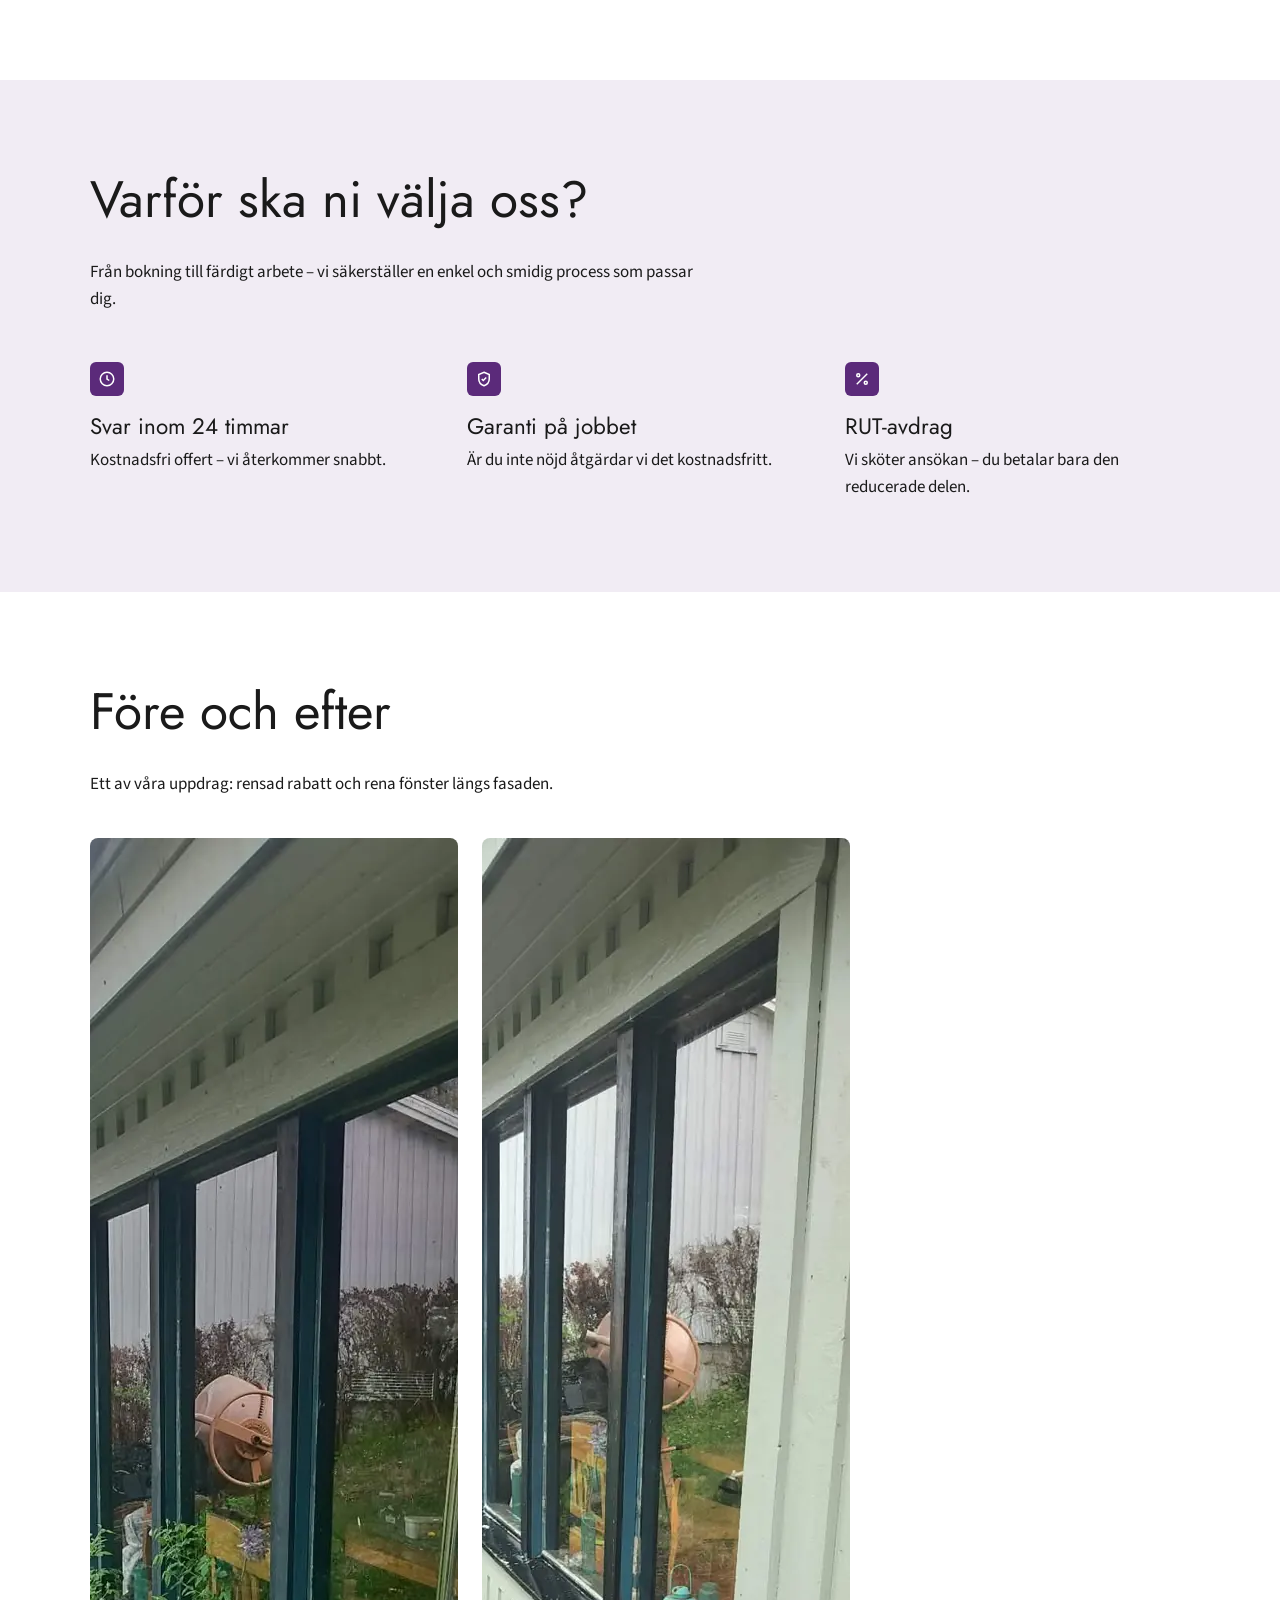
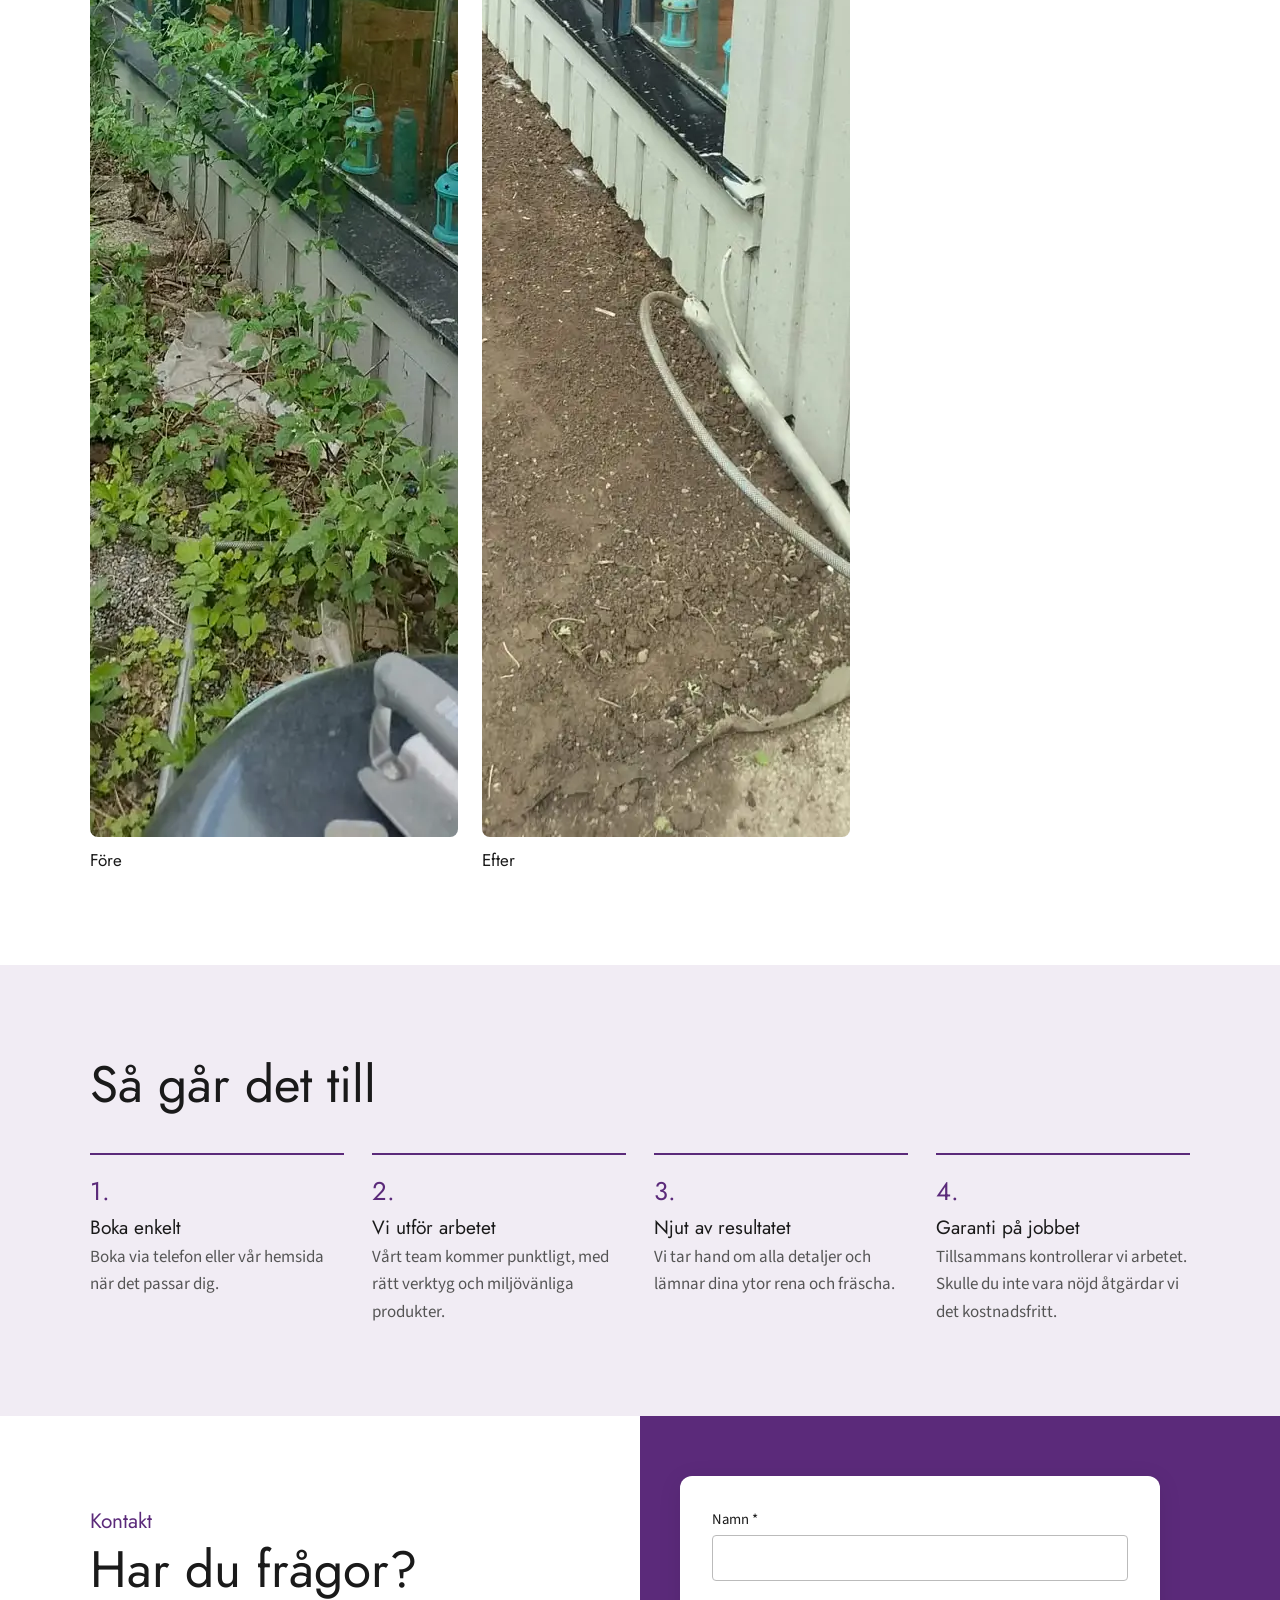
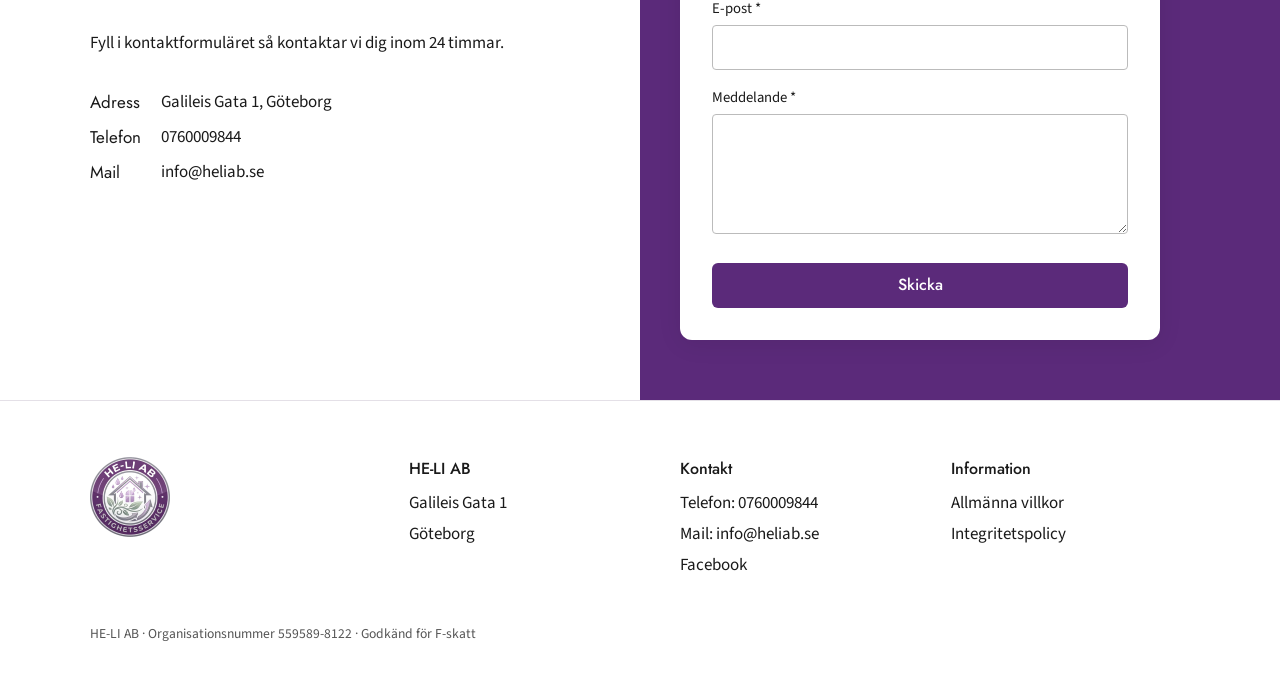
==== commit f3969a75: "Hero-video från Pexels Byter det suddiga fotot i heron mot Pexels-video 6196266 (fönsterputs), kompr" ====
--- a/index.html
+++ b/index.html
@@ -29,6 +29,9 @@
 </header>
 <main>
 <section class="hero">
+  <video class="hero-video" autoplay muted loop playsinline preload="auto" poster="assets/video/hero-poster.jpg" aria-hidden="true">
+    <source src="assets/video/hero.mp4" type="video/mp4">
+  </video>
   <div class="wrap">
     <h1>Ge tid till annat – vi hjälper</h1>
     <p>Vi erbjuder noggrann fönsterputs, trädgårdsunderhåll samt bortforsling inom Göteborg med fokus på kvalitet och service.</p>
--- a/assets/css/style.css
+++ b/assets/css/style.css
@@ -49,10 +49,13 @@
 
 /* Hero */
 .hero {
-  background: linear-gradient(rgba(0,0,0,.5), rgba(0,0,0,.5)), url("../img/efter.webp") center 40% / cover;
-  color: #fff; padding: 140px 0 120px;
+  position: relative; overflow: hidden; isolation: isolate;
+  background: #222 url("../video/hero-poster.jpg") center / cover;
+  color: #fff; padding: 160px 0 140px;
 }
-.hero h1 { max-width: 14ch; }
+.hero-video { position: absolute; inset: 0; width: 100%; height: 100%; object-fit: cover; z-index: -2; }
+.hero::after { content: ""; position: absolute; inset: 0; background: rgba(0,0,0,.45); z-index: -1; }
+.hero h1 { max-width: 20ch; }
 .hero p { max-width: 560px; font-size: 1.1rem; margin-bottom: 2rem; }
 
 /* Intro */
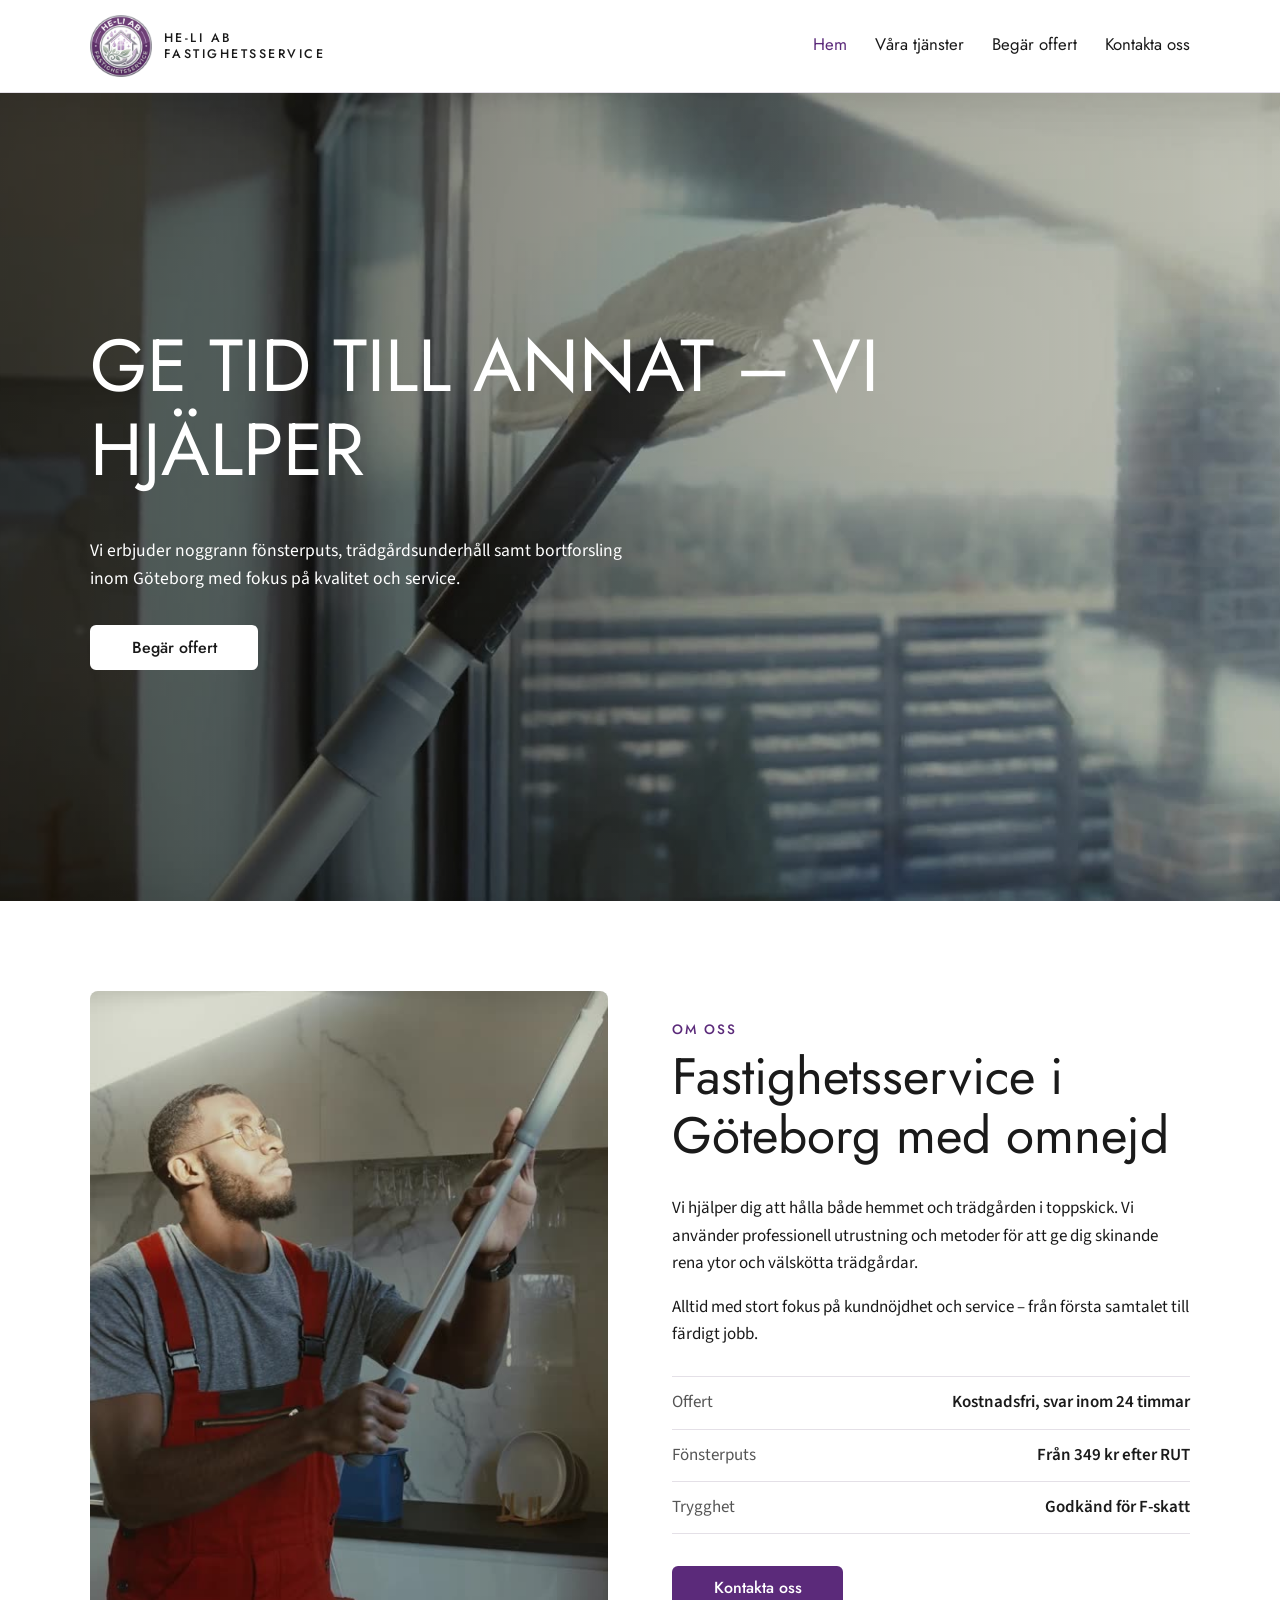
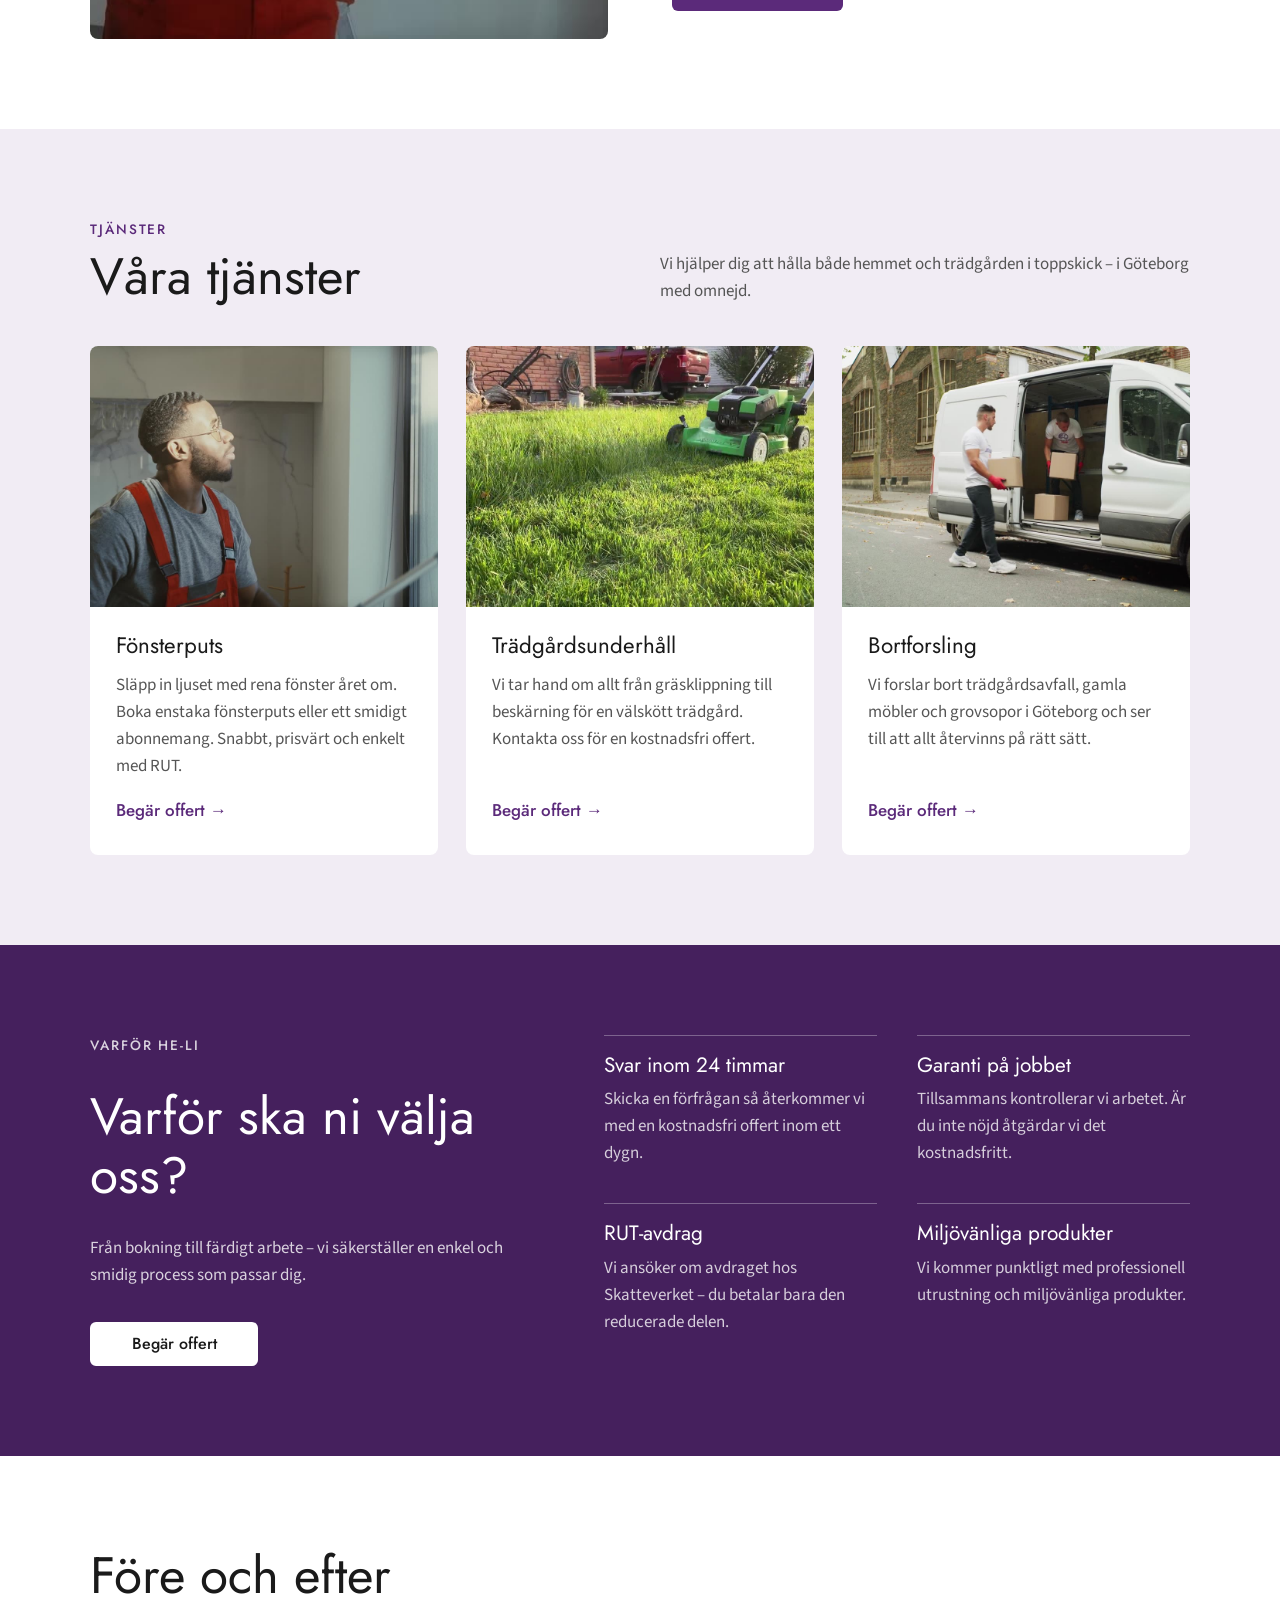
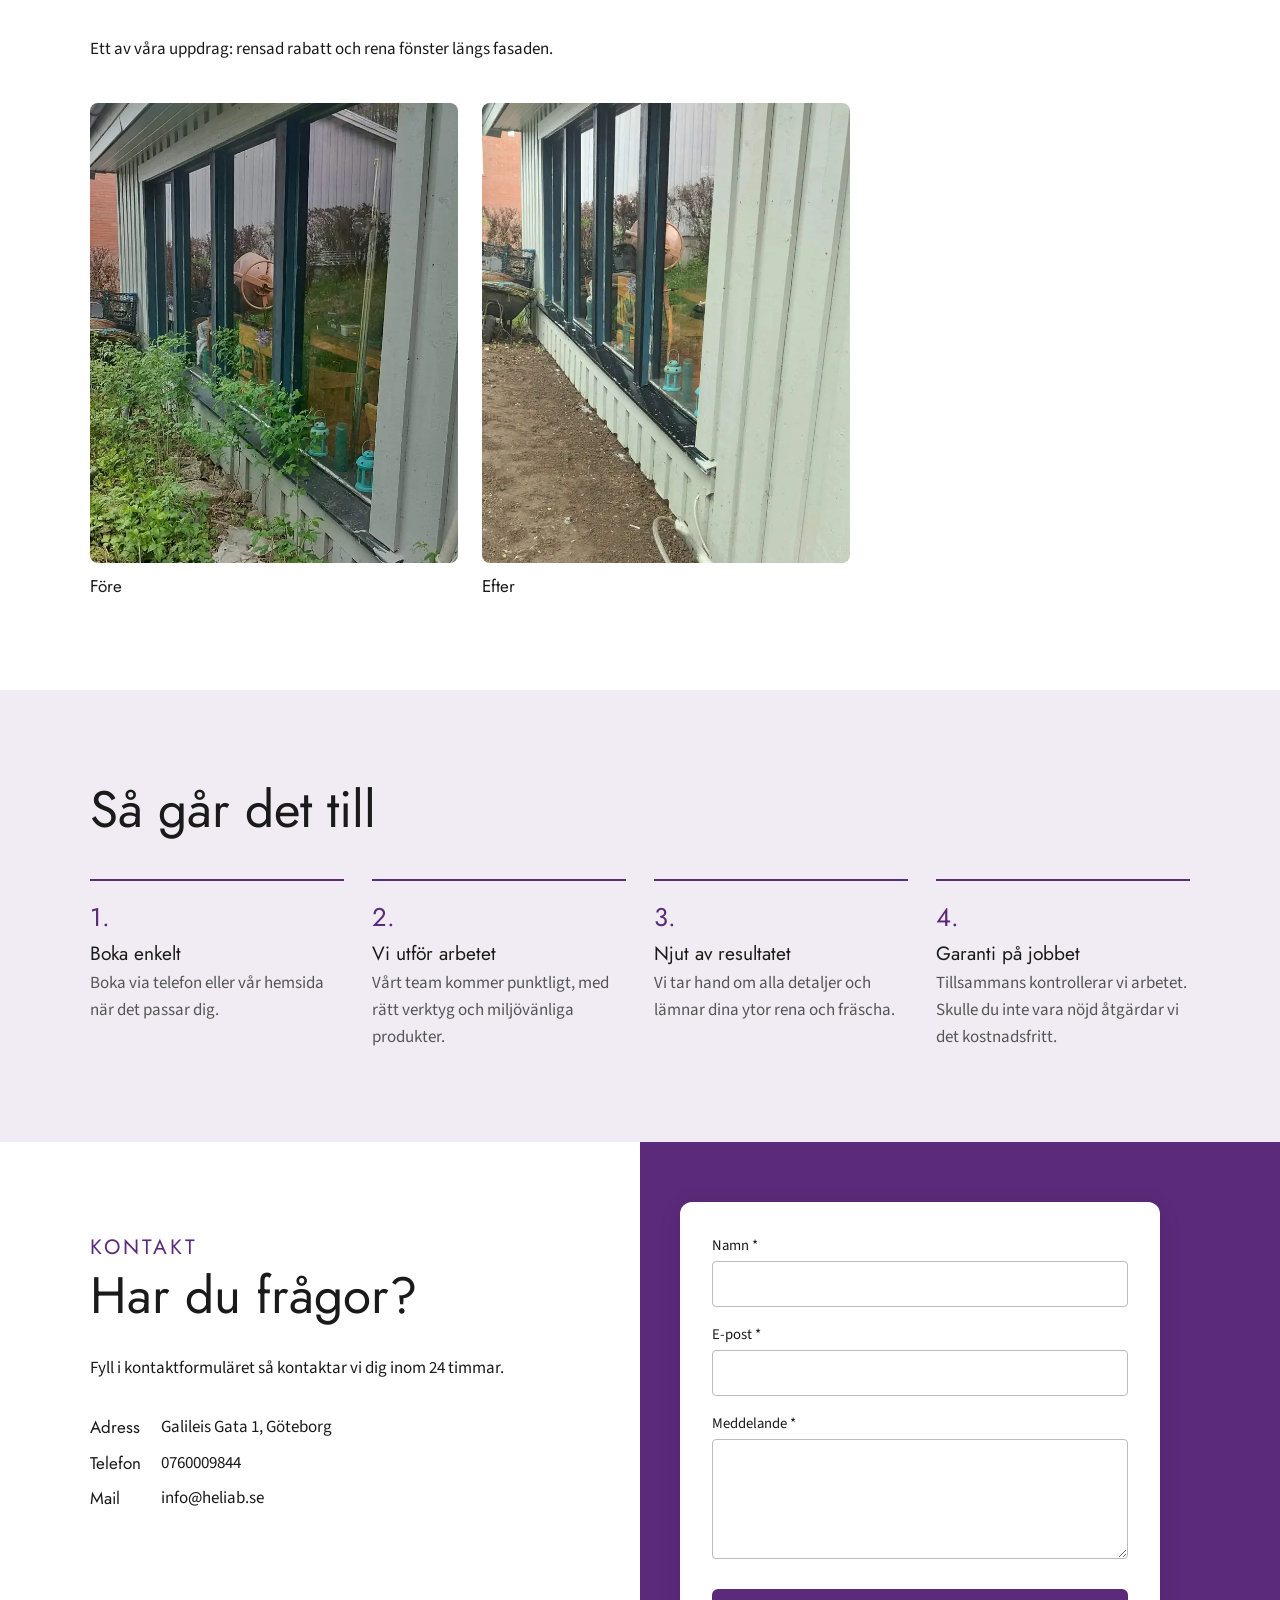
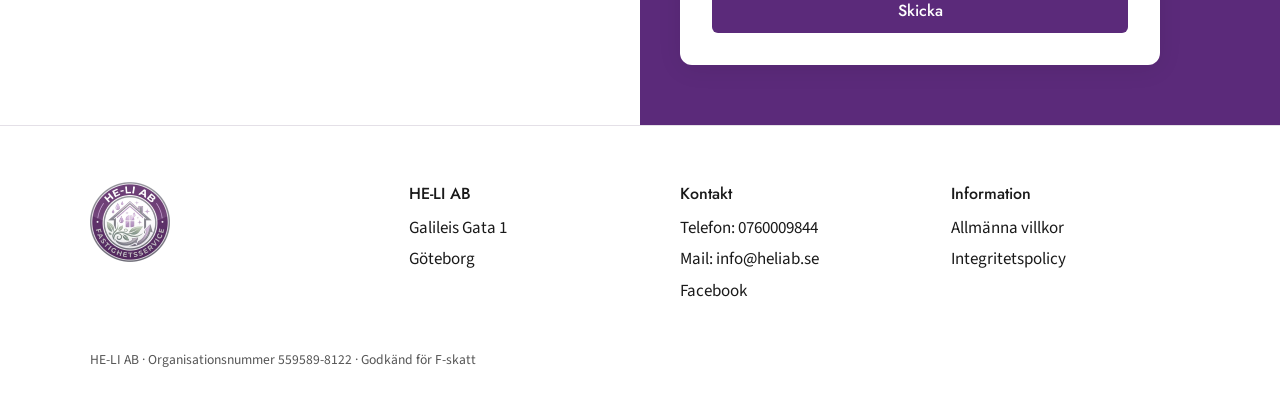
==== commit 61a7bf28: "Fullskärms-hero och nya sektioner Heron fyller nu hela skärmen. Om oss, Våra tjänster och Varför ska" ====
--- a/index.html
+++ b/index.html
@@ -39,65 +39,72 @@
   </div>
 </section>
 
-<section>
-  <div class="wrap intro">
-    <svg viewBox="0 0 200 220" fill="none" stroke="currentColor" stroke-width="1.5" aria-hidden="true">
-      <rect x="20" y="20" width="160" height="180"/><path d="M100 20v180M20 110h160"/>
-      <rect x="40" y="40" width="40" height="50"/><rect x="120" y="40" width="40" height="50"/>
-      <rect x="40" y="130" width="40" height="50"/><rect x="120" y="130" width="40" height="50"/>
-    </svg>
+<section class="about">
+  <div class="wrap about-grid">
+    <figure class="about-img"><img src="assets/img/om-oss.jpg" alt="Fönsterputsare med fönsterskrapa" width="1200" height="675" loading="lazy"></figure>
     <div>
-      <h2>Om oss</h2>
-      <p>Vi hjälper dig att hålla både hemmet och trädgården i toppskick. Vi använder professionell utrustning och metoder för att ge dig skinande rena ytor och välskötta trädgårdar – alltid med stort fokus på kundnöjdhet och service.</p>
-      <p>Vi utför fönsterputs, trädgårdsunderhåll och bortforsling i Göteborg med omnejd.</p>
+      <p class="label">Om oss</p>
+      <h2>Fastighetsservice i Göteborg med omnejd</h2>
+      <p>Vi hjälper dig att hålla både hemmet och trädgården i toppskick. Vi använder professionell utrustning och metoder för att ge dig skinande rena ytor och välskötta trädgårdar.</p>
+      <p>Alltid med stort fokus på kundnöjdhet och service – från första samtalet till färdigt jobb.</p>
+      <ul class="facts">
+        <li><span>Offert</span><b>Kostnadsfri, svar inom 24 timmar</b></li>
+        <li><span>Fönsterputs</span><b>Från 349 kr efter RUT</b></li>
+        <li><span>Trygghet</span><b>Godkänd för F-skatt</b></li>
+      </ul>
       <a class="btn" href="#kontakt">Kontakta oss</a>
     </div>
   </div>
 </section>
 
-<section id="tjanster" style="padding-top:0">
+<section id="tjanster" class="tinted">
   <div class="wrap">
-    <h2>Våra tjänster</h2>
+    <div class="section-head">
+      <div><p class="label">Tjänster</p><h2>Våra tjänster</h2></div>
+      <p>Vi hjälper dig att hålla både hemmet och trädgården i toppskick – i Göteborg med omnejd.</p>
+    </div>
     <div class="services">
       <article class="service">
-        <h3>Fönsterputs</h3>
-        <p>Släpp in ljuset med rena fönster året om. Boka enstaka fönsterputs eller ett smidigt abonnemang i Göteborg. Snabbt, prisvärt och enkelt med RUT – från 349 kr efter RUT.</p>
-        <a href="offert.html">Begär offert</a>
+        <img src="assets/img/tjanst-fonsterputs.jpg" alt="Fönsterputsare med skrapa" width="1200" height="675" loading="lazy">
+        <div class="service-body">
+          <h3>Fönsterputs</h3>
+          <p>Släpp in ljuset med rena fönster året om. Boka enstaka fönsterputs eller ett smidigt abonnemang. Snabbt, prisvärt och enkelt med RUT.</p>
+          <a href="offert.html">Begär offert →</a>
+        </div>
       </article>
       <article class="service">
-        <h3>Trädgårdsunderhåll</h3>
-        <p>Vi tar hand om allt från gräsklippning till beskärning för en välskött trädgård. Kontakta oss för en kostnadsfri offert.</p>
-        <a href="offert.html">Begär offert</a>
+        <img src="assets/img/tjanst-tradgard.jpg" alt="Gräsklippning i trädgård" width="1200" height="675" loading="lazy">
+        <div class="service-body">
+          <h3>Trädgårdsunderhåll</h3>
+          <p>Vi tar hand om allt från gräsklippning till beskärning för en välskött trädgård. Kontakta oss för en kostnadsfri offert.</p>
+          <a href="offert.html">Begär offert →</a>
+        </div>
       </article>
       <article class="service">
-        <h3>Bortforsling</h3>
-        <p>Bli av med skräpet snabbt och enkelt. Vi forslar bort trädgårdsavfall, gamla möbler och grovsopor i Göteborg och ser till att allt återvinns på rätt sätt.</p>
-        <a href="offert.html">Begär offert</a>
+        <img src="assets/img/tjanst-bortforsling.jpg" alt="Bortforsling med skåpbil" width="1200" height="675" loading="lazy">
+        <div class="service-body">
+          <h3>Bortforsling</h3>
+          <p>Vi forslar bort trädgårdsavfall, gamla möbler och grovsopor i Göteborg och ser till att allt återvinns på rätt sätt.</p>
+          <a href="offert.html">Begär offert →</a>
+        </div>
       </article>
     </div>
   </div>
 </section>
 
-<section class="tinted">
-  <div class="wrap">
-    <h2>Varför ska ni välja oss?</h2>
-    <p class="narrow">Från bokning till färdigt arbete – vi säkerställer en enkel och smidig process som passar dig.</p>
-    <div class="features">
-      <div class="feature">
-        <div class="icon"><svg viewBox="0 0 24 24" fill="none" stroke="currentColor" stroke-width="2" aria-hidden="true"><circle cx="12" cy="12" r="9"/><path d="M12 7v5l3 2"/></svg></div>
-        <h3>Svar inom 24 timmar</h3>
-        <p>Kostnadsfri offert – vi återkommer snabbt.</p>
-      </div>
-      <div class="feature">
-        <div class="icon"><svg viewBox="0 0 24 24" fill="none" stroke="currentColor" stroke-width="2" aria-hidden="true"><path d="M12 3l7 3v6c0 4.5-3 7.5-7 9-4-1.5-7-4.5-7-9V6z"/><path d="m9 12 2 2 4-4"/></svg></div>
-        <h3>Garanti på jobbet</h3>
-        <p>Är du inte nöjd åtgärdar vi det kostnadsfritt.</p>
-      </div>
-      <div class="feature">
-        <div class="icon"><svg viewBox="0 0 24 24" fill="none" stroke="currentColor" stroke-width="2" aria-hidden="true"><path d="M5 19 19 5"/><circle cx="7" cy="7" r="2"/><circle cx="17" cy="17" r="2"/></svg></div>
-        <h3>RUT-avdrag</h3>
-        <p>Vi sköter ansökan – du betalar bara den reducerade delen.</p>
-      </div>
+<section class="why">
+  <div class="wrap why-grid">
+    <div>
+      <p class="label">Varför HE-LI</p>
+      <h2>Varför ska ni välja oss?</h2>
+      <p>Från bokning till färdigt arbete – vi säkerställer en enkel och smidig process som passar dig.</p>
+      <a class="btn white" href="offert.html">Begär offert</a>
+    </div>
+    <div class="why-list">
+      <div><h3>Svar inom 24 timmar</h3><p>Skicka en förfrågan så återkommer vi med en kostnadsfri offert inom ett dygn.</p></div>
+      <div><h3>Garanti på jobbet</h3><p>Tillsammans kontrollerar vi arbetet. Är du inte nöjd åtgärdar vi det kostnadsfritt.</p></div>
+      <div><h3>RUT-avdrag</h3><p>Vi ansöker om avdraget hos Skatteverket – du betalar bara den reducerade delen.</p></div>
+      <div><h3>Miljövänliga produkter</h3><p>Vi kommer punktligt med professionell utrustning och miljövänliga produkter.</p></div>
     </div>
   </div>
 </section>
--- a/assets/css/style.css
+++ b/assets/css/style.css
@@ -51,38 +51,51 @@
 .hero {
   position: relative; overflow: hidden; isolation: isolate;
   background: #222 url("../video/hero-poster.jpg") center / cover;
-  color: #fff; padding: 160px 0 140px;
+  color: #fff; min-height: calc(100svh - 92px); display: flex; align-items: center; padding: 80px 0;
 }
 .hero-video { position: absolute; inset: 0; width: 100%; height: 100%; object-fit: cover; z-index: -2; }
-.hero::after { content: ""; position: absolute; inset: 0; background: rgba(0,0,0,.45); z-index: -1; }
+.hero::after { content: ""; position: absolute; inset: 0; background: linear-gradient(90deg, rgba(0,0,0,.55) 0%, rgba(0,0,0,.25) 60%, rgba(0,0,0,.1) 100%); z-index: -1; }
 .hero h1 { max-width: 20ch; }
 .hero p { max-width: 560px; font-size: 1.1rem; margin-bottom: 2rem; }
 
-/* Intro */
-.intro { display: grid; grid-template-columns: 1fr 2fr; gap: 40px; align-items: center; }
-.intro svg { width: 100%; max-width: 260px; height: auto; color: #cfc4d8; }
+/* Om oss */
+.label { color: var(--brand); font: 500 .85rem var(--head); letter-spacing: .14em; text-transform: uppercase; margin-bottom: .6em; }
+.about-grid { display: grid; grid-template-columns: 1fr 1fr; gap: 64px; align-items: center; }
+.about-img { margin: 0; }
+.about-img img { width: 100%; height: auto; aspect-ratio: 4 / 5; object-fit: cover; object-position: 62% center; border-radius: 8px; }
+.facts { list-style: none; margin: 28px 0 32px; padding: 0; border-top: 1px solid var(--line); }
+.facts li { display: flex; justify-content: space-between; gap: 16px; padding: 12px 0; border-bottom: 1px solid var(--line); }
+.facts span { color: var(--muted); }
+.facts b { font-weight: 600; text-align: right; }
 
 /* Tjänster */
-.services { display: grid; grid-template-columns: repeat(3, 1fr); gap: 28px; margin-top: 40px; }
-.service { border: 1px solid var(--line); border-radius: 8px; padding: 32px 28px; display: flex; flex-direction: column; }
-.service p { color: var(--muted); flex: 1; }
-.service a { color: var(--brand); font-family: var(--head); text-decoration: none; }
-.service a:hover { text-decoration: underline; }
-.service ul { margin: 0 0 1.2em; padding-left: 1.1em; color: var(--muted); }
+.section-head { display: grid; grid-template-columns: 1fr 1fr; gap: 40px; align-items: end; margin-bottom: 40px; }
+.section-head h2 { margin: 0; }
+.section-head > p { margin: 0; color: var(--muted); }
+.services { display: grid; grid-template-columns: repeat(3, 1fr); gap: 28px; }
+.service { background: #fff; border-radius: 8px; overflow: hidden; display: flex; flex-direction: column; }
+.service img { width: 100%; height: auto; aspect-ratio: 4 / 3; object-fit: cover; }
+.service-body { padding: 26px 26px 30px; display: flex; flex-direction: column; flex: 1; }
+.service-body p { color: var(--muted); flex: 1; }
+.service-body a { color: var(--brand); font-family: var(--head); font-weight: 500; text-decoration: none; }
+.service-body a:hover { text-decoration: underline; }
 
 /* Varför oss */
 .tinted { background: var(--tint); }
-.features { display: grid; grid-template-columns: repeat(3, 1fr); gap: 32px; margin-top: 48px; }
-.icon { width: 34px; height: 34px; border-radius: 6px; background: var(--brand); color: #fff; display: grid; place-items: center; margin-bottom: 18px; }
-.icon svg { width: 18px; height: 18px; }
-.feature h3 { margin-bottom: .35em; }
-.feature p { margin: 0; }
+.why { background: var(--brand-dark); color: #fff; }
+.why .label { color: #d9c6e6; }
+.why-grid { display: grid; grid-template-columns: 1fr 1.3fr; gap: 64px; align-items: start; }
+.why-grid > div:first-child p { color: rgba(255,255,255,.8); margin-bottom: 2rem; }
+.why-list { display: grid; grid-template-columns: 1fr 1fr; gap: 36px 40px; }
+.why-list div { border-top: 1px solid rgba(255,255,255,.3); padding-top: 18px; }
+.why-list h3 { font-size: 1.3rem; margin-bottom: .4em; }
+.why-list p { margin: 0; color: rgba(255,255,255,.78); }
 .narrow { max-width: 620px; }
 
 /* Före / efter */
 .ba { display: grid; grid-template-columns: 1fr 1fr; gap: 24px; margin-top: 40px; max-width: 760px; }
 .ba figure { margin: 0; }
-.ba img { width: 100%; aspect-ratio: 4 / 5; object-fit: cover; object-position: 50% 35%; border-radius: 8px; }
+.ba img { width: 100%; height: auto; aspect-ratio: 4 / 5; object-fit: cover; object-position: 50% 35%; border-radius: 8px; }
 .ba figcaption { font-family: var(--head); margin-top: 10px; }
 
 /* Så går det till */
@@ -157,14 +170,15 @@
   }
   .menu.open { display: flex; }
   .menu a { display: block; padding: 10px 0; }
-  .hero { padding: 90px 0 80px; }
-  .intro, .services, .features, .contact, .offer, .footer-grid { grid-template-columns: 1fr; }
-  .intro svg { display: none; }
+  .hero { padding: 60px 0; }
+  .about-grid, .section-head, .services, .why-grid, .contact, .offer, .footer-grid { grid-template-columns: 1fr; }
+  .about-grid, .why-grid { gap: 36px; }
+  .about-img img { aspect-ratio: 4 / 3; }
   .steps { grid-template-columns: 1fr 1fr; }
   .contact-info { padding: 64px 20px 40px; }
   .contact-panel { padding: 40px 20px; }
 }
 @media (max-width: 520px) {
-  .ba, .steps, .row2 { grid-template-columns: 1fr; }
+  .ba, .steps, .row2, .why-list { grid-template-columns: 1fr; }
   .brand span { display: none; }
 }
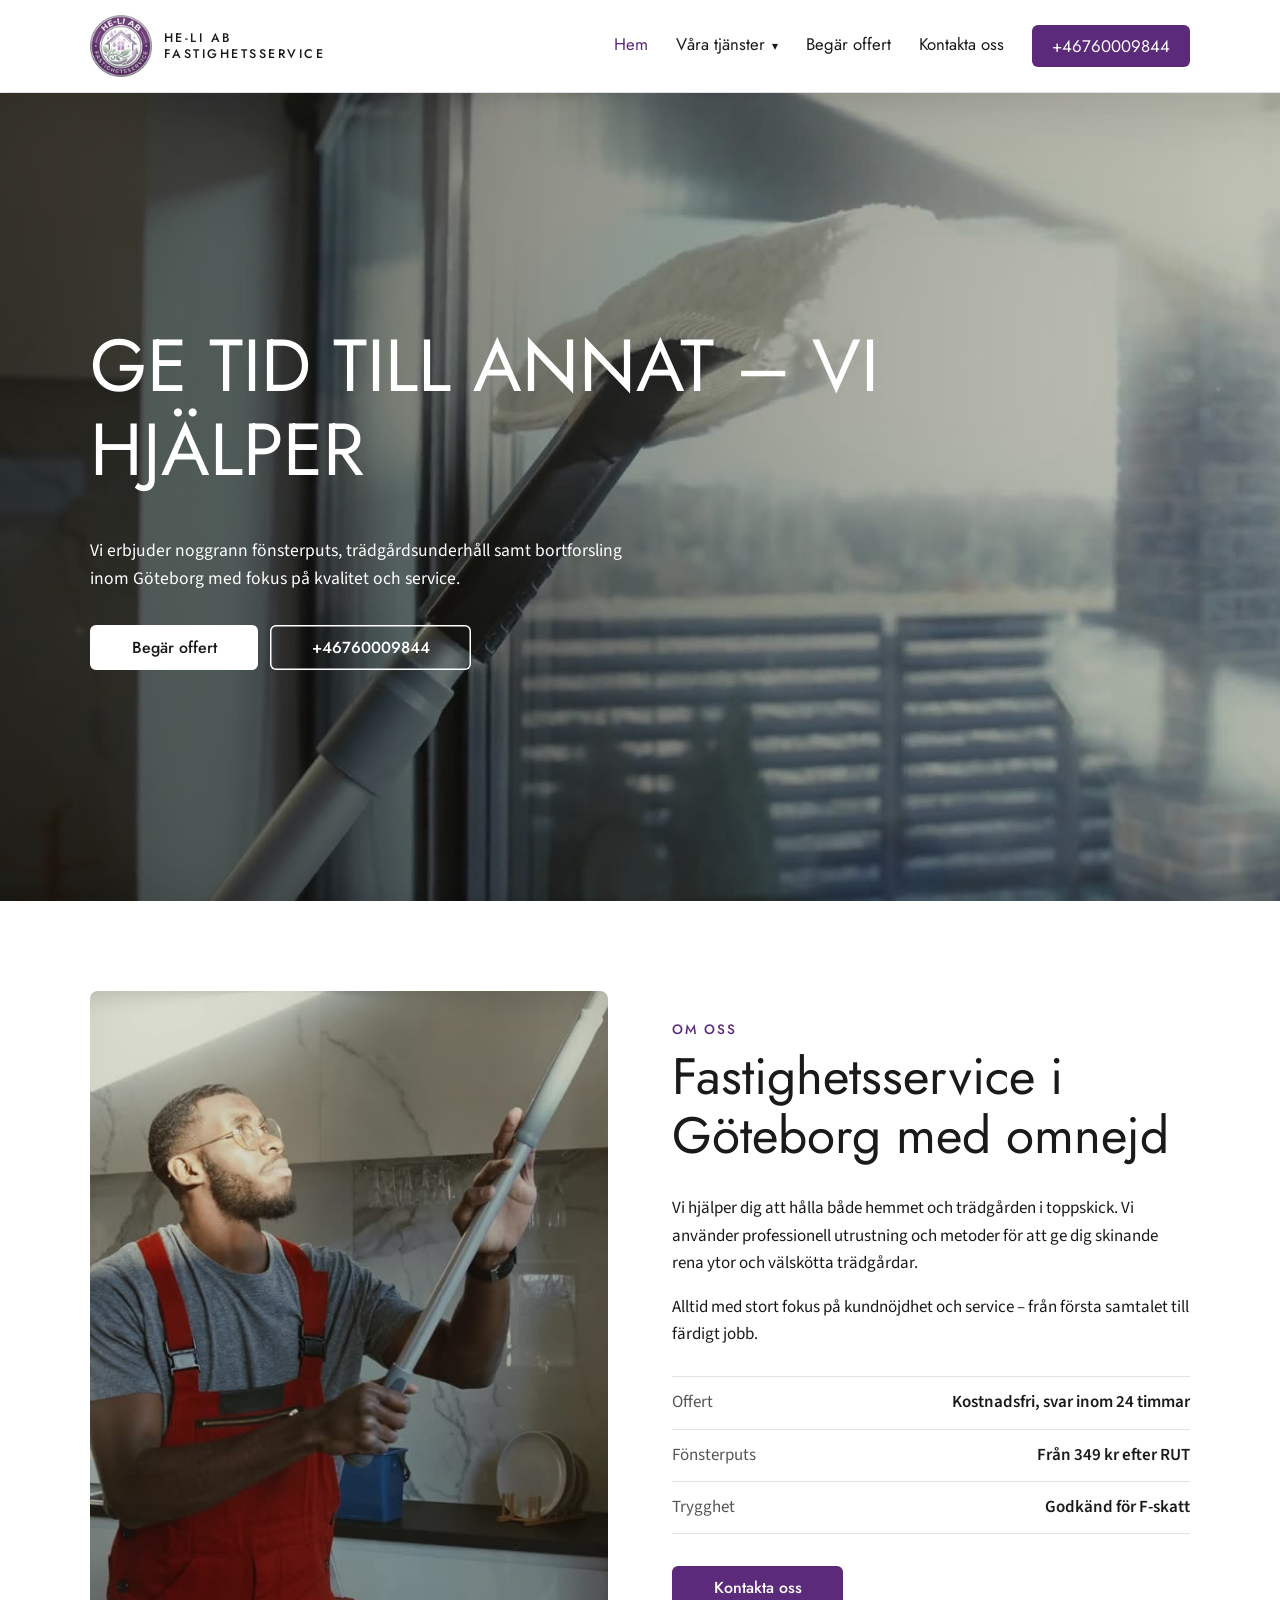
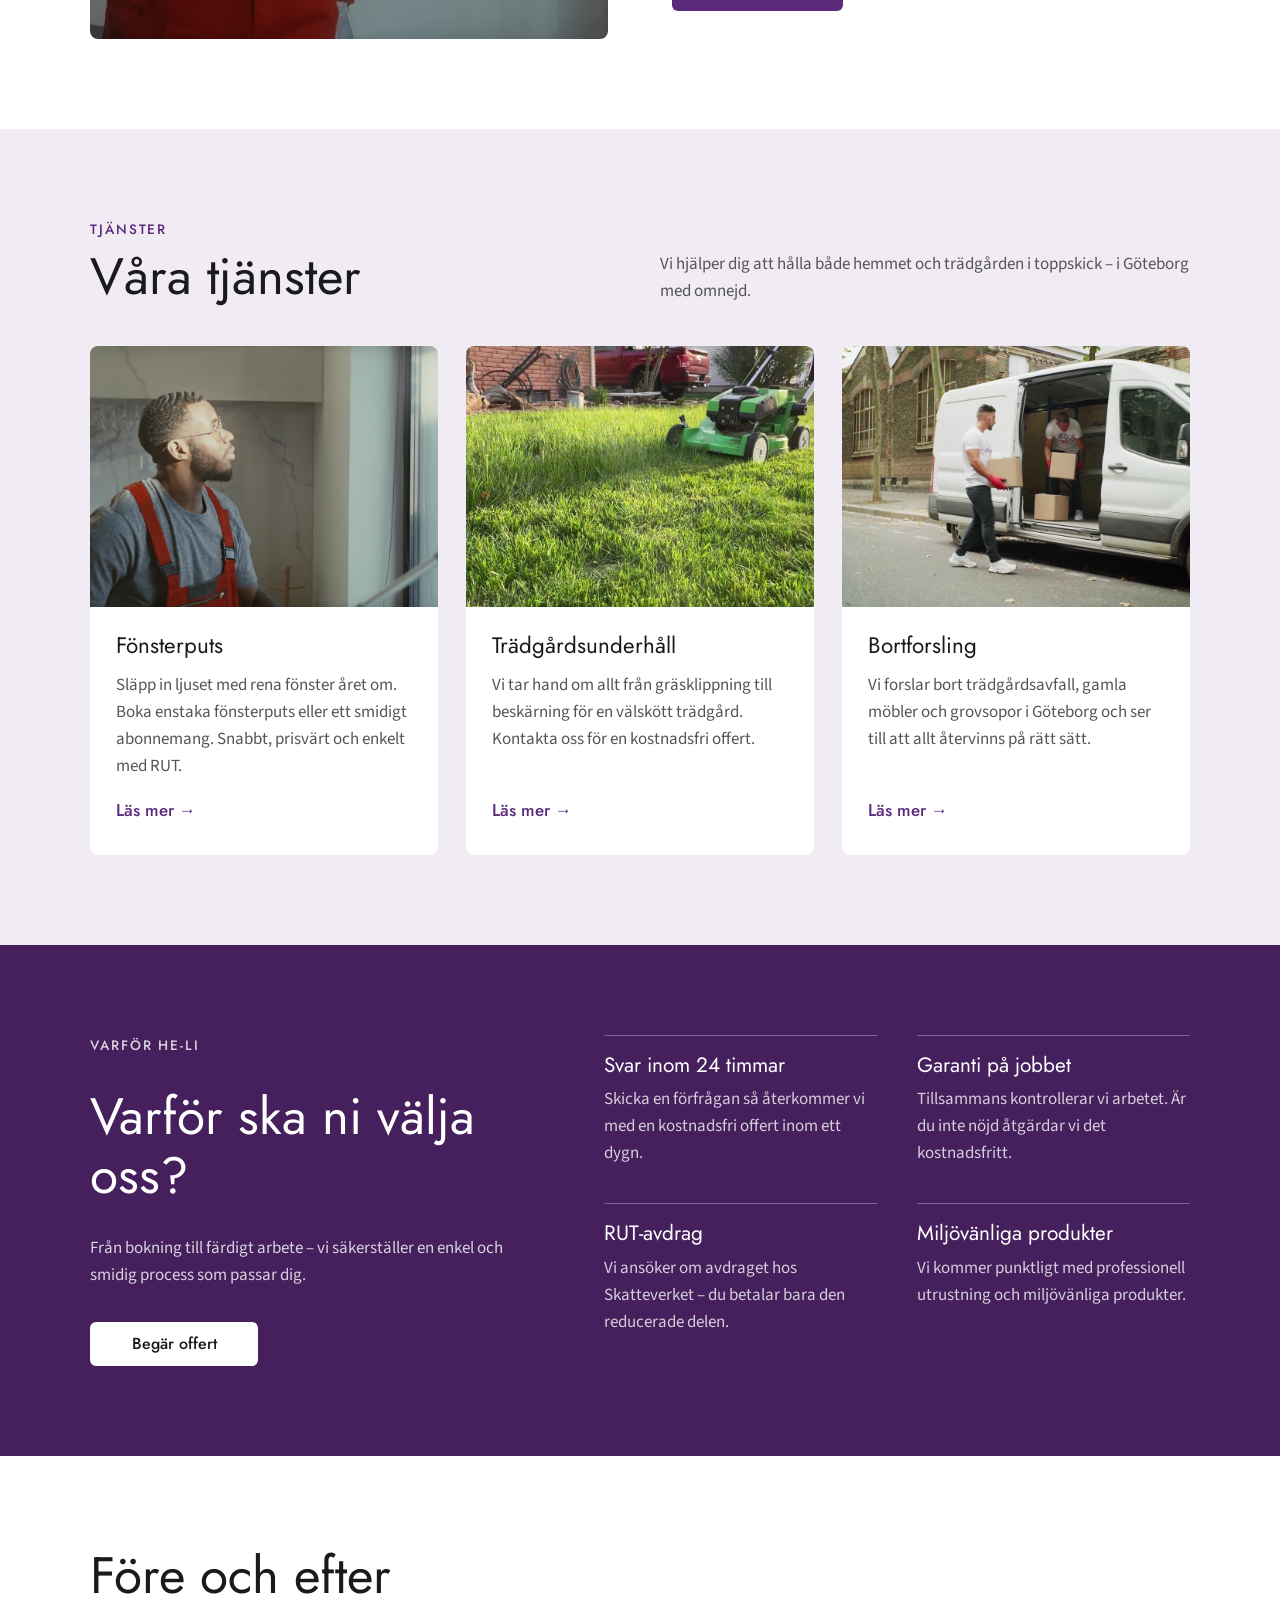
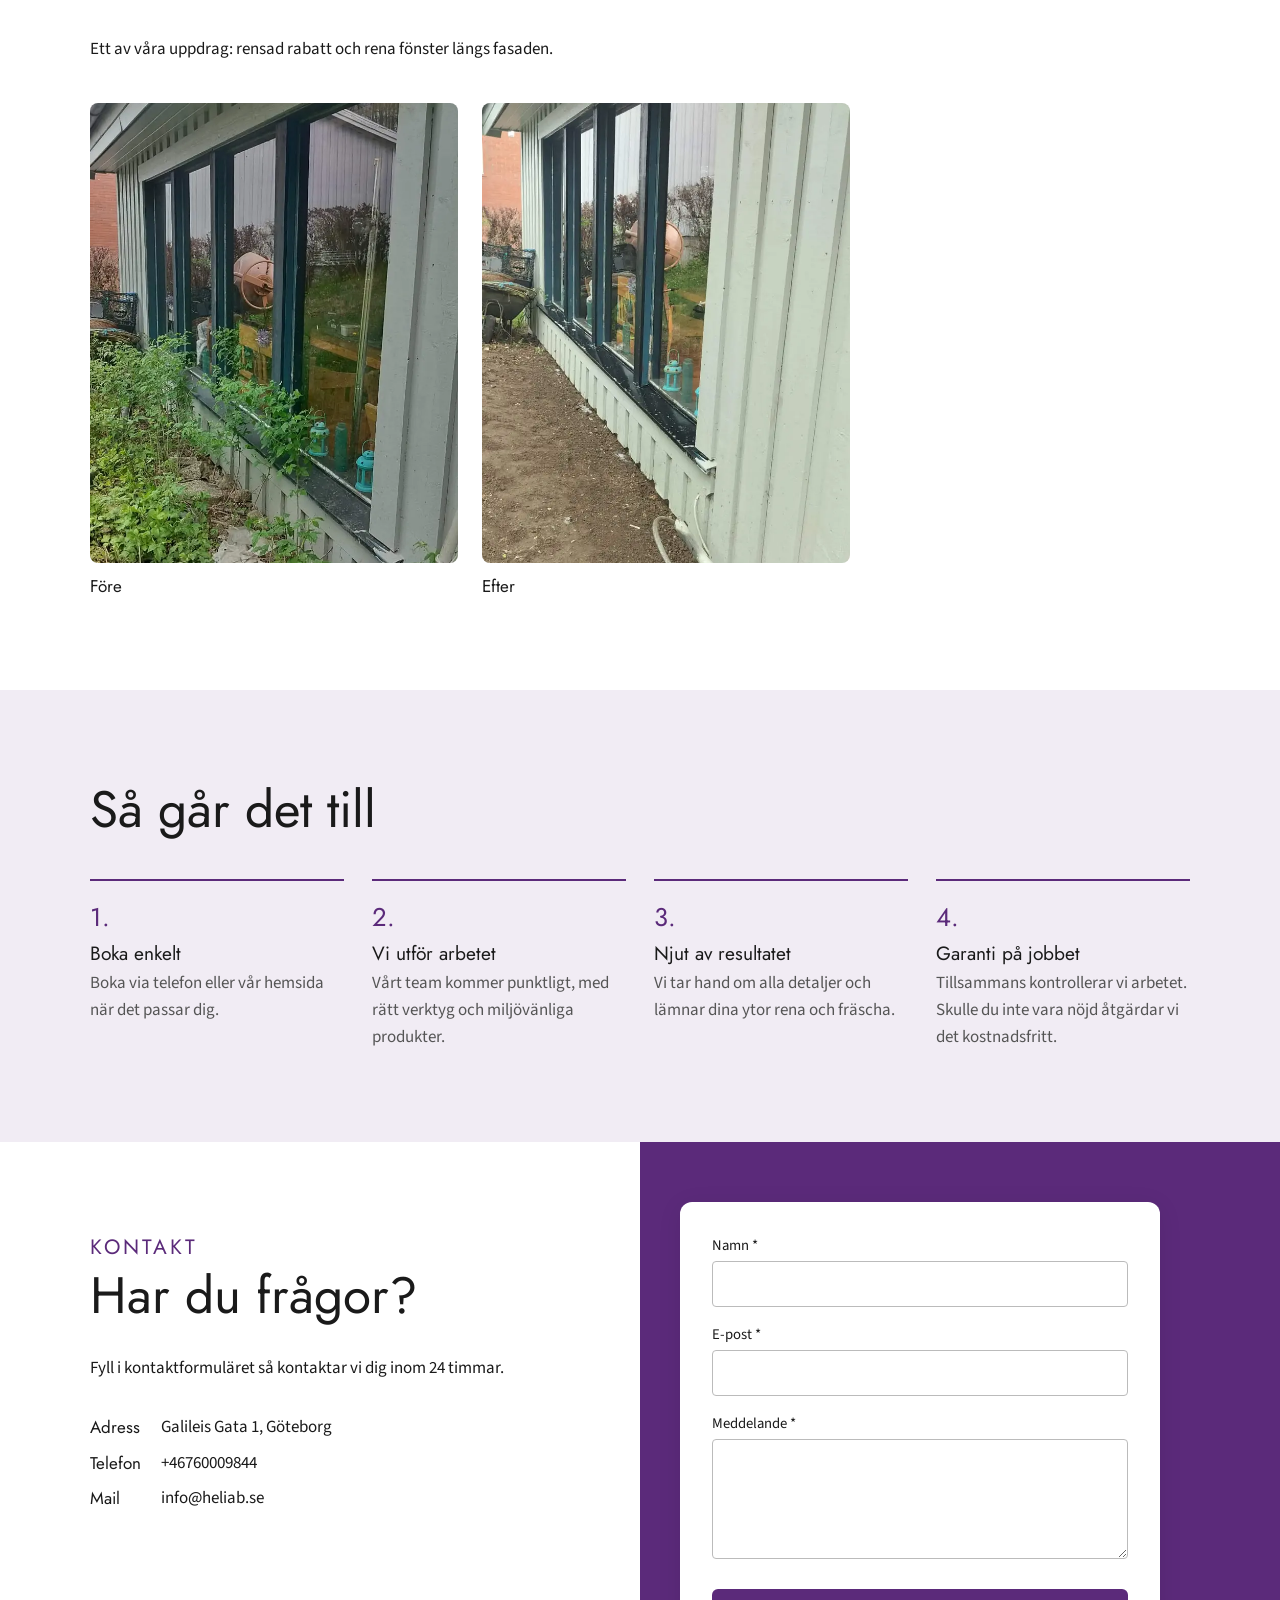
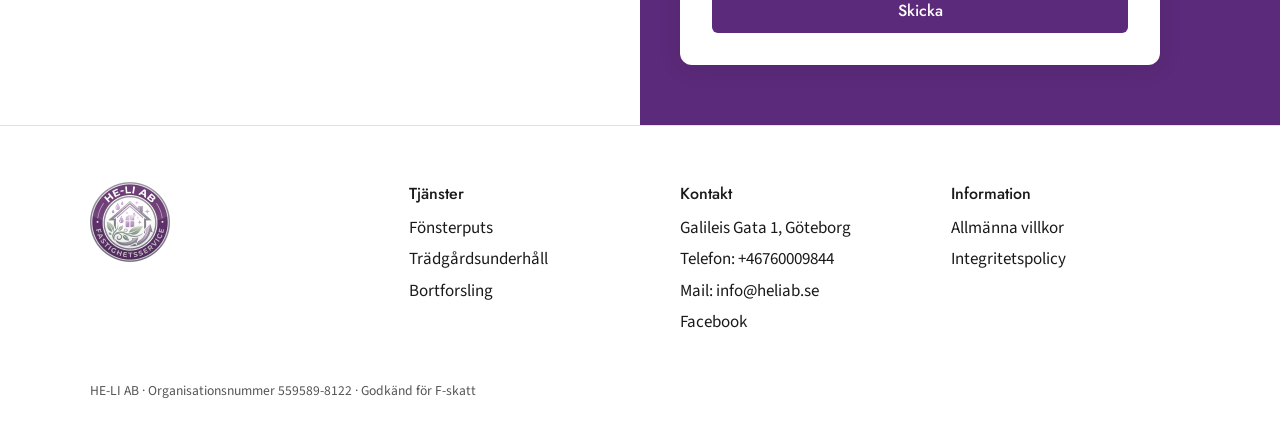
==== commit 15f27a41: "Telefonknapp, tjänste-dropdown och tjänstesidor - Telefonknapp +46760009844 i menyn och i heron bred" ====
--- a/index.html
+++ b/index.html
@@ -21,9 +21,17 @@
     <button class="burger" aria-label="Meny" aria-expanded="false" aria-controls="menu"><span></span><span></span><span></span></button>
     <ul class="menu" id="menu">
       <li><a href="index.html" class="active">Hem</a></li>
-      <li><a href="index.html#tjanster">Våra tjänster</a></li>
+      <li class="has-sub">
+        <a href="index.html#tjanster" aria-haspopup="true">Våra tjänster <span class="caret" aria-hidden="true">▾</span></a>
+        <ul class="submenu">
+          <li><a href="fonsterputs.html">Fönsterputs</a></li>
+          <li><a href="tradgardsunderhall.html">Trädgårdsunderhåll</a></li>
+          <li><a href="bortforsling.html">Bortforsling</a></li>
+        </ul>
+      </li>
       <li><a href="offert.html">Begär offert</a></li>
       <li><a href="index.html#kontakt">Kontakta oss</a></li>
+      <li><a class="btn phone-btn" href="tel:+46760009844">+46760009844</a></li>
     </ul>
   </nav>
 </header>
@@ -35,7 +43,10 @@
   <div class="wrap">
     <h1>Ge tid till annat – vi hjälper</h1>
     <p>Vi erbjuder noggrann fönsterputs, trädgårdsunderhåll samt bortforsling inom Göteborg med fokus på kvalitet och service.</p>
-    <a class="btn white" href="offert.html">Begär offert</a>
+    <div class="hero-buttons">
+      <a class="btn white" href="offert.html">Begär offert</a>
+      <a class="btn outline" href="tel:+46760009844">+46760009844</a>
+    </div>
   </div>
 </section>
 
@@ -64,30 +75,30 @@
       <p>Vi hjälper dig att hålla både hemmet och trädgården i toppskick – i Göteborg med omnejd.</p>
     </div>
     <div class="services">
-      <article class="service">
+      <a class="service" href="fonsterputs.html">
         <img src="assets/img/tjanst-fonsterputs.jpg" alt="Fönsterputsare med skrapa" width="1200" height="675" loading="lazy">
         <div class="service-body">
           <h3>Fönsterputs</h3>
           <p>Släpp in ljuset med rena fönster året om. Boka enstaka fönsterputs eller ett smidigt abonnemang. Snabbt, prisvärt och enkelt med RUT.</p>
-          <a href="offert.html">Begär offert →</a>
+          <span class="more">Läs mer →</span>
         </div>
-      </article>
-      <article class="service">
+      </a>
+      <a class="service" href="tradgardsunderhall.html">
         <img src="assets/img/tjanst-tradgard.jpg" alt="Gräsklippning i trädgård" width="1200" height="675" loading="lazy">
         <div class="service-body">
           <h3>Trädgårdsunderhåll</h3>
           <p>Vi tar hand om allt från gräsklippning till beskärning för en välskött trädgård. Kontakta oss för en kostnadsfri offert.</p>
-          <a href="offert.html">Begär offert →</a>
+          <span class="more">Läs mer →</span>
         </div>
-      </article>
-      <article class="service">
+      </a>
+      <a class="service" href="bortforsling.html">
         <img src="assets/img/tjanst-bortforsling.jpg" alt="Bortforsling med skåpbil" width="1200" height="675" loading="lazy">
         <div class="service-body">
           <h3>Bortforsling</h3>
           <p>Vi forslar bort trädgårdsavfall, gamla möbler och grovsopor i Göteborg och ser till att allt återvinns på rätt sätt.</p>
-          <a href="offert.html">Begär offert →</a>
+          <span class="more">Läs mer →</span>
         </div>
-      </article>
+      </a>
     </div>
   </div>
 </section>
@@ -139,7 +150,7 @@
     <p>Fyll i kontaktformuläret så kontaktar vi dig inom 24 timmar.</p>
     <dl>
       <dt>Adress</dt><dd>Galileis Gata 1, Göteborg</dd>
-      <dt>Telefon</dt><dd><a href="tel:0760009844">0760009844</a></dd>
+      <dt>Telefon</dt><dd><a href="tel:+46760009844">+46760009844</a></dd>
       <dt>Mail</dt><dd><a href="mailto:info@heliab.se">info@heliab.se</a></dd>
     </dl>
   </div>
@@ -159,13 +170,18 @@
     <div class="footer-grid">
       <div><img class="footer-logo" src="assets/img/logo-sm.webp" alt="HE-LI AB" width="80" height="80" loading="lazy"></div>
       <div>
-        <h4>HE-LI AB</h4>
-        <ul><li>Galileis Gata 1</li><li>Göteborg</li></ul>
+        <h4>Tjänster</h4>
+        <ul>
+          <li><a href="fonsterputs.html">Fönsterputs</a></li>
+          <li><a href="tradgardsunderhall.html">Trädgårdsunderhåll</a></li>
+          <li><a href="bortforsling.html">Bortforsling</a></li>
+        </ul>
       </div>
       <div>
         <h4>Kontakt</h4>
         <ul>
-          <li>Telefon: <a href="tel:0760009844">0760009844</a></li>
+          <li>Galileis Gata 1, Göteborg</li>
+          <li>Telefon: <a href="tel:+46760009844">+46760009844</a></li>
           <li>Mail: <a href="mailto:info@heliab.se">info@heliab.se</a></li>
           <li><a href="https://www.facebook.com/profile.php?id=61590988676918" target="_blank" rel="noopener">Facebook</a></li>
         </ul>
--- a/assets/css/style.css
+++ b/assets/css/style.css
@@ -182,3 +182,79 @@
   .ba, .steps, .row2, .why-list { grid-template-columns: 1fr; }
   .brand span { display: none; }
 }
+
+/* Telefonknapp, dropdown */
+.menu { align-items: center; }
+.menu .phone-btn { padding: .55em 1.2em; color: #fff; }
+.menu .phone-btn:hover { color: #fff; }
+.has-sub { position: relative; }
+.caret { font-size: .7em; margin-left: 2px; }
+.submenu {
+  display: none; position: absolute; top: 100%; left: -16px; min-width: 220px;
+  list-style: none; margin: 0; padding: 8px 0; background: #fff;
+  border: 1px solid var(--line); border-radius: 8px; box-shadow: 0 8px 24px rgba(0,0,0,.08);
+}
+.has-sub::after { content: ""; position: absolute; left: 0; right: 0; top: 100%; height: 12px; }
+.submenu { margin-top: 12px; }
+.has-sub:hover .submenu, .has-sub:focus-within .submenu { display: block; }
+.submenu a { display: block; padding: 8px 16px; }
+.submenu a:hover { background: var(--tint); }
+
+/* Hero-knappar */
+.hero-buttons { display: flex; flex-wrap: wrap; gap: 12px; }
+.btn.outline { background: transparent; color: #fff; box-shadow: inset 0 0 0 1.5px #fff; }
+.btn.outline:hover { background: rgba(255,255,255,.12); }
+.btn.outline-dark { background: transparent; color: var(--brand); box-shadow: inset 0 0 0 1.5px var(--brand); }
+.btn.outline-dark:hover { background: var(--tint); }
+
+/* Klickbara tjänstekort */
+a.service { text-decoration: none; color: inherit; transition: box-shadow .2s; }
+a.service:hover { box-shadow: 0 6px 24px rgba(0,0,0,.1); }
+a.service:hover h3 { color: var(--brand); }
+.service .more { color: var(--brand); font-family: var(--head); font-weight: 500; }
+
+/* Tjänstesidor */
+.svc-hero { position: relative; isolation: isolate; background-size: cover; background-position: center; color: #fff; padding: 110px 0 90px; }
+.svc-hero::after { content: ""; position: absolute; inset: 0; background: linear-gradient(90deg, rgba(0,0,0,.65), rgba(0,0,0,.25)); z-index: -1; }
+.svc-hero h1 { font-size: clamp(2.4rem, 5vw, 3.8rem); }
+.svc-hero p { max-width: 600px; font-size: 1.1rem; margin-bottom: 2rem; }
+.crumbs { font-size: .9rem !important; opacity: .85; margin-bottom: 1rem !important; }
+.crumbs a { text-decoration: none; }
+.crumbs a:hover { text-decoration: underline; }
+.svc-grid { display: grid; grid-template-columns: 1.6fr 1fr; gap: 64px; align-items: start; }
+.svc-block { margin-bottom: 56px; }
+.svc-block h2 { font-size: clamp(1.6rem, 3vw, 2.2rem); }
+.svc-lists { display: grid; grid-template-columns: repeat(auto-fit, minmax(180px, 1fr)); gap: 28px; margin-bottom: 56px; }
+.svc-list h3 { font-size: 1.15rem; margin-bottom: .6em; }
+.svc-list ul { list-style: none; margin: 0; padding: 0; border-top: 1px solid var(--line); }
+.svc-list li { padding: 9px 0; border-bottom: 1px solid var(--line); }
+.steps-col { grid-template-columns: 1fr 1fr; margin-top: 24px; }
+.svc-aside { position: sticky; top: 116px; display: grid; gap: 20px; }
+.svc-card { background: var(--tint); border-radius: 8px; padding: 28px; }
+.svc-card .btn { display: block; text-align: center; margin-top: 10px; }
+.svc-price { font: 400 2.2rem/1.1 var(--head); color: var(--brand); margin: 0; }
+.svc-price-note { color: var(--muted); margin: 4px 0 18px; }
+.svc-others { list-style: none; margin: 0; padding: 0; }
+.svc-others li { border-bottom: 1px solid #ddd3e3; }
+.svc-others a { display: block; padding: 10px 0; text-decoration: none; font-family: var(--head); }
+.svc-others a:hover { color: var(--brand); }
+
+@media (max-width: 1020px) {
+  .menu { gap: 20px; }
+}
+@media (max-width: 860px) {
+  .menu { align-items: stretch; }
+  .submenu { display: block; position: static; border: 0; box-shadow: none; padding: 0 0 6px 14px; margin: 0; min-width: 0; }
+  .has-sub::after, .caret { display: none; }
+  .submenu a { padding: 8px 0; }
+  .menu .phone-btn { display: block; text-align: center; margin-top: 10px; }
+  .svc-grid { grid-template-columns: 1fr; gap: 24px; }
+  .svc-aside { position: static; }
+  .svc-hero { padding: 80px 0 64px; }
+}
+@media (max-width: 520px) {
+  .steps-col { grid-template-columns: 1fr; }
+}
+@media (max-width: 520px) {
+  .svc-hero h1 { font-size: clamp(1.7rem, 8vw, 2.4rem); overflow-wrap: anywhere; }
+}
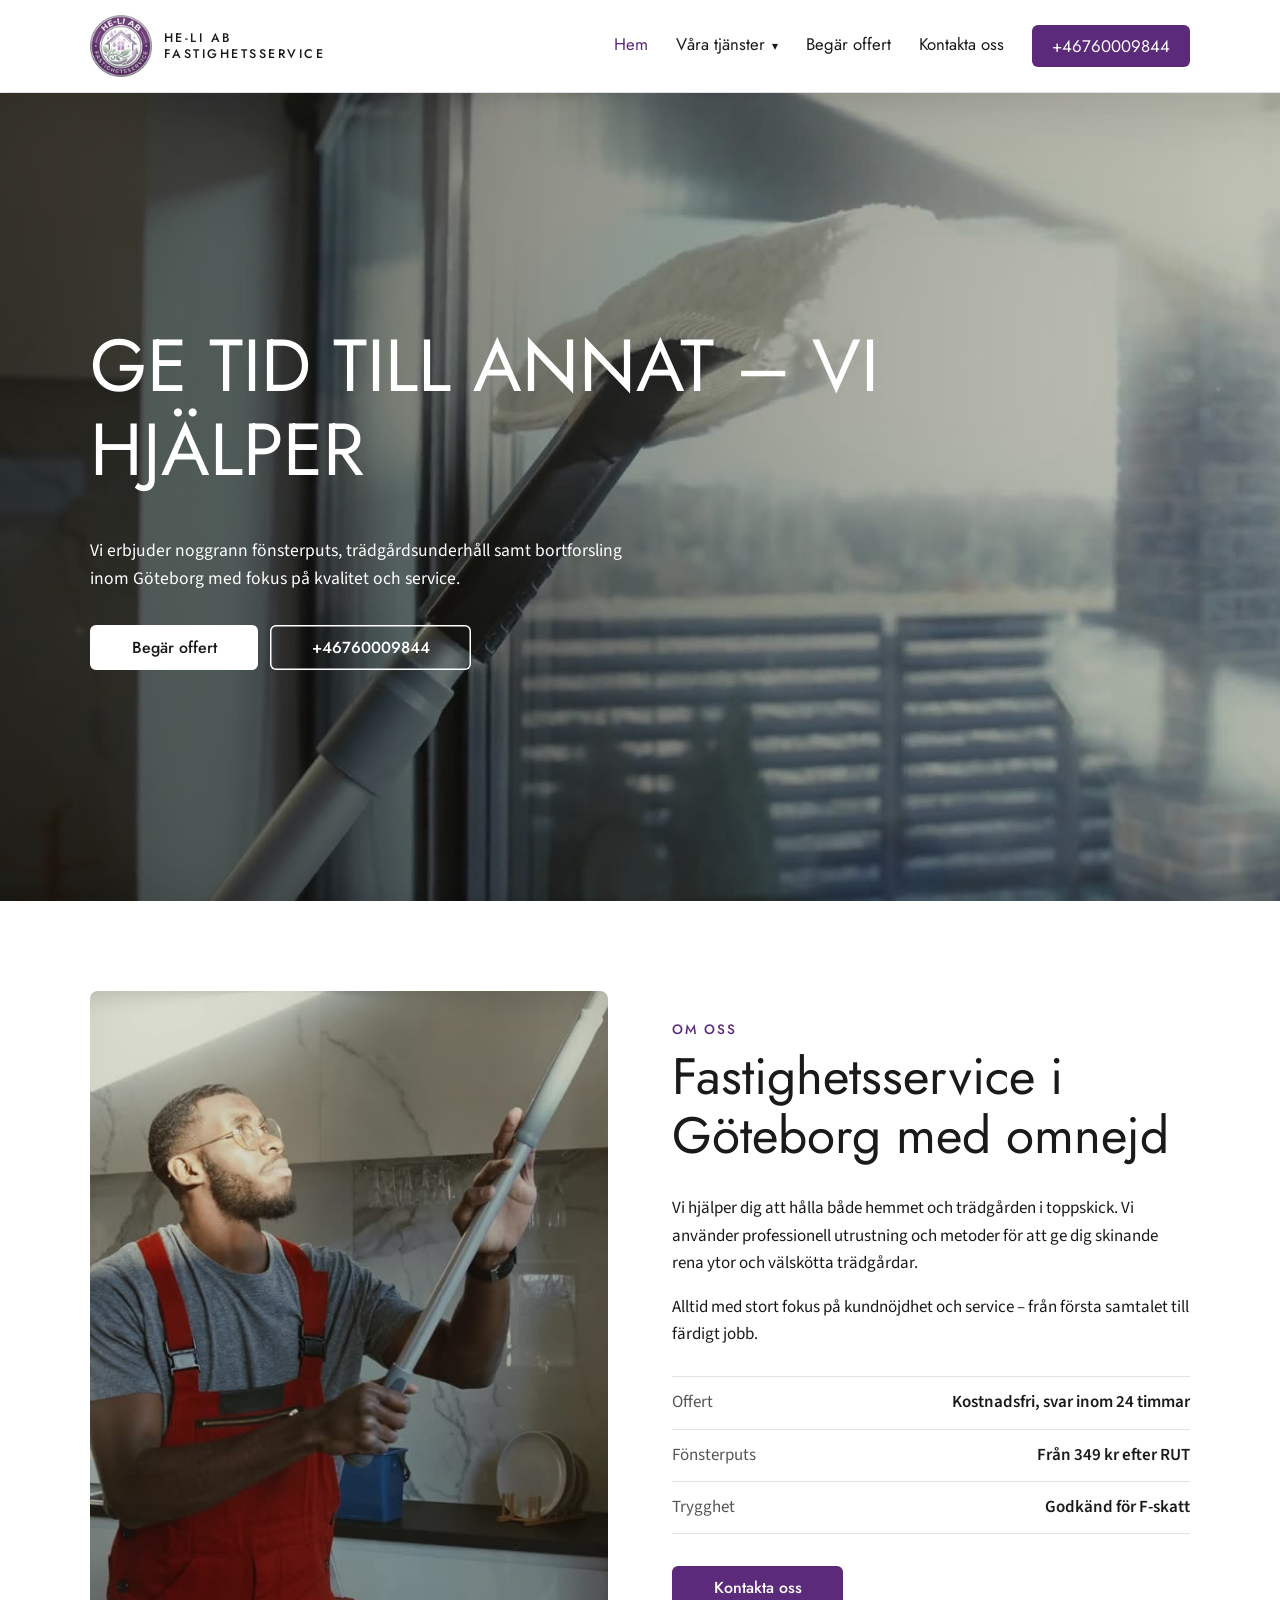
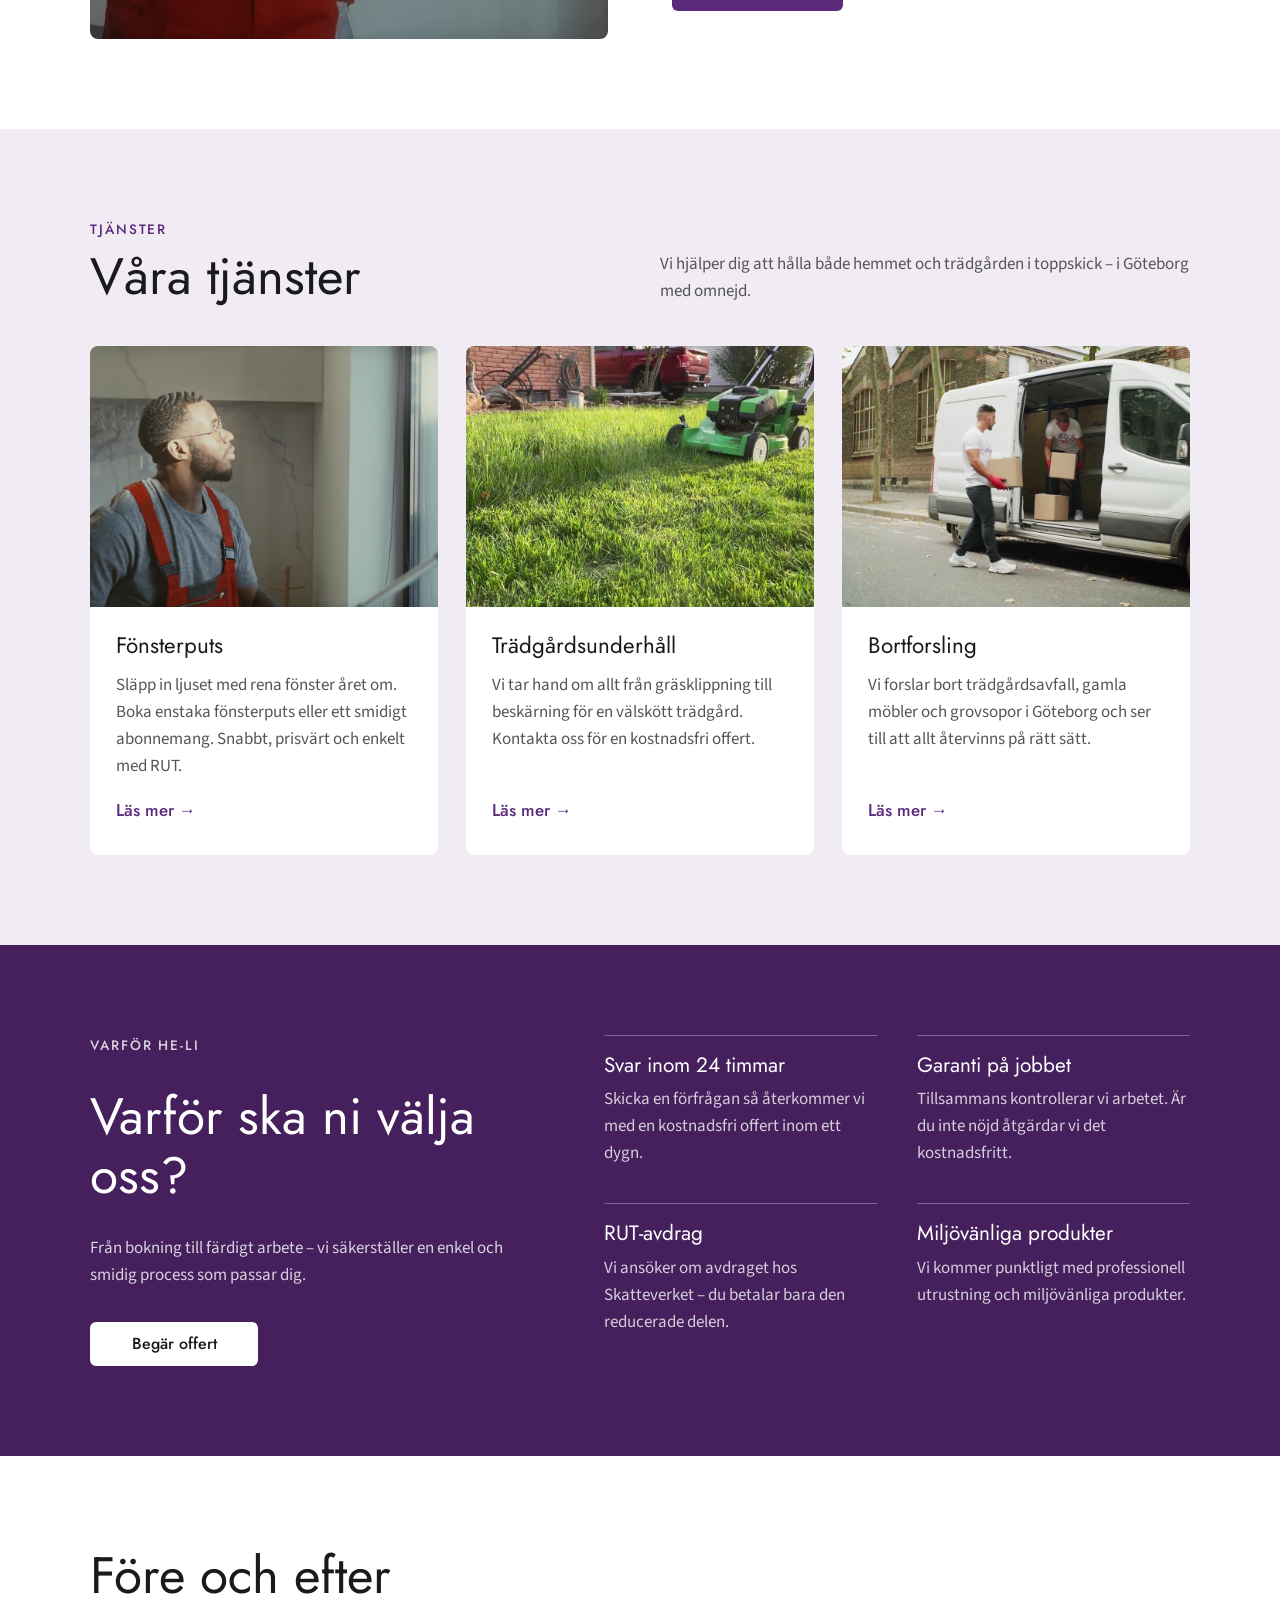
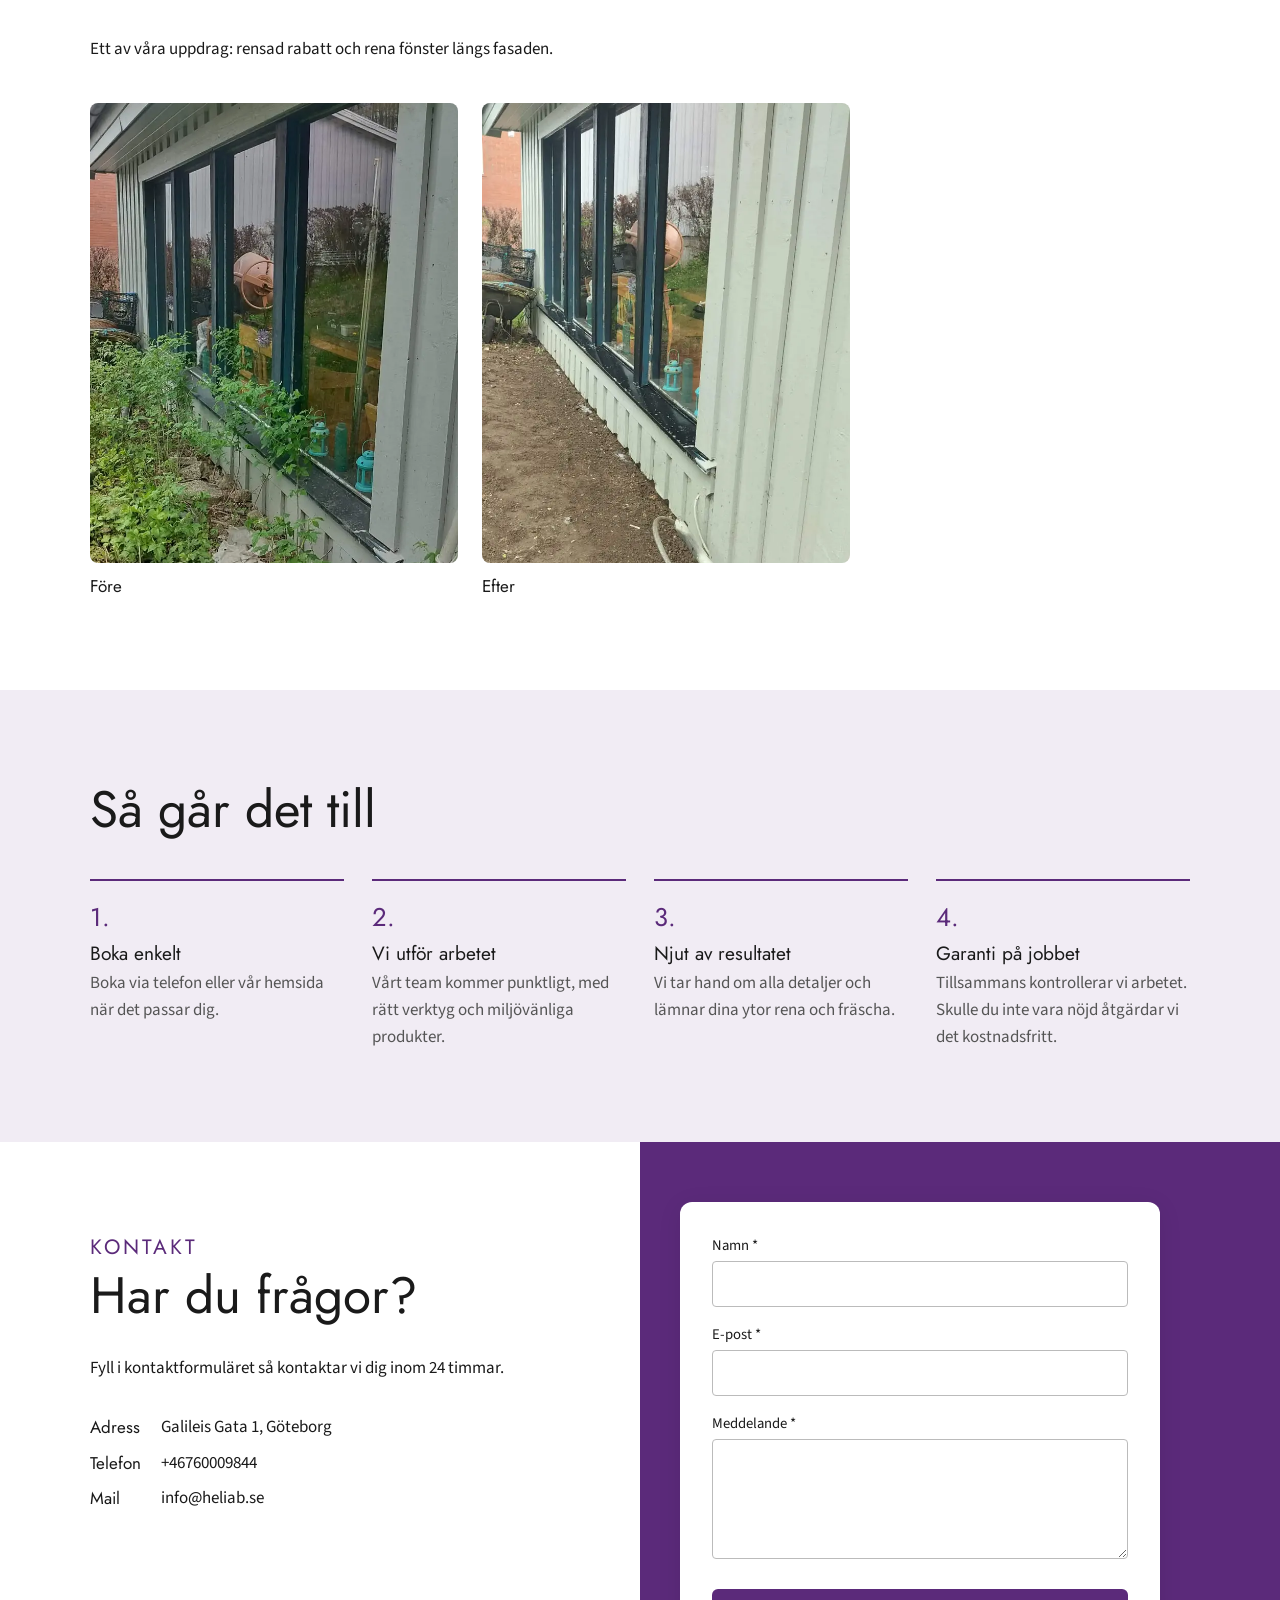
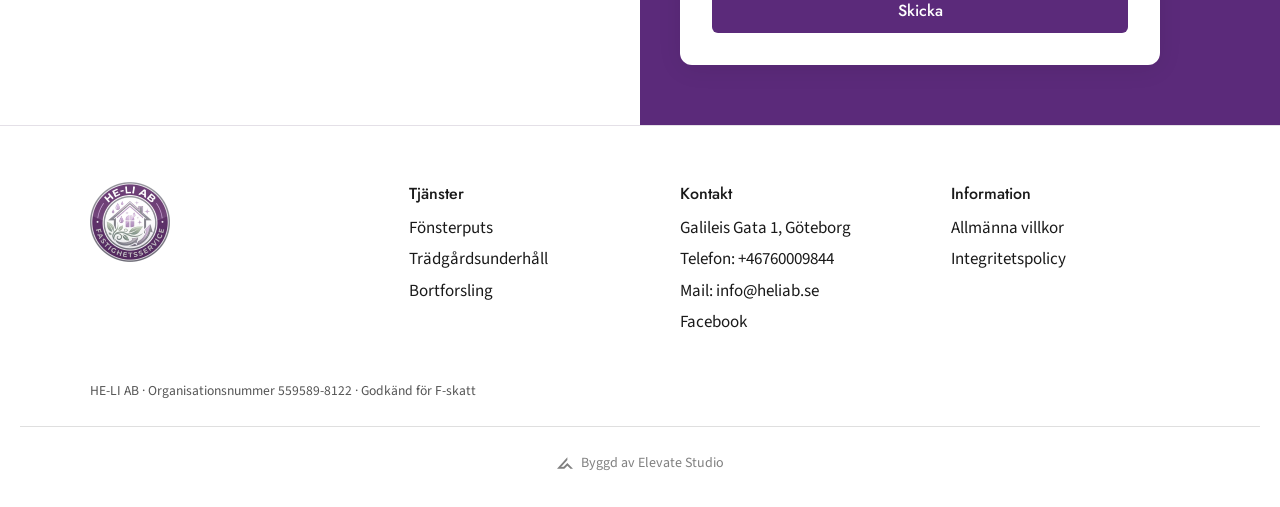
==== commit 71f28dbb: "Lägg till Elevate Studio-credit med logga under footern Co-Authored-By: Claude Fable 5.1 <noreply@an" ====
--- a/index.html
+++ b/index.html
@@ -196,6 +196,9 @@
     </div>
     <p class="copy">HE-LI AB · Organisationsnummer 559589-8122 · Godkänd för F-skatt</p>
   </div>
+<!-- elevate-credit -->
+<style>.elevate-credit{max-width:1240px;margin:24px auto 0;padding:20px 16px 0;border-top:1px solid rgba(128,128,128,.25);display:flex;justify-content:center;box-sizing:border-box}.elevate-credit a{display:inline-flex;align-items:center;gap:8px;padding:8px 0;font:inherit;font-size:13px;line-height:1;color:inherit;opacity:.55;text-decoration:none;transition:opacity .2s}.elevate-credit a:hover,.elevate-credit a:focus-visible{opacity:1}.elevate-credit svg{width:16px;height:16px;flex:none;display:block}@media(min-width:1024px){.elevate-credit a{font-size:14px}}</style>
+<div class="elevate-credit"><a href="https://elevatestudio.nu" target="_blank" rel="noopener"><svg viewBox="0 0 1884.3 1353.9" aria-hidden="true"><path d="M0.0 1353.9 L1218.7 0.0 L1218.7 329.1 L479.7 1136.4 L786.7 1132.4 L1215.5 687.4 L1884.3 1349.9 L1590.1 1349.9 L1218.6 994.7 L865.4 1349.9Z" fill="currentColor"/></svg>Byggd av Elevate Studio</a></div>
 </footer>
 <script src="assets/js/main.js" defer></script>
 </body>
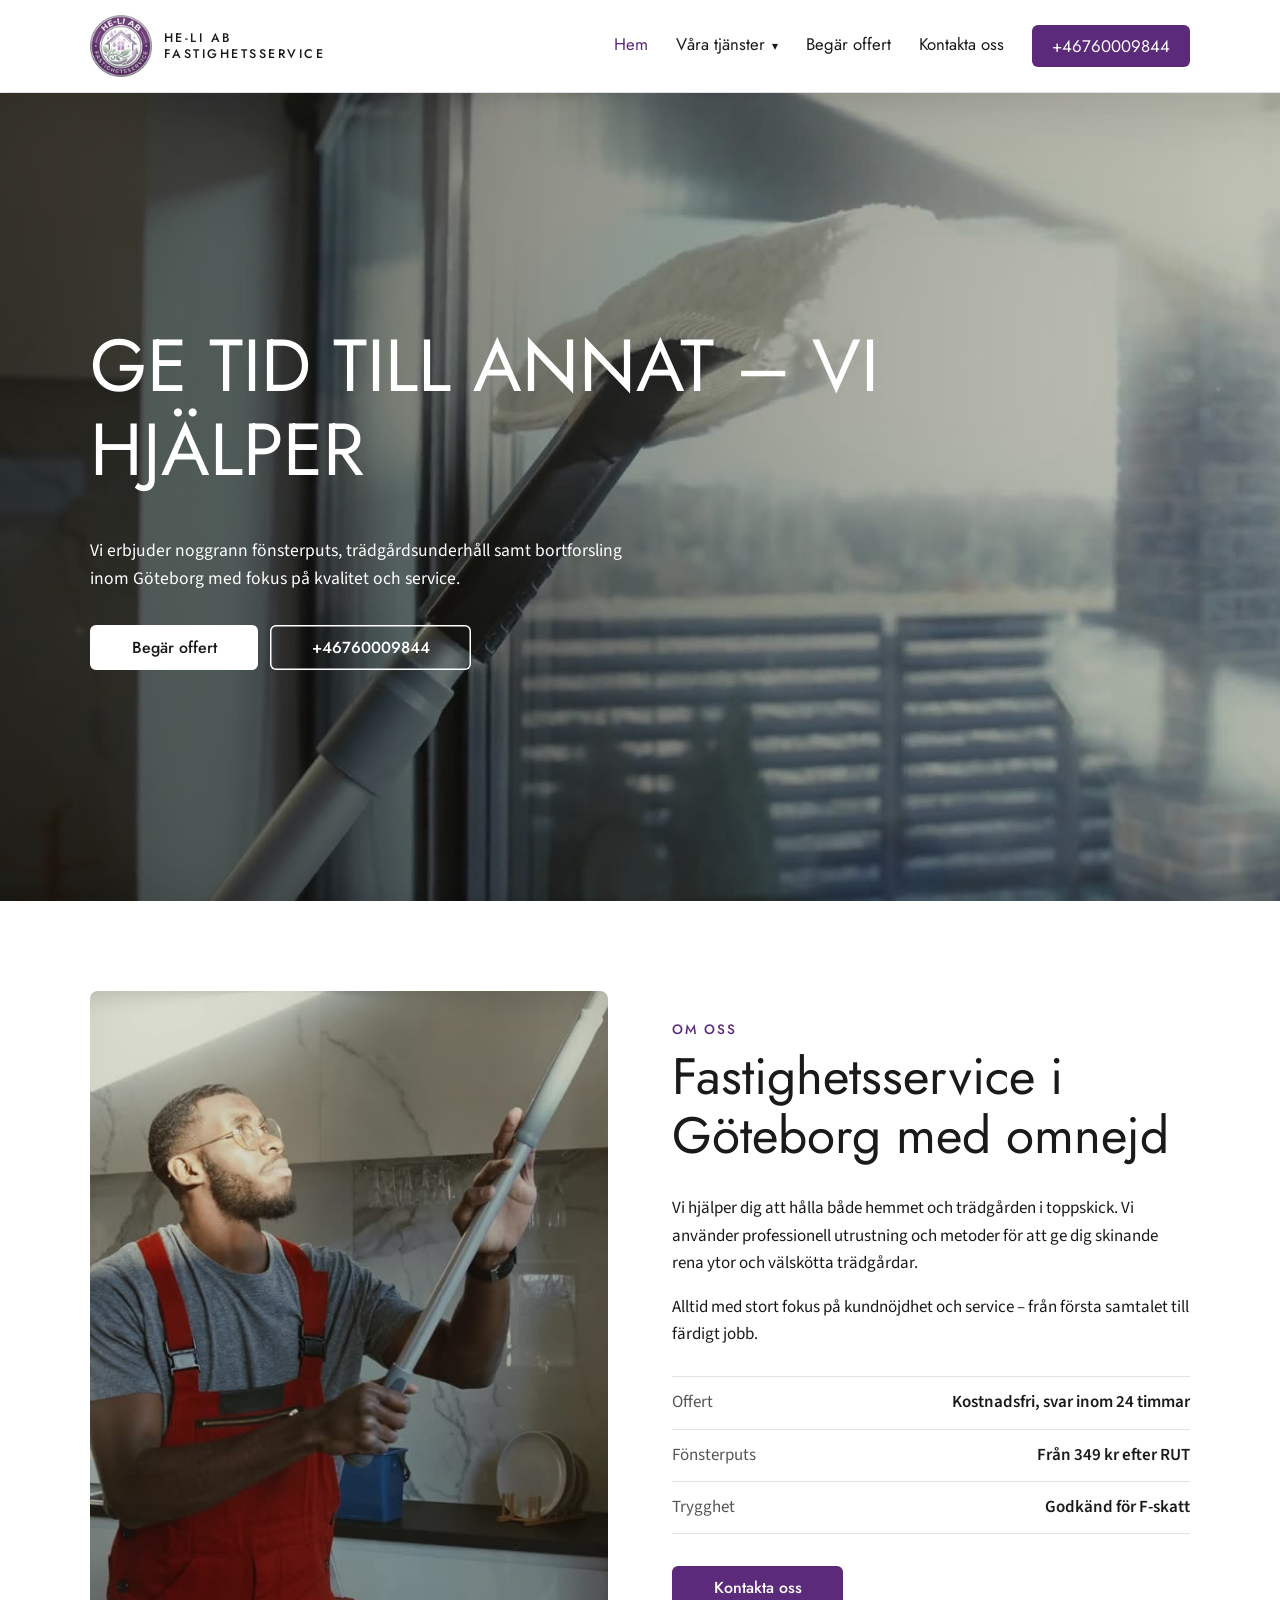
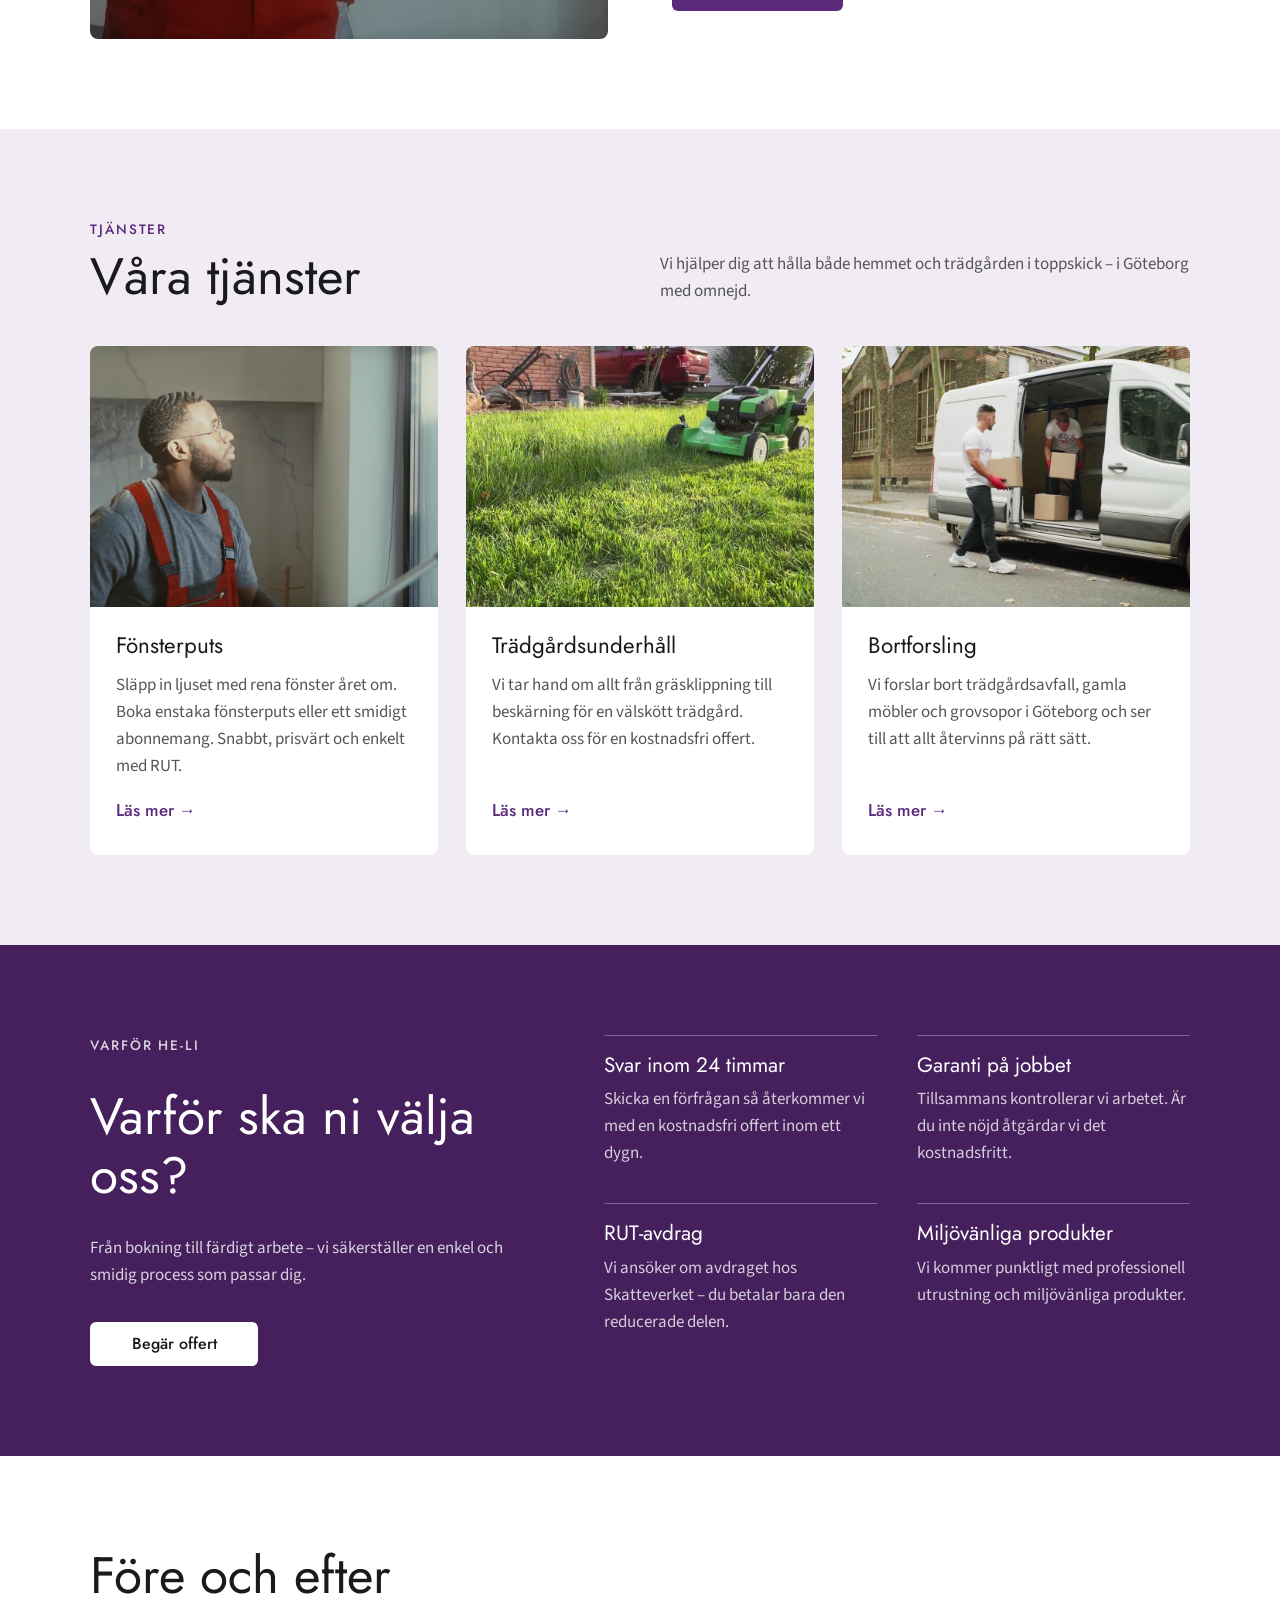
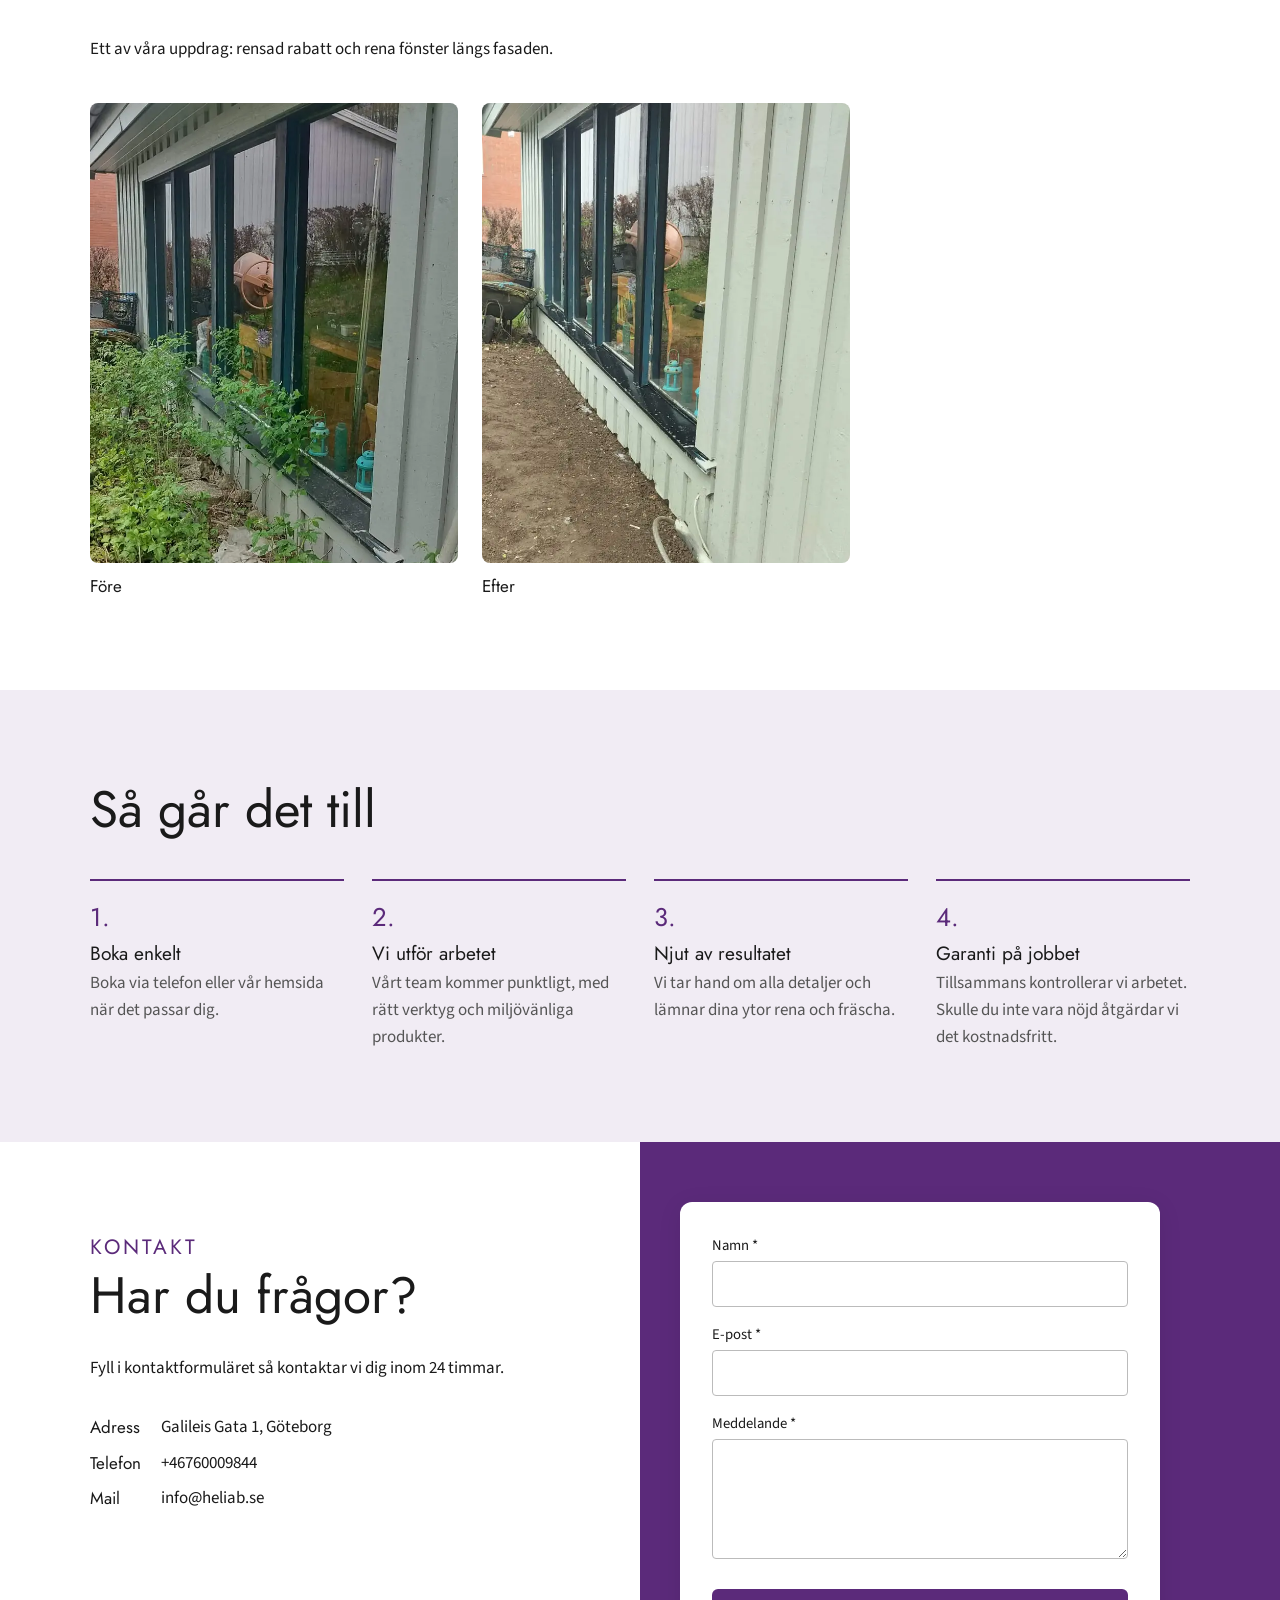
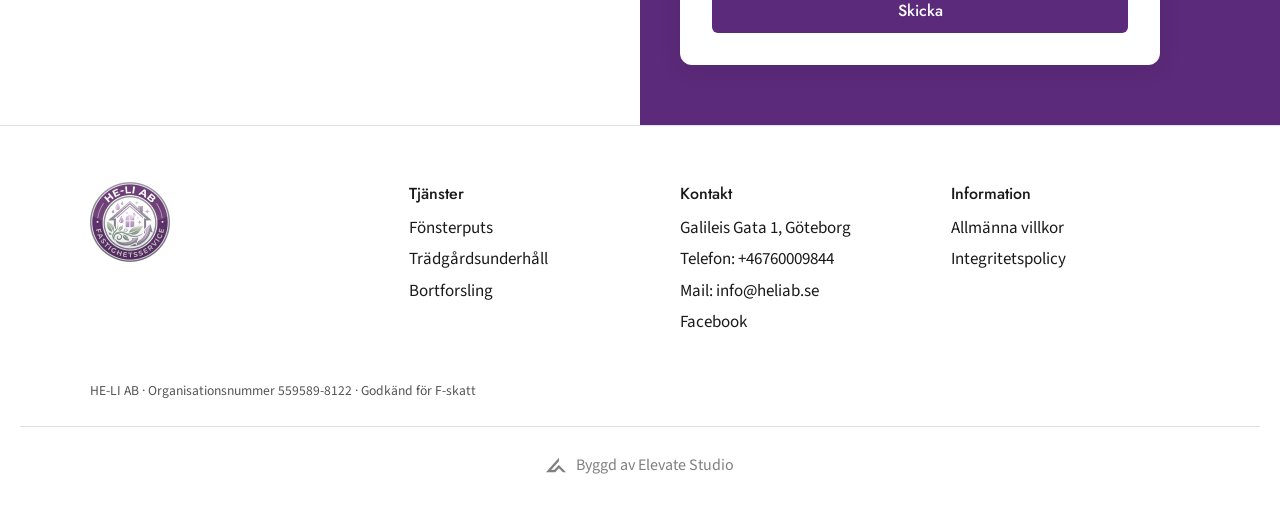
==== commit 4af09840: "Gör Elevate Studio-crediten något större (20 px märke, 15–16 px text) Co-Authored-By: Claude Fable 5" ====
--- a/index.html
+++ b/index.html
@@ -197,7 +197,7 @@
     <p class="copy">HE-LI AB · Organisationsnummer 559589-8122 · Godkänd för F-skatt</p>
   </div>
 <!-- elevate-credit -->
-<style>.elevate-credit{max-width:1240px;margin:24px auto 0;padding:20px 16px 0;border-top:1px solid rgba(128,128,128,.25);display:flex;justify-content:center;box-sizing:border-box}.elevate-credit a{display:inline-flex;align-items:center;gap:8px;padding:8px 0;font:inherit;font-size:13px;line-height:1;color:inherit;opacity:.55;text-decoration:none;transition:opacity .2s}.elevate-credit a:hover,.elevate-credit a:focus-visible{opacity:1}.elevate-credit svg{width:16px;height:16px;flex:none;display:block}@media(min-width:1024px){.elevate-credit a{font-size:14px}}</style>
+<style>.elevate-credit{max-width:1240px;margin:24px auto 0;padding:20px 16px 0;border-top:1px solid rgba(128,128,128,.25);display:flex;justify-content:center;box-sizing:border-box}.elevate-credit a{display:inline-flex;align-items:center;gap:10px;padding:8px 0;font:inherit;font-size:15px;line-height:1;color:inherit;opacity:.55;text-decoration:none;transition:opacity .2s}.elevate-credit a:hover,.elevate-credit a:focus-visible{opacity:1}.elevate-credit svg{width:20px;height:20px;flex:none;display:block}@media(min-width:1024px){.elevate-credit a{font-size:16px}}</style>
 <div class="elevate-credit"><a href="https://elevatestudio.nu" target="_blank" rel="noopener"><svg viewBox="0 0 1884.3 1353.9" aria-hidden="true"><path d="M0.0 1353.9 L1218.7 0.0 L1218.7 329.1 L479.7 1136.4 L786.7 1132.4 L1215.5 687.4 L1884.3 1349.9 L1590.1 1349.9 L1218.6 994.7 L865.4 1349.9Z" fill="currentColor"/></svg>Byggd av Elevate Studio</a></div>
 </footer>
 <script src="assets/js/main.js" defer></script>
